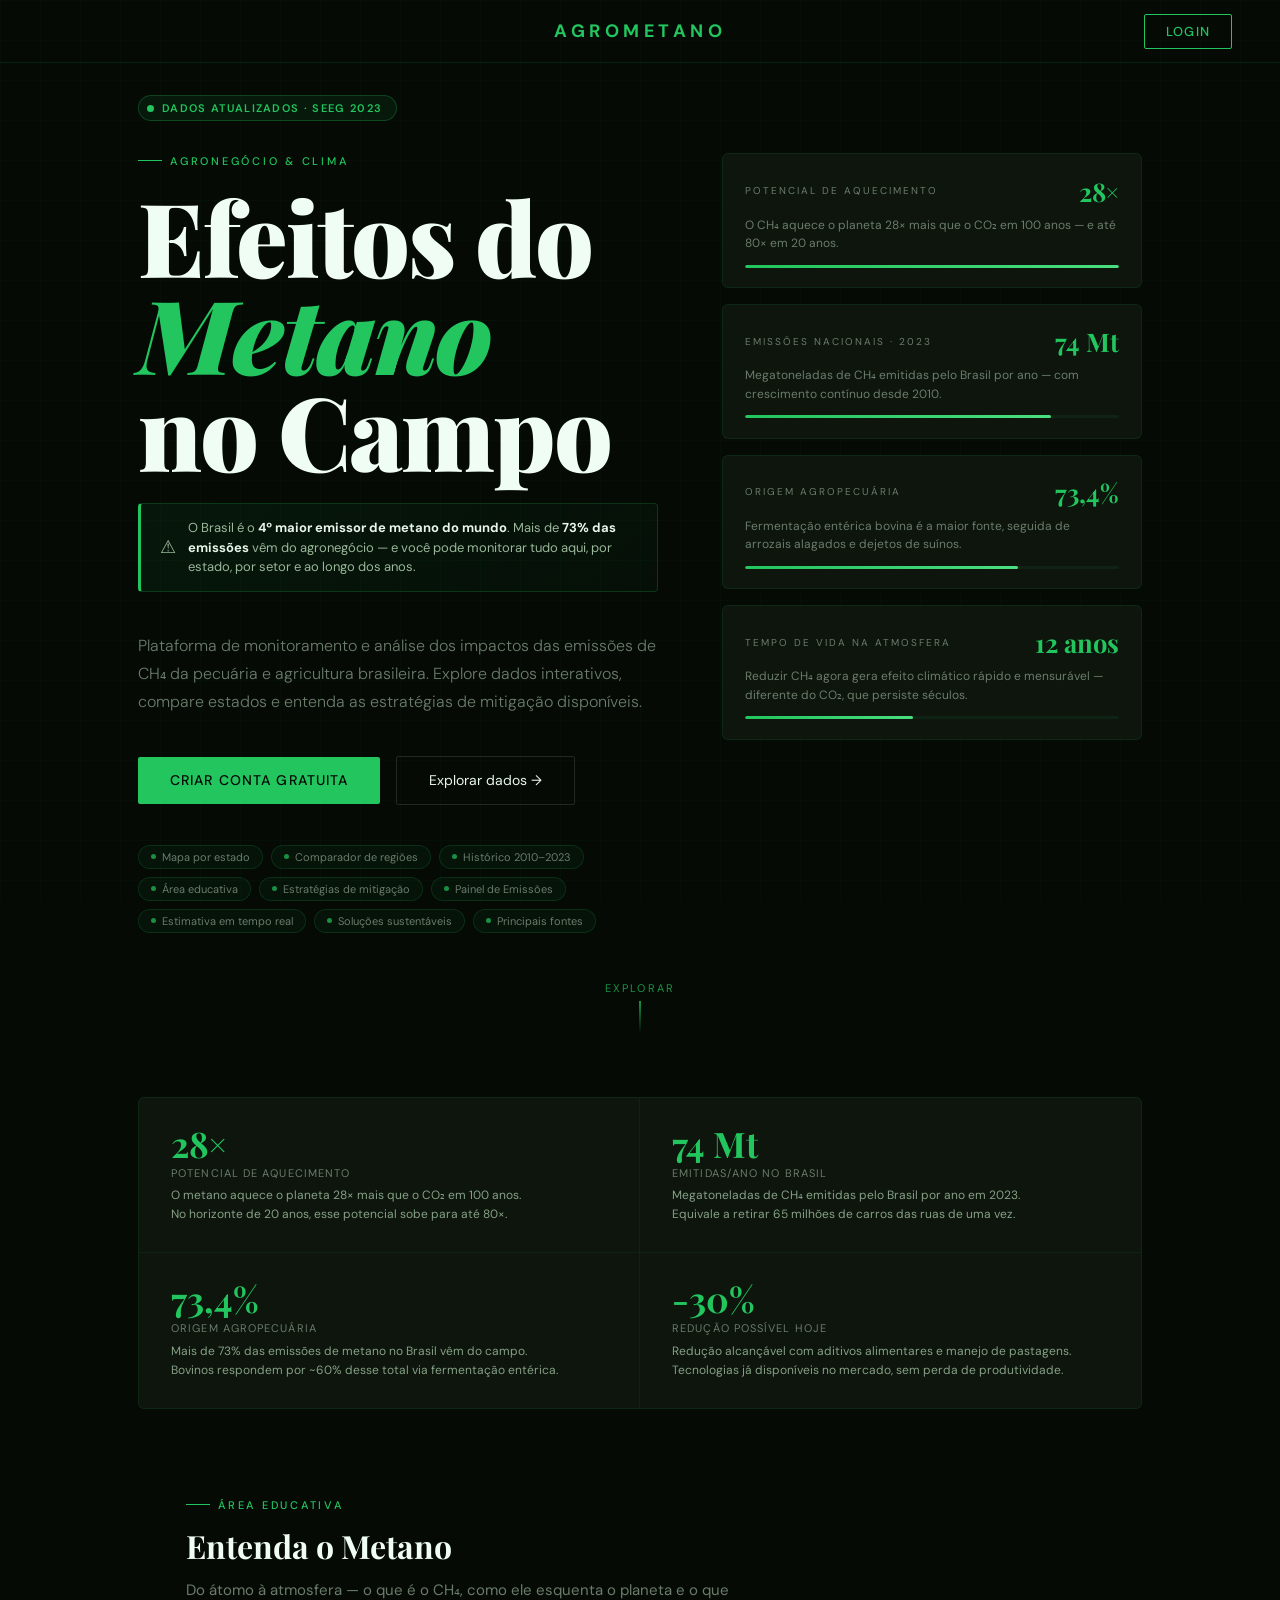
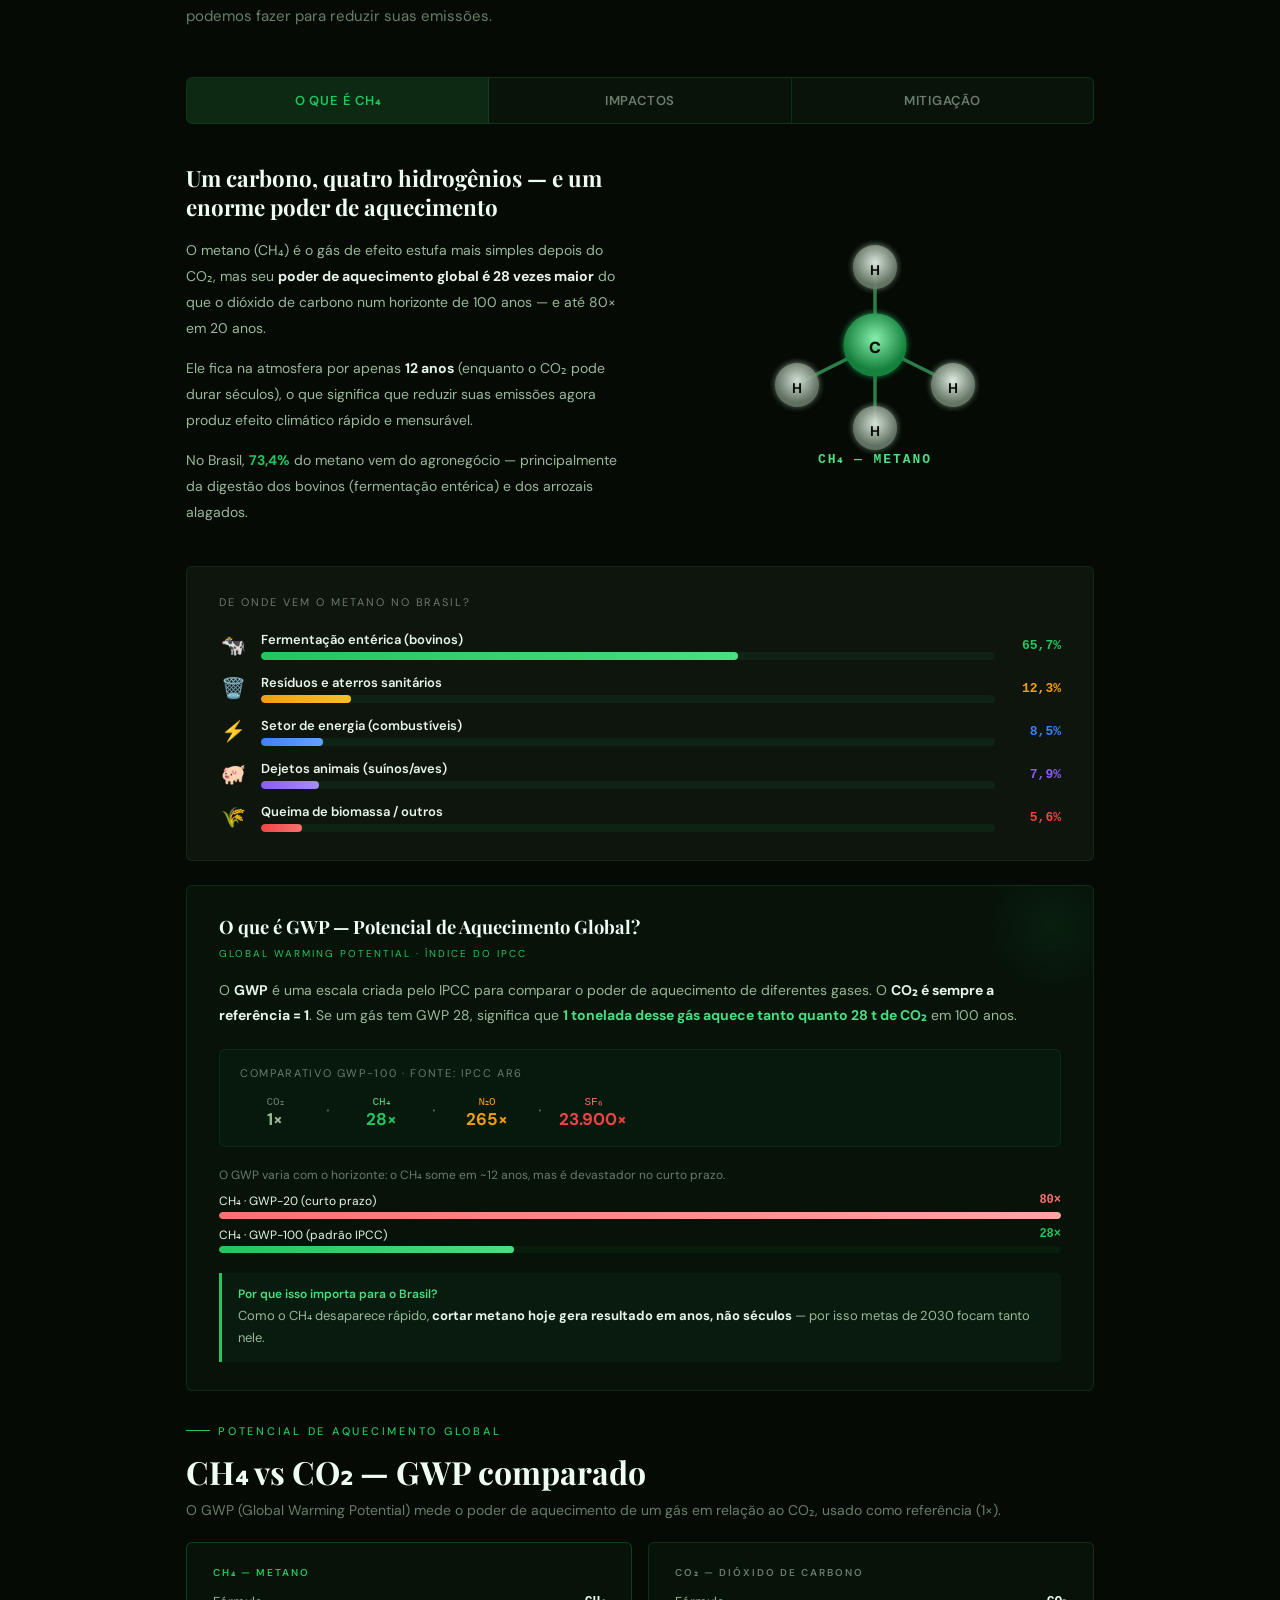
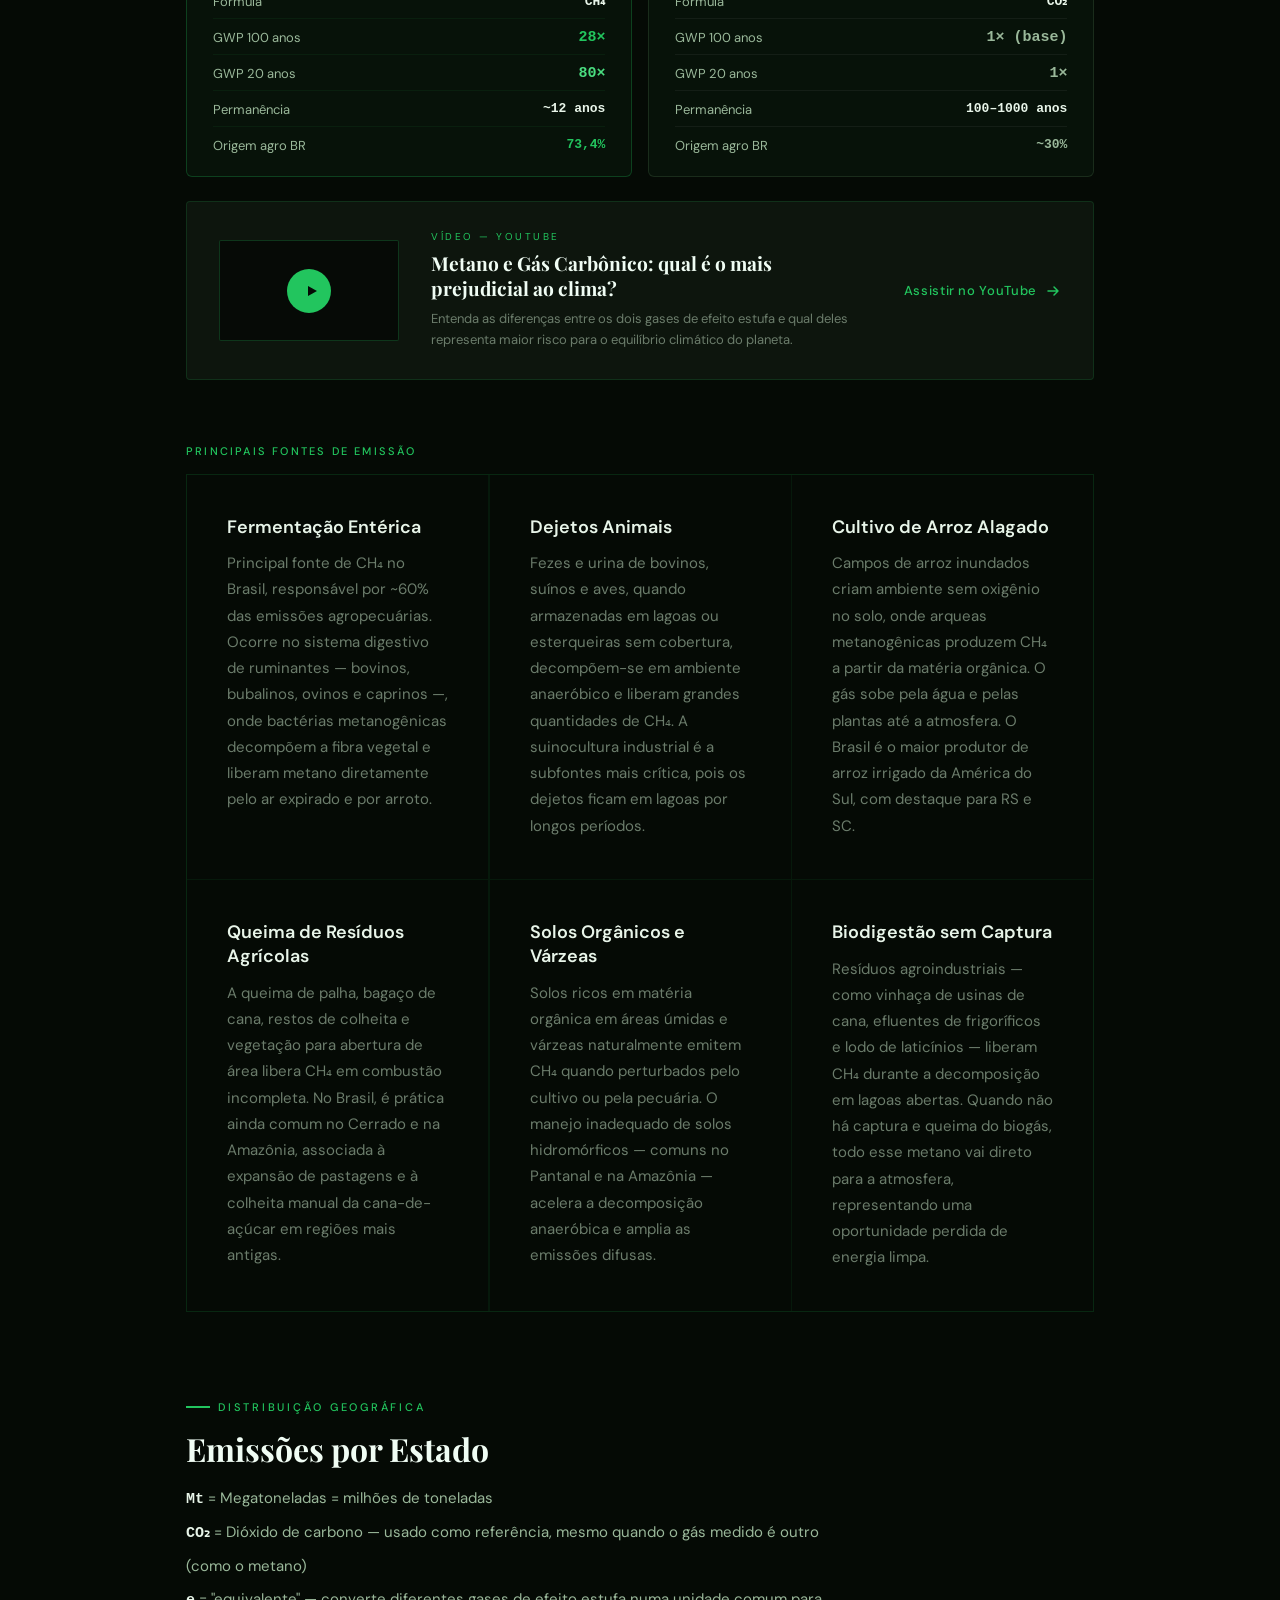
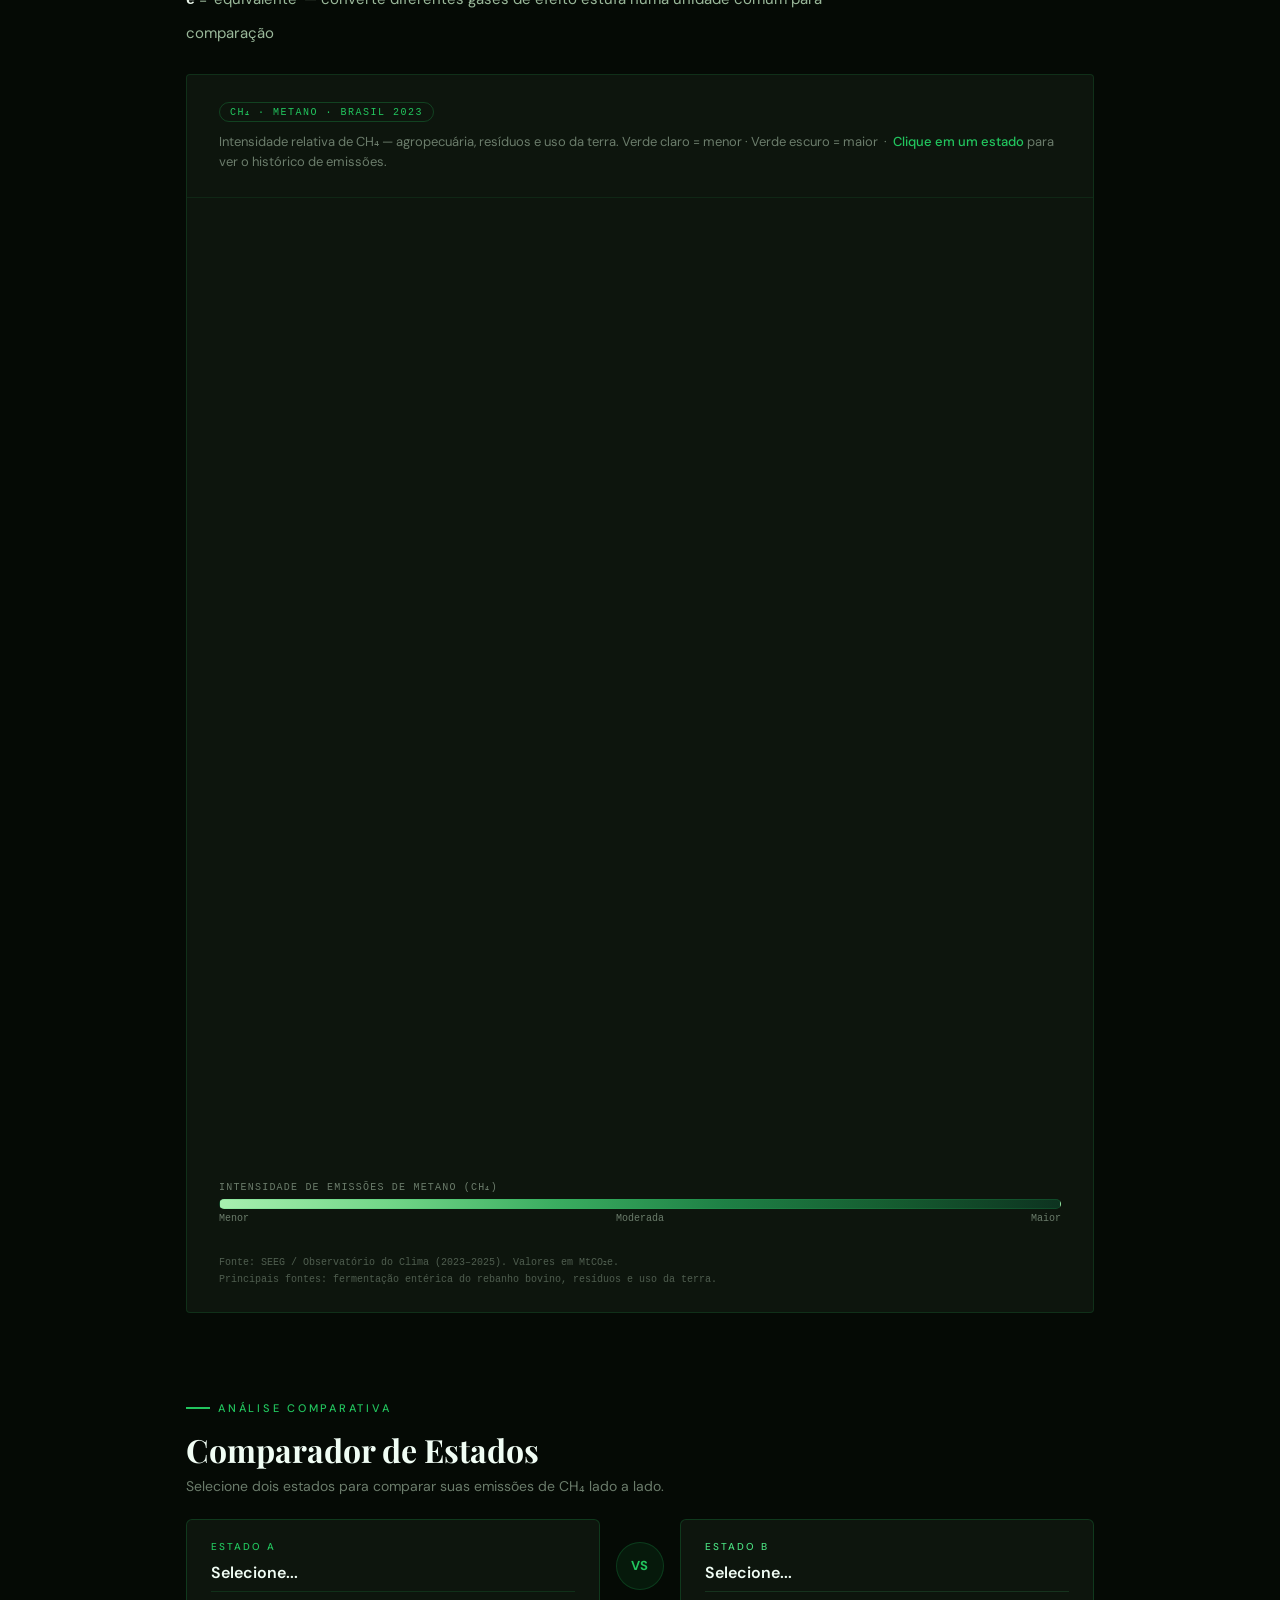
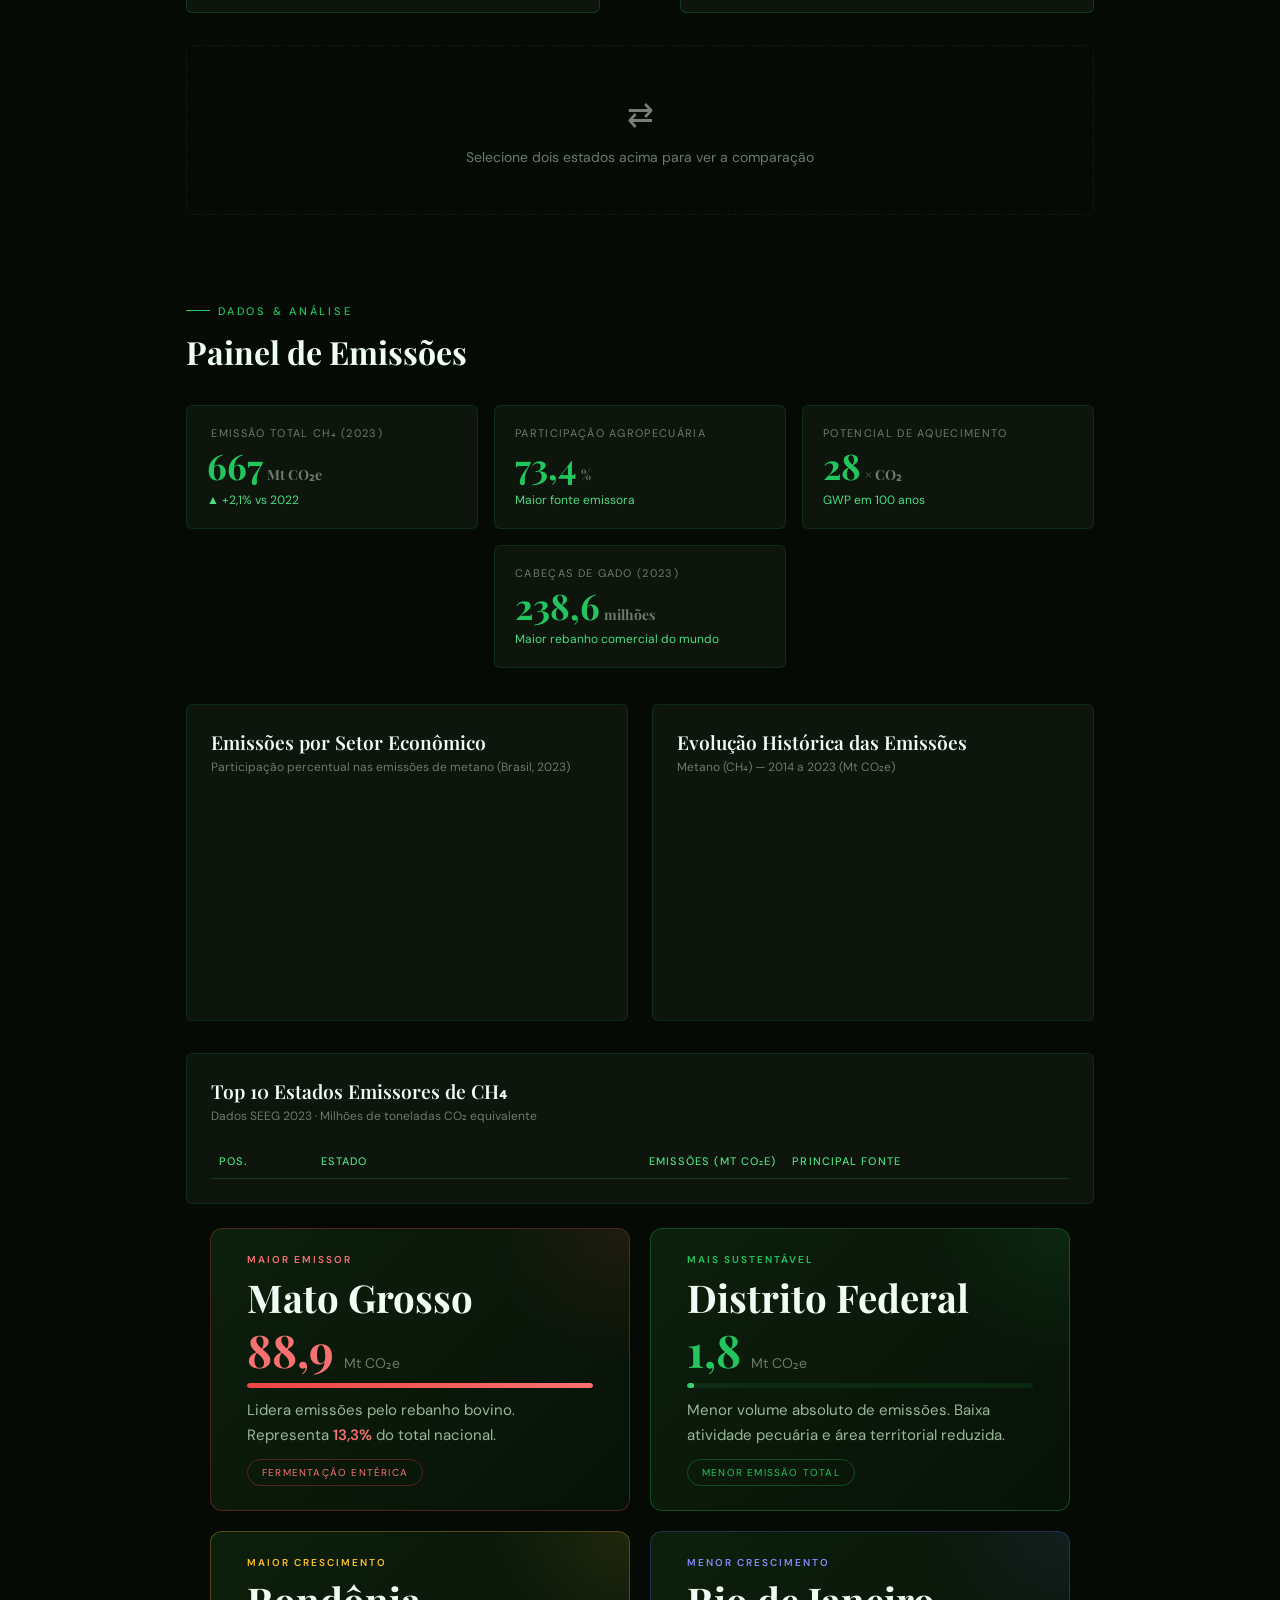
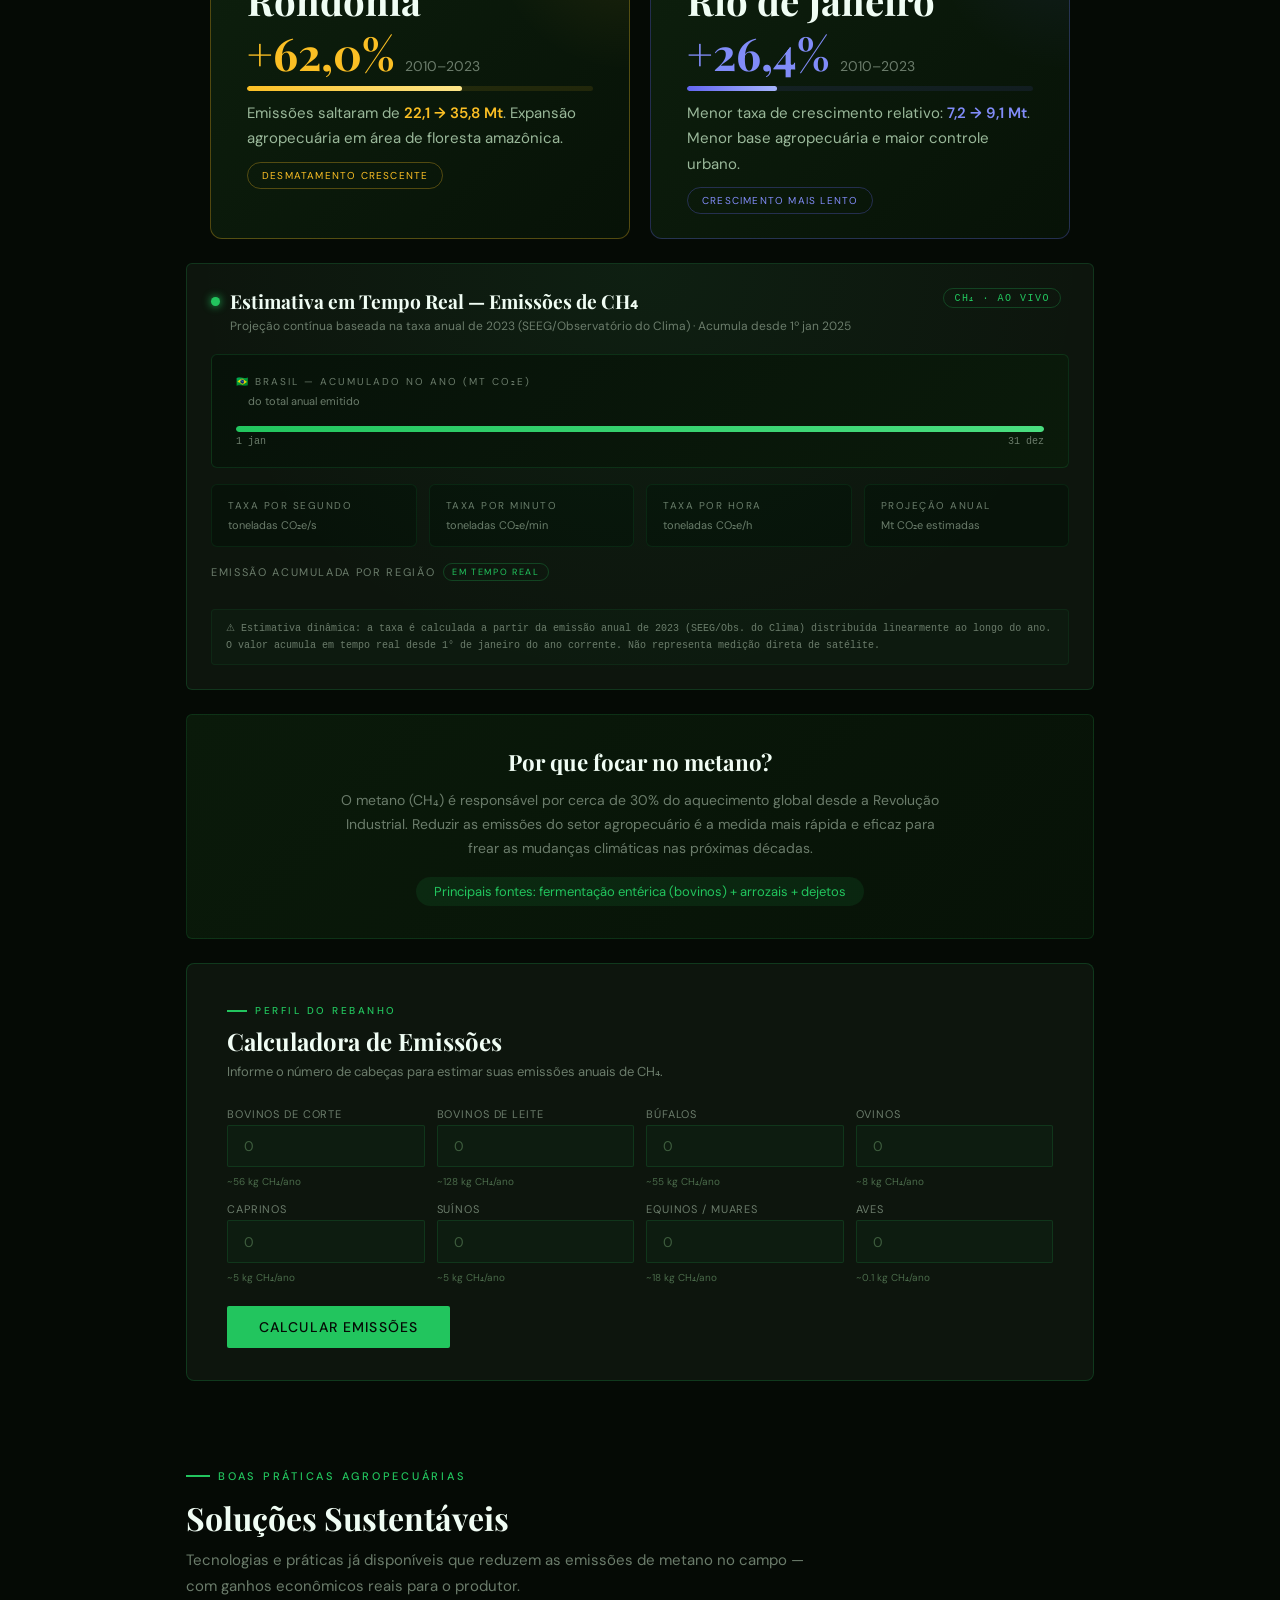
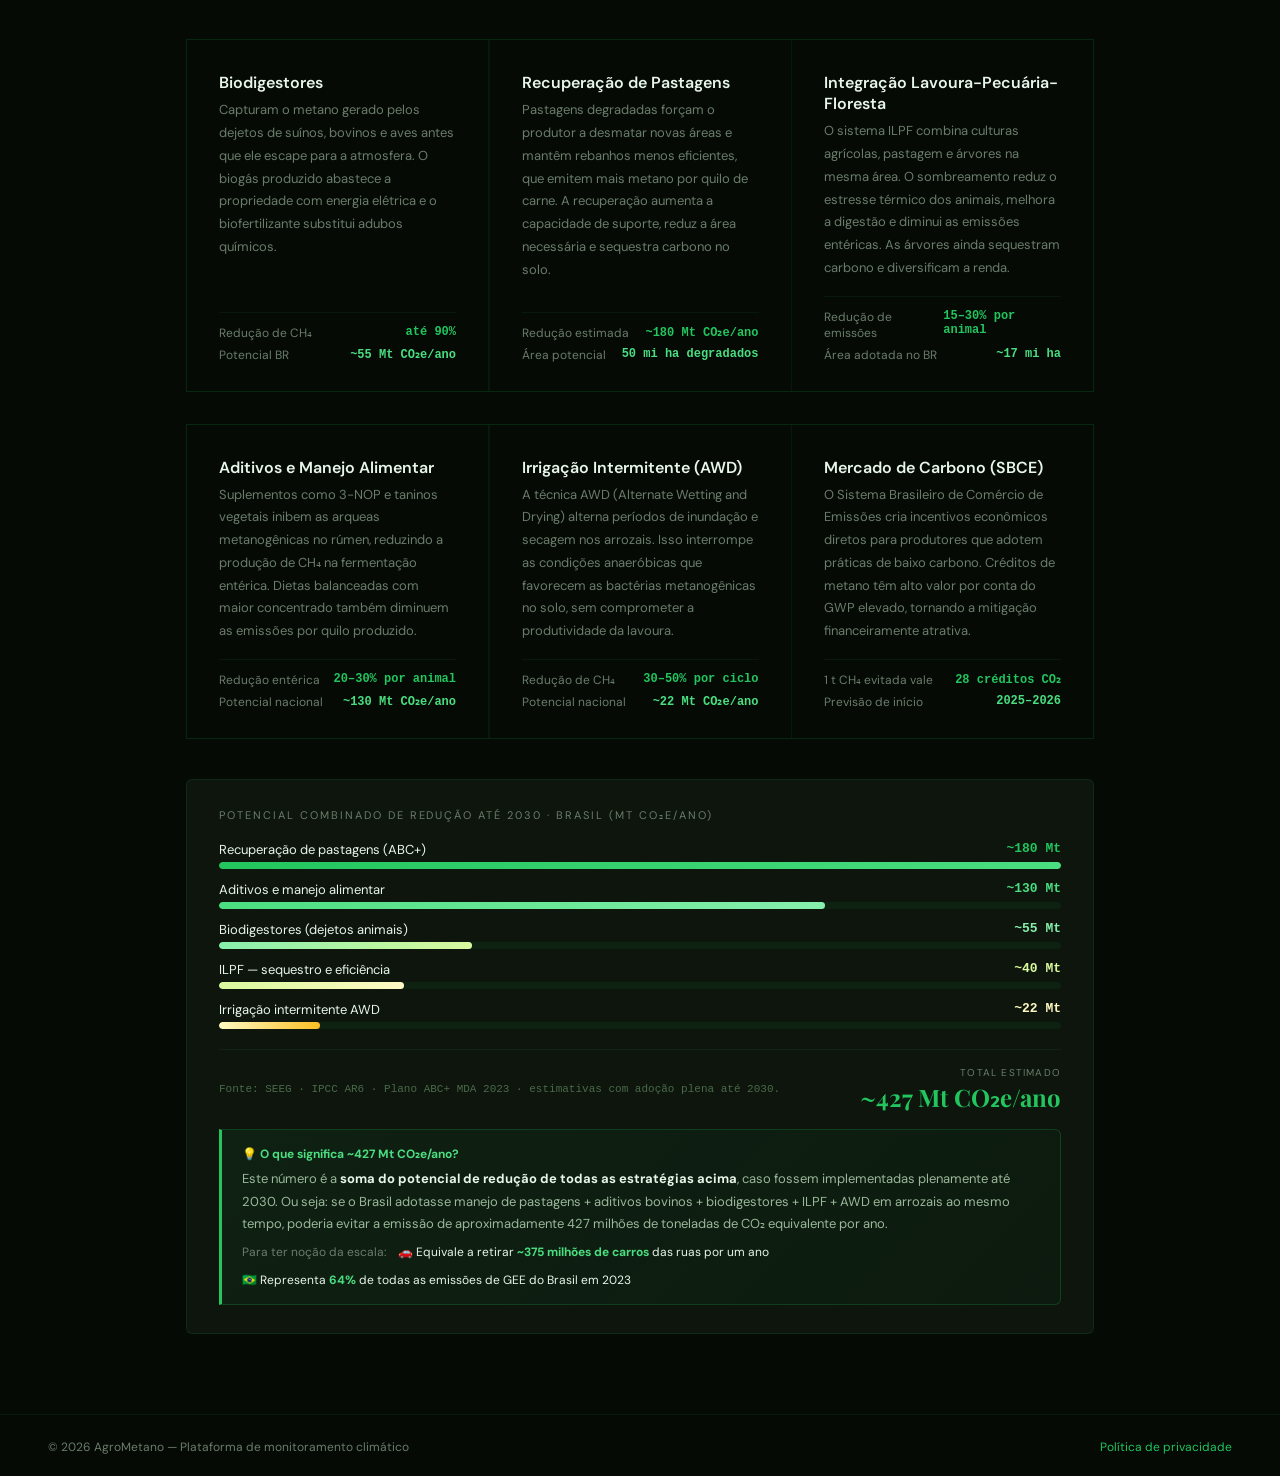
==== Código Fonte/index.html @ 17f7663e "Add files via upload" ====
<!DOCTYPE html>
<html lang="pt-BR">
<head>
<meta charset="UTF-8">
<meta name="viewport" content="width=device-width, initial-scale=1.0">
<title>Efeitos do Metano</title>
<link href="https://fonts.googleapis.com/css2?family=Playfair+Display:wght@400;700;900&family=DM+Sans:wght@300;400;500&display=swap" rel="stylesheet">
<script src="https://accounts.google.com/gsi/client" async defer></script>
  <link rel="stylesheet" href="style.css">
</head>
<body>
<nav>
  <div class="logo">AgroMetano</div>
  <button class="btn-cadastrar" onclick="openModal()">Login</button>
</nav>
<!-- ═══════════════════════════════════════
      HERO 
════════════════════════════════════════ -->
<section class="hero">
  <!-- Badge de status ao vivo -->
  <div class="hero-badge">
    <span class="hero-badge-dot"></span>
    Dados atualizados · SEEG 2023
  </div>
  <div class="hero-split">
    <!-- Coluna esquerda: título + desc + CTAs -->
    <div>
      <div class="tag">Agronegócio &amp; Clima</div>
      <h1>Efeitos do<br><em>Metano</em><br>no Campo</h1>
      <!-- Alerta contextual logo abaixo do título -->
      <div class="hero-alert">
        <span class="hero-alert-icon">⚠</span>
        <span>O Brasil é o <strong>4º maior emissor de metano do mundo</strong>. Mais de <strong>73% das emissões</strong> vêm do agronegócio — e você pode monitorar tudo aqui, por estado, por setor e ao longo dos anos.</span>
      </div>
      <p class="hero-desc">Plataforma de monitoramento e análise dos impactos das emissões de CH₄ da pecuária e agricultura brasileira. Explore dados interativos, compare estados e entenda as estratégias de mitigação disponíveis.</p>
      <div class="hero-actions">
        <button class="btn-primary" onclick="openSignupModal()">Criar conta gratuita</button>
        <button class="btn-outline" onclick="const el=document.getElementById('scroll-cue');const y=el.getBoundingClientRect().top+window.scrollY-80;window.scrollTo({top:y,behavior:'smooth'})">Explorar dados →</button>
      </div>
      <!-- Pílulas de funcionalidades -->
      <div class="feature-trail">
        <span class="feature-pill"><span class="feature-pill-dot"></span>Mapa por estado</span>
        <span class="feature-pill"><span class="feature-pill-dot"></span>Comparador de regiões</span>
        <span class="feature-pill"><span class="feature-pill-dot"></span>Histórico 2010–2023</span>
        <span class="feature-pill"><span class="feature-pill-dot"></span>Área educativa</span>
        <span class="feature-pill"><span class="feature-pill-dot"></span>Estratégias de mitigação</span>
        <span class="feature-pill"><span class="feature-pill-dot"></span>Painel de Emissões</span>
        <span class="feature-pill"><span class="feature-pill-dot"></span>Estimativa em tempo real</span>
        <span class="feature-pill"><span class="feature-pill-dot"></span>Soluções sustentáveis</span>
        <span class="feature-pill"><span class="feature-pill-dot"></span>Principais fontes</span>
      </div>
    </div>
    <!-- Coluna direita: mini dashboard de destaque -->
    <div class="hero-right">
      <div class="hero-card">
        <div class="hero-card-top">
          <span class="hero-card-label">Potencial de aquecimento</span>
          <span class="hero-card-val">28×</span>
        </div>
        <div class="hero-card-desc">O CH₄ aquece o planeta 28× mais que o CO₂ em 100 anos — e até 80× em 20 anos.</div>
        <div class="hero-card-bar"><div class="hero-card-bar-fill" style="width:100%"></div></div>
      </div>
      <div class="hero-card">
        <div class="hero-card-top">
          <span class="hero-card-label">Emissões nacionais · 2023</span>
          <span class="hero-card-val">74 Mt</span>
        </div>
        <div class="hero-card-desc">Megatoneladas de CH₄ emitidas pelo Brasil por ano — com crescimento contínuo desde 2010.</div>
        <div class="hero-card-bar"><div class="hero-card-bar-fill" style="width:82%"></div></div>
      </div>
      <div class="hero-card">
        <div class="hero-card-top">
          <span class="hero-card-label">Origem agropecuária</span>
          <span class="hero-card-val">73,4%</span>
        </div>
        <div class="hero-card-desc">Fermentação entérica bovina é a maior fonte, seguida de arrozais alagados e dejetos de suínos.</div>
        <div class="hero-card-bar"><div class="hero-card-bar-fill" style="width:73%"></div></div>
      </div>
      <div class="hero-card">
        <div class="hero-card-top">
          <span class="hero-card-label">Tempo de vida na atmosfera</span>
          <span class="hero-card-val">12 anos</span>
        </div>
        <div class="hero-card-desc">Reduzir CH₄ agora gera efeito climático rápido e mensurável — diferente do CO₂, que persiste séculos.</div>
        <div class="hero-card-bar"><div class="hero-card-bar-fill" style="width:45%"></div></div>
      </div>
    </div><!-- /hero-right -->
  </div><!-- /hero-split -->
  <div id="scroll-cue" class="scroll-cue">
    <span>Explorar</span>
    <div class="scroll-arrow"></div>
  </div>
</section>
<!-- ═══════════════════════════════════════
      STATS  (4 colunas)
════════════════════════════════════════ -->
<div id="stats-enhanced" class="stats-enhanced">
  <div class="stats-inner">
    <div class="stat-enh">
      <div class="stat-enh-num">28×</div>
      <div class="stat-enh-label">Potencial de aquecimento</div>
      <div class="stat-enh-sub">O metano aquece o planeta 28× mais que o CO₂ em 100 anos.<br>No horizonte de 20 anos, esse potencial sobe para até 80×.</div>
    </div>
    <div class="stat-enh">
      <div class="stat-enh-num">74 Mt</div>
      <div class="stat-enh-label">Emitidas/ano no Brasil</div>
      <div class="stat-enh-sub">Megatoneladas de CH₄ emitidas pelo Brasil por ano em 2023.<br>Equivale a retirar 65 milhões de carros das ruas de uma vez.</div>
    </div>
    <div class="stat-enh">
      <div class="stat-enh-num">73,4%</div>
      <div class="stat-enh-label">Origem agropecuária</div>
      <div class="stat-enh-sub">Mais de 73% das emissões de metano no Brasil vêm do campo.<br>Bovinos respondem por ~60% desse total via fermentação entérica.</div>
    </div>
    <div class="stat-enh">
      <div class="stat-enh-num">-30%</div>
      <div class="stat-enh-label">Redução possível hoje</div>
      <div class="stat-enh-sub">Redução alcançável com aditivos alimentares e manejo de pastagens.<br>Tecnologias já disponíveis no mercado, sem perda de produtividade.</div>
    </div>
  </div>
<!-- ══════════════════════════════════════════
      ÁREA EDUCATIVA
══════════════════════════════════════════ -->
<section id="educativa" style="position:relative;z-index:1;max-width:1100px;margin:0 auto;padding:0 3rem 5rem;">
  <!-- Header -->
  <div style="margin-bottom:3rem;">
    <div class="tag" style="margin-bottom:0.8rem;">Área Educativa</div>
    <h2 style="font-family:'Playfair Display',serif;font-size:2rem;font-weight:700;color:#f0fdf4;margin-bottom:0.6rem;">Entenda o Metano</h2>
    <p style="font-size:15px;color:#6b7c6b;max-width:580px;line-height:1.75;">Do átomo à atmosfera — o que é o CH₄, como ele esquenta o planeta e o que podemos fazer para reduzir suas emissões.</p>
  </div>
  <!-- ABAS de navegação -->
  <div style="display:flex;gap:0;border:1.5px solid rgba(34,197,94,0.18);border-radius:6px;overflow:hidden;margin-bottom:2.5rem;background:#0a130a;">
    <button class="edu-tab active" data-tab="oque" onclick="switchTab('oque',this)" style="flex:1;padding:0.85rem 1rem;background:rgba(34,197,94,0.12);border:none;border-right:1px solid rgba(34,197,94,0.15);color:#22c55e;font-family:'DM Sans',sans-serif;font-size:13px;font-weight:600;letter-spacing:0.06em;text-transform:uppercase;cursor:pointer;transition:all 0.2s;">O que é CH₄</button>
    <button class="edu-tab" data-tab="impactos" onclick="switchTab('impactos',this)" style="flex:1;padding:0.85rem 1rem;background:transparent;border:none;border-right:1px solid rgba(34,197,94,0.15);color:#6b7c6b;font-family:'DM Sans',sans-serif;font-size:13px;font-weight:600;letter-spacing:0.06em;text-transform:uppercase;cursor:pointer;transition:all 0.2s;">Impactos</button>
    <button class="edu-tab" data-tab="mitigacao" onclick="switchTab('mitigacao',this)" style="flex:1;padding:0.85rem 1rem;background:transparent;border:none;color:#6b7c6b;font-family:'DM Sans',sans-serif;font-size:13px;font-weight:600;letter-spacing:0.06em;text-transform:uppercase;cursor:pointer;transition:all 0.2s;">Mitigação</button>
  </div>
  <!-- ───────────── ABA 1: O que é CH₄ ───────────── -->
  <div id="edu-tab-oque" class="edu-panel" style="display:block;">
    <!-- Molécula SVG + intro -->
    <div style="display:grid;grid-template-columns:1fr 1fr;gap:2rem;align-items:center;margin-bottom:2.5rem;">
      <div>
        <div style="font-family:'Playfair Display',serif;font-size:1.4rem;font-weight:700;color:#f0fdf4;margin-bottom:1rem;line-height:1.3;">Um carbono, quatro hidrogênios — e um enorme poder de aquecimento</div>
        <p style="font-size:14px;color:#9ab89a;line-height:1.85;margin-bottom:0.9rem;">O metano (CH₄) é o gás de efeito estufa mais simples depois do CO₂, mas seu <strong style="color:#e8f5e9;">poder de aquecimento global é 28 vezes maior</strong> do que o dióxido de carbono num horizonte de 100 anos — e até 80× em 20 anos.</p>
        <p style="font-size:14px;color:#9ab89a;line-height:1.85;margin-bottom:0.9rem;">Ele fica na atmosfera por apenas <strong style="color:#e8f5e9;">12 anos</strong> (enquanto o CO₂ pode durar séculos), o que significa que reduzir suas emissões agora produz efeito climático rápido e mensurável.</p>
        <p style="font-size:14px;color:#9ab89a;line-height:1.85;">No Brasil, <strong style="color:#22c55e;">73,4%</strong> do metano vem do agronegócio — principalmente da digestão dos bovinos (fermentação entérica) e dos arrozais alagados.</p>
      </div>
      <!-- Infográfico: molécula animada -->
      <div style="display:flex;justify-content:center;align-items:center;padding:1.5rem;">
        <svg viewBox="0 0 260 260" width="260" height="260" style="overflow:visible;">
          <defs>
            <radialGradient id="cGrad" cx="50%" cy="40%" r="50%">
              <stop offset="0%" stop-color="#86efac"/><stop offset="100%" stop-color="#15803d"/>
            </radialGradient>
            <radialGradient id="hGrad" cx="50%" cy="40%" r="50%">
              <stop offset="0%" stop-color="#e8f5e9"/><stop offset="100%" stop-color="#6b7c6b"/>
            </radialGradient>
            <filter id="glow"><feGaussianBlur stdDeviation="3" result="blur"/><feMerge><feMergeNode in="blur"/><feMergeNode in="SourceGraphic"/></feMerge></filter>
          </defs>
          <!-- Bonds -->
          <g stroke="rgba(74,222,128,0.55)" stroke-width="3.5" stroke-linecap="round">
            <line x1="130" y1="130" x2="130" y2="60"/>
            <line x1="130" y1="130" x2="60"  y2="165"/>
            <line x1="130" y1="130" x2="200" y2="165"/>
            <line x1="130" y1="130" x2="130" y2="205"/>
          </g>
          <!-- H atoms -->
          <circle cx="130" cy="52"  r="22" fill="url(#hGrad)" filter="url(#glow)" opacity="0.9"><animate attributeName="opacity" values="0.9;1;0.9" dur="3s" repeatCount="indefinite"/></circle>
          <circle cx="52"  cy="170" r="22" fill="url(#hGrad)" filter="url(#glow)" opacity="0.9"><animate attributeName="opacity" values="0.9;1;0.9" dur="3.4s" repeatCount="indefinite"/></circle>
          <circle cx="208" cy="170" r="22" fill="url(#hGrad)" filter="url(#glow)" opacity="0.9"><animate attributeName="opacity" values="0.9;1;0.9" dur="2.7s" repeatCount="indefinite"/></circle>
          <circle cx="130" cy="213" r="22" fill="url(#hGrad)" filter="url(#glow)" opacity="0.9"><animate attributeName="opacity" values="0.9;1;0.9" dur="3.8s" repeatCount="indefinite"/></circle>
          <!-- H labels -->
          <text x="130" y="56"  text-anchor="middle" dominant-baseline="middle" font-size="14" font-weight="700" font-family="DM Sans,sans-serif" fill="#050a05">H</text>
          <text x="52"  y="174" text-anchor="middle" dominant-baseline="middle" font-size="14" font-weight="700" font-family="DM Sans,sans-serif" fill="#050a05">H</text>
          <text x="208" y="174" text-anchor="middle" dominant-baseline="middle" font-size="14" font-weight="700" font-family="DM Sans,sans-serif" fill="#050a05">H</text>
          <text x="130" y="217" text-anchor="middle" dominant-baseline="middle" font-size="14" font-weight="700" font-family="DM Sans,sans-serif" fill="#050a05">H</text>
          <!-- C atom central -->
          <circle cx="130" cy="130" r="30" fill="url(#cGrad)" filter="url(#glow)"><animate attributeName="r" values="30;32;30" dur="2.5s" repeatCount="indefinite"/></circle>
          <text x="130" y="134" text-anchor="middle" dominant-baseline="middle" font-size="16" font-weight="900" font-family="DM Sans,sans-serif" fill="#050a05">C</text>
          <!-- Label -->
          <text x="130" y="248" text-anchor="middle" font-size="13" font-weight="700" font-family="DM Mono,monospace" fill="#4ade80" letter-spacing="0.15em">CH₄ — METANO</text>
        </svg>
      </div>
    </div>
    <!-- Infográfico: de onde vem o metano -->
    <div style="background:#0d150d;border:1.5px solid rgba(34,197,94,0.12);border-radius:6px;padding:1.75rem 2rem;margin-bottom:1.5rem;">
      <div style="font-size:11px;text-transform:uppercase;letter-spacing:0.18em;color:#6b7c6b;margin-bottom:1.4rem;">De onde vem o metano no Brasil?</div>
      <div style="display:flex;flex-direction:column;gap:14px;">
        <!-- Fonte 1 -->
        <div style="display:grid;grid-template-columns:28px 1fr 52px;align-items:center;gap:14px;">
          <div style="font-size:20px;text-align:center;">🐄</div>
          <div>
            <div style="font-size:13px;color:#e8f5e9;font-weight:600;margin-bottom:4px;">Fermentação entérica (bovinos)</div>
            <div style="height:8px;background:rgba(34,197,94,0.08);border-radius:999px;overflow:hidden;"><div style="width:65%;height:100%;background:linear-gradient(90deg,#22c55e,#4ade80);border-radius:999px;"></div></div>
          </div>
          <div style="font-family:'DM Mono',monospace;font-size:13px;color:#22c55e;font-weight:700;text-align:right;">65,7%</div>
        </div>
        <!-- Fonte 2 -->
        <div style="display:grid;grid-template-columns:28px 1fr 52px;align-items:center;gap:14px;">
          <div style="font-size:20px;text-align:center;">🗑️</div>
          <div>
            <div style="font-size:13px;color:#e8f5e9;font-weight:600;margin-bottom:4px;">Resíduos e aterros sanitários</div>
            <div style="height:8px;background:rgba(34,197,94,0.08);border-radius:999px;overflow:hidden;"><div style="width:12.3%;height:100%;background:linear-gradient(90deg,#f59e0b,#fbbf24);border-radius:999px;"></div></div>
          </div>
          <div style="font-family:'DM Mono',monospace;font-size:13px;color:#f59e0b;font-weight:700;text-align:right;">12,3%</div>
        </div>
        <!-- Fonte 3 -->
        <div style="display:grid;grid-template-columns:28px 1fr 52px;align-items:center;gap:14px;">
          <div style="font-size:20px;text-align:center;">⚡</div>
          <div>
            <div style="font-size:13px;color:#e8f5e9;font-weight:600;margin-bottom:4px;">Setor de energia (combustíveis)</div>
            <div style="height:8px;background:rgba(34,197,94,0.08);border-radius:999px;overflow:hidden;"><div style="width:8.5%;height:100%;background:linear-gradient(90deg,#3b82f6,#60a5fa);border-radius:999px;"></div></div>
          </div>
          <div style="font-family:'DM Mono',monospace;font-size:13px;color:#3b82f6;font-weight:700;text-align:right;">8,5%</div>
        </div>
        <!-- Fonte 4 -->
        <div style="display:grid;grid-template-columns:28px 1fr 52px;align-items:center;gap:14px;">
          <div style="font-size:20px;text-align:center;">🐖</div>
          <div>
            <div style="font-size:13px;color:#e8f5e9;font-weight:600;margin-bottom:4px;">Dejetos animais (suínos/aves)</div>
            <div style="height:8px;background:rgba(34,197,94,0.08);border-radius:999px;overflow:hidden;"><div style="width:7.9%;height:100%;background:linear-gradient(90deg,#8b5cf6,#a78bfa);border-radius:999px;"></div></div>
          </div>
          <div style="font-family:'DM Mono',monospace;font-size:13px;color:#8b5cf6;font-weight:700;text-align:right;">7,9%</div>
        </div>
        <!-- Fonte 5 -->
        <div style="display:grid;grid-template-columns:28px 1fr 52px;align-items:center;gap:14px;">
          <div style="font-size:20px;text-align:center;">🌾</div>
          <div>
            <div style="font-size:13px;color:#e8f5e9;font-weight:600;margin-bottom:4px;">Queima de biomassa / outros</div>
            <div style="height:8px;background:rgba(34,197,94,0.08);border-radius:999px;overflow:hidden;"><div style="width:5.6%;height:100%;background:linear-gradient(90deg,#ef4444,#f87171);border-radius:999px;"></div></div>
          </div>
          <div style="font-family:'DM Mono',monospace;font-size:13px;color:#ef4444;font-weight:700;text-align:right;">5,6%</div>
        </div>
      </div>
    </div>
    <!-- ── EXPLICAÇÃO GWP ── -->
    <div style="background:#071209;border:1.5px solid rgba(34,197,94,0.15);border-radius:6px;padding:1.75rem 2rem;position:relative;overflow:hidden;margin-bottom:1.5rem;">
      <div style="position:absolute;top:-30px;right:-30px;width:140px;height:140px;border-radius:50%;background:radial-gradient(circle,rgba(34,197,94,0.07) 0%,transparent 70%);pointer-events:none;"></div>
      <div style="display:flex;align-items:center;gap:10px;margin-bottom:0.5rem;">
        <div style="font-family:'Playfair Display',serif;font-size:1.15rem;font-weight:700;color:#f0fdf4;">O que é GWP — Potencial de Aquecimento Global?</div>
      </div>
      <div style="font-size:10px;letter-spacing:0.2em;text-transform:uppercase;color:#22c55e;margin-bottom:1.1rem;">Global Warming Potential · índice do IPCC</div>
      <p style="font-size:14px;color:#9ab89a;line-height:1.85;margin-bottom:1.25rem;">O <strong style="color:#e8f5e9;">GWP</strong> é uma escala criada pelo IPCC para comparar o poder de aquecimento de diferentes gases. O <strong style="color:#e8f5e9;">CO₂ é sempre a referência = 1</strong>. Se um gás tem GWP 28, significa que <strong style="color:#4ade80;">1 tonelada desse gás aquece tanto quanto 28 t de CO₂</strong> em 100 anos.</p>
      <!-- Analogia visual -->
      <div style="background:rgba(34,197,94,0.04);border:1px solid rgba(34,197,94,0.1);border-radius:6px;padding:1rem 1.25rem;margin-bottom:1.25rem;">
        <div style="font-size:11px;text-transform:uppercase;letter-spacing:0.15em;color:#6b7c6b;margin-bottom:0.7rem;">Comparativo GWP-100 · fonte: IPCC AR6</div>
        <div style="display:flex;align-items:center;gap:1rem;flex-wrap:wrap;">
          <div style="text-align:center;min-width:70px;"><div style="font-family:'DM Mono',monospace;font-size:11px;color:#6b7c6b;margin-top:4px;">CO₂</div><div style="font-size:17px;font-weight:700;color:#9ab89a;">1×</div></div>
          <div style="color:#4a6a4a;font-size:1.2rem;">·</div>
          <div style="text-align:center;min-width:70px;"><div style="font-family:'DM Mono',monospace;font-size:11px;color:#4ade80;margin-top:4px;">CH₄</div><div style="font-size:17px;font-weight:700;color:#22c55e;">28×</div></div>
          <div style="color:#4a6a4a;font-size:1.2rem;">·</div>
          <div style="text-align:center;min-width:70px;"><div style="font-family:'DM Mono',monospace;font-size:11px;color:#f59e0b;margin-top:4px;">N₂O</div><div style="font-size:17px;font-weight:700;color:#f59e0b;">265×</div></div>
          <div style="color:#4a6a4a;font-size:1.2rem;">·</div>
          <div style="text-align:center;min-width:70px;"><div style="font-family:'DM Mono',monospace;font-size:11px;color:#f87171;margin-top:4px;">SF₆</div><div style="font-size:17px;font-weight:700;color:#ef4444;">23.900×</div></div>
        </div>
      </div>
      <!-- Horizonte temporal -->
      <div style="display:flex;flex-direction:column;gap:8px;margin-bottom:1.25rem;">
        <div style="font-size:12px;color:#6b7c6b;margin-bottom:2px;">O GWP varia com o horizonte: o CH₄ some em ~12 anos, mas é devastador no curto prazo.</div>
        <div>
          <div style="display:flex;justify-content:space-between;margin-bottom:3px;"><span style="font-size:12px;color:#e8f5e9;">CH₄ · GWP-20 (curto prazo)</span><span style="font-family:'DM Mono',monospace;font-size:12px;color:#f87171;font-weight:700;">80×</span></div>
          <div style="height:7px;background:rgba(34,197,94,0.06);border-radius:999px;overflow:hidden;"><div style="width:100%;height:100%;background:linear-gradient(90deg,#f87171,#fca5a5);border-radius:999px;animation:gwpGrow 1.2s ease both;"></div></div>
        </div>
        <div>
          <div style="display:flex;justify-content:space-between;margin-bottom:3px;"><span style="font-size:12px;color:#e8f5e9;">CH₄ · GWP-100 (padrão IPCC)</span><span style="font-family:'DM Mono',monospace;font-size:12px;color:#22c55e;font-weight:700;">28×</span></div>
          <div style="height:7px;background:rgba(34,197,94,0.06);border-radius:999px;overflow:hidden;"><div style="width:35%;height:100%;background:linear-gradient(90deg,#22c55e,#4ade80);border-radius:999px;animation:gwpGrow 1.4s ease both;"></div></div>
        </div>
      </div>
      <div style="background:rgba(34,197,94,0.05);border-left:3px solid #22c55e;padding:0.8rem 1rem;border-radius:0 4px 4px 0;">
        <div style="font-size:12px;font-weight:600;color:#4ade80;margin-bottom:3px;">Por que isso importa para o Brasil?</div>
        <p style="font-size:13px;color:#9ab89a;line-height:1.7;margin:0;">Como o CH₄ desaparece rápido, <strong style="color:#e8f5e9;">cortar metano hoje gera resultado em anos, não séculos</strong> — por isso metas de 2030 focam tanto nele.</p>
      </div>
    </div>
    <!-- ── GWP: COMPARATIVO CH₄ vs CO₂ (inline) ── -->
    <div style="margin-bottom:1.5rem;">
      <div style="margin-bottom:1.2rem;">
        <div style="display:inline-flex;align-items:center;gap:8px;font-size:11px;letter-spacing:0.25em;text-transform:uppercase;color:#22c55e;font-weight:500;margin-bottom:0.8rem;">
          <span style="display:block;width:24px;height:1.5px;background:#22c55e;"></span>
          Potencial de Aquecimento Global
        </div>
        <h2 style="font-family:'Playfair Display',serif;font-size:2rem;font-weight:700;color:#f0fdf4;">CH₄ vs CO₂ — GWP comparado</h2>
        <p style="font-size:14px;color:#6b7c6b;margin-top:6px;line-height:1.7;">O GWP (Global Warming Potential) mede o poder de aquecimento de um gás em relação ao CO₂, usado como referência (1×).</p>
      </div>
      <div style="display:grid;grid-template-columns:1fr 1fr;gap:16px;">
        <div style="background:#071209;border:1.5px solid rgba(34,197,94,0.25);border-radius:6px;padding:1.4rem 1.6rem;">
          <div style="font-size:10px;text-transform:uppercase;letter-spacing:0.2em;color:#22c55e;margin-bottom:0.9rem;font-weight:600;">CH₄ — Metano</div>
          <div style="display:flex;flex-direction:column;gap:10px;">
            <div style="display:flex;justify-content:space-between;border-bottom:1px solid rgba(34,197,94,0.07);padding-bottom:8px;font-size:13px;"><span style="color:#9ab89a;">Fórmula</span><span style="color:#e8f5e9;font-family:'DM Mono',monospace;font-weight:600;">CH₄</span></div>
            <div style="display:flex;justify-content:space-between;border-bottom:1px solid rgba(34,197,94,0.07);padding-bottom:8px;font-size:13px;"><span style="color:#9ab89a;">GWP 100 anos</span><span style="color:#22c55e;font-weight:700;font-family:'DM Mono',monospace;font-size:15px;">28×</span></div>
            <div style="display:flex;justify-content:space-between;border-bottom:1px solid rgba(34,197,94,0.07);padding-bottom:8px;font-size:13px;"><span style="color:#9ab89a;">GWP 20 anos</span><span style="color:#4ade80;font-weight:700;font-family:'DM Mono',monospace;font-size:15px;">80×</span></div>
            <div style="display:flex;justify-content:space-between;border-bottom:1px solid rgba(34,197,94,0.07);padding-bottom:8px;font-size:13px;"><span style="color:#9ab89a;">Permanência</span><span style="color:#e8f5e9;font-family:'DM Mono',monospace;font-weight:600;">~12 anos</span></div>
            <div style="display:flex;justify-content:space-between;font-size:13px;"><span style="color:#9ab89a;">Origem agro BR</span><span style="color:#22c55e;font-weight:700;font-family:'DM Mono',monospace;">73,4%</span></div>
          </div>
        </div>
        <div style="background:#071209;border:1.5px solid rgba(100,150,100,0.2);border-radius:6px;padding:1.4rem 1.6rem;">
          <div style="font-size:10px;text-transform:uppercase;letter-spacing:0.2em;color:#6b7c6b;margin-bottom:0.9rem;font-weight:600;">CO₂ — Dióxido de Carbono</div>
          <div style="display:flex;flex-direction:column;gap:10px;">
            <div style="display:flex;justify-content:space-between;border-bottom:1px solid rgba(255,255,255,0.05);padding-bottom:8px;font-size:13px;"><span style="color:#9ab89a;">Fórmula</span><span style="color:#e8f5e9;font-family:'DM Mono',monospace;font-weight:600;">CO₂</span></div>
            <div style="display:flex;justify-content:space-between;border-bottom:1px solid rgba(255,255,255,0.05);padding-bottom:8px;font-size:13px;"><span style="color:#9ab89a;">GWP 100 anos</span><span style="color:#9ab89a;font-weight:700;font-family:'DM Mono',monospace;font-size:15px;">1× (base)</span></div>
            <div style="display:flex;justify-content:space-between;border-bottom:1px solid rgba(255,255,255,0.05);padding-bottom:8px;font-size:13px;"><span style="color:#9ab89a;">GWP 20 anos</span><span style="color:#9ab89a;font-weight:700;font-family:'DM Mono',monospace;font-size:15px;">1×</span></div>
            <div style="display:flex;justify-content:space-between;border-bottom:1px solid rgba(255,255,255,0.05);padding-bottom:8px;font-size:13px;"><span style="color:#9ab89a;">Permanência</span><span style="color:#e8f5e9;font-family:'DM Mono',monospace;font-weight:600;">100–1000 anos</span></div>
            <div style="display:flex;justify-content:space-between;font-size:13px;"><span style="color:#9ab89a;">Origem agro BR</span><span style="color:#9ab89a;font-family:'DM Mono',monospace;font-weight:600;">~30%</span></div>
          </div>
        </div>
      </div>
    </div>
    <div class="video-card" style="padding:0 0 2rem;"> <a class="video-link" href="https://youtu.be/LtOLXFwChlA" target="_blank"> <div class="video-thumb"> <img class="thumb-img" src="https://img.youtube.com/vi/LtOLXFwChlA/hqdefault.jpg" alt="Thumbnail do vídeo" onerror="this.style.display='none'" /> <div class="play-btn"> <div class="play-circle"> <svg width="16" height="16" viewBox="0 0 16 16" fill="none"> <path d="M5 3l9 5-9 5V3z" fill="#050a05"/> </svg> </div> </div> </div> <div class="video-info"> <div class="video-label">Vídeo — YouTube</div> <div class="video-title">Metano e Gás Carbônico: qual é o mais prejudicial ao clima?</div> <div class="video-desc">Entenda as diferenças entre os dois gases de efeito estufa e qual deles representa maior risco para o equilíbrio climático do planeta.</div> </div> <div class="video-cta"> Assistir no YouTube <svg width="16" height="16" viewBox="0 0 16 16" fill="none"> <path d="M3 8h10M9 4l4 4-4 4" stroke="#22c55e" stroke-width="1.5" stroke-linecap="round" stroke-linejoin="round"/> </svg> </div> </a> </div>
    <!-- ── PRINCIPAIS FONTES ── -->
    <div style="margin-top:2rem;">
      <div style="font-size:11px;letter-spacing:0.2em;text-transform:uppercase;color:#22c55e;margin-bottom:1rem;font-weight:500;">Principais Fontes de Emissão</div>
      <div class="cards" style="grid-template-columns:repeat(3,1fr);">
        <div class="card">
          <div class="card-title">Fermentação Entérica</div>
          <div class="card-text">Principal fonte de CH₄ no Brasil, responsável por ~60% das emissões agropecuárias. Ocorre no sistema digestivo de ruminantes — bovinos, bubalinos, ovinos e caprinos —, onde bactérias metanogênicas decompõem a fibra vegetal e liberam metano diretamente pelo ar expirado e por arroto.</div>
        </div>
        <div class="card">
          <div class="card-title">Dejetos Animais</div>
          <div class="card-text">Fezes e urina de bovinos, suínos e aves, quando armazenadas em lagoas ou esterqueiras sem cobertura, decompõem-se em ambiente anaeróbico e liberam grandes quantidades de CH₄. A suinocultura industrial é a subfontes mais crítica, pois os dejetos ficam em lagoas por longos períodos.</div>
        </div>
        <div class="card">
          <div class="card-title">Cultivo de Arroz Alagado</div>
          <div class="card-text">Campos de arroz inundados criam ambiente sem oxigênio no solo, onde arqueas metanogênicas produzem CH₄ a partir da matéria orgânica. O gás sobe pela água e pelas plantas até a atmosfera. O Brasil é o maior produtor de arroz irrigado da América do Sul, com destaque para RS e SC.</div>
        </div>
        <div class="card">
          <div class="card-title">Queima de Resíduos Agrícolas</div>
          <div class="card-text">A queima de palha, bagaço de cana, restos de colheita e vegetação para abertura de área libera CH₄ em combustão incompleta. No Brasil, é prática ainda comum no Cerrado e na Amazônia, associada à expansão de pastagens e à colheita manual da cana-de-açúcar em regiões mais antigas.</div>
        </div>
        <div class="card">
          <div class="card-title">Solos Orgânicos e Várzeas</div>
          <div class="card-text">Solos ricos em matéria orgânica em áreas úmidas e várzeas naturalmente emitem CH₄ quando perturbados pelo cultivo ou pela pecuária. O manejo inadequado de solos hidromórficos — comuns no Pantanal e na Amazônia — acelera a decomposição anaeróbica e amplia as emissões difusas.</div>
        </div>
        <div class="card">
          <div class="card-title">Biodigestão sem Captura</div>
          <div class="card-text">Resíduos agroindustriais — como vinhaça de usinas de cana, efluentes de frigoríficos e lodo de laticínios — liberam CH₄ durante a decomposição em lagoas abertas. Quando não há captura e queima do biogás, todo esse metano vai direto para a atmosfera, representando uma oportunidade perdida de energia limpa.</div>
        </div>
      </div>
    </div>
  </div>
  <!-- ───────────── ABA 2: Impactos ───────────── -->
  <div id="edu-tab-impactos" class="edu-panel" style="display:none;">
    <!-- Linha do tempo / efeito cascata -->
    <div style="margin-bottom:2rem;">
      <div style="font-family:'Playfair Display',serif;font-size:1.3rem;font-weight:700;color:#f0fdf4;margin-bottom:0.5rem;">Como o metano afeta o planeta — efeito em cascata</div>
      <p style="font-size:14px;color:#6b7c6b;line-height:1.75;margin-bottom:1.5rem;">Cada molécula de CH₄ absorve calor infravermelho e desencadeia uma série de consequências interligadas.</p>
      <!-- Cards cascata -->
      <div style="position:relative;">
        <!-- Linha conectora -->
        <div style="position:absolute;left:28px;top:40px;bottom:40px;width:2px;background:linear-gradient(to bottom,#22c55e,#4ade80,#86efac,#d9f99d,#ef4444);opacity:0.4;"></div>
        <div style="display:flex;flex-direction:column;gap:1px;">
          <div class="cascade-card" style="display:flex;gap:1.2rem;align-items:flex-start;background:#0d150d;border:1px solid rgba(34,197,94,0.13);border-radius:6px;padding:1.2rem 1.4rem;transition:border-color 0.2s;" onmouseenter="this.style.borderColor='rgba(34,197,94,0.35)'" onmouseleave="this.style.borderColor='rgba(34,197,94,0.13)'">
            <div style="flex-shrink:0;width:36px;height:36px;border-radius:50%;background:rgba(34,197,94,0.12);border:1.5px solid rgba(34,197,94,0.35);display:flex;align-items:center;justify-content:center;font-size:16px;margin-top:2px;">☀️</div>
            <div>
              <div style="font-size:14px;font-weight:600;color:#e8f5e9;margin-bottom:4px;">Absorção de calor na atmosfera</div>
              <div style="font-size:13px;color:#6b7c6b;line-height:1.7;">O metano captura a radiação infravermelha emitida pela superfície terrestre, impedindo que ela escape para o espaço. Seu poder de absorção por molécula é <strong style="color:#4ade80;">28 vezes maior</strong> que o do CO₂ em 100 anos.</div>
            </div>
          </div>
          <div style="display:flex;align-items:center;gap:8px;padding:0 0 0 1.2rem;"><div style="width:36px;text-align:center;color:#4ade80;font-size:18px;">↓</div></div>
          <div class="cascade-card" style="display:flex;gap:1.2rem;align-items:flex-start;background:#0d150d;border:1px solid rgba(74,222,128,0.13);border-radius:6px;padding:1.2rem 1.4rem;transition:border-color 0.2s;" onmouseenter="this.style.borderColor='rgba(74,222,128,0.35)'" onmouseleave="this.style.borderColor='rgba(74,222,128,0.13)'">
            <div style="flex-shrink:0;width:36px;height:36px;border-radius:50%;background:rgba(74,222,128,0.1);border:1.5px solid rgba(74,222,128,0.3);display:flex;align-items:center;justify-content:center;font-size:16px;margin-top:2px;">🌡️</div>
            <div>
              <div style="font-size:14px;font-weight:600;color:#e8f5e9;margin-bottom:4px;">Aumento da temperatura global</div>
              <div style="font-size:13px;color:#6b7c6b;line-height:1.7;">O CH₄ responde por cerca de <strong style="color:#4ade80;">30% do aquecimento</strong> registrado desde a Revolução Industrial. A temperatura média global subiu 1,1°C — e o metano é um dos principais responsáveis pela aceleração recente.</div>
            </div>
          </div>
          <div style="display:flex;align-items:center;gap:8px;padding:0 0 0 1.2rem;"><div style="width:36px;text-align:center;color:#86efac;font-size:18px;">↓</div></div>
          <div class="cascade-card" style="display:flex;gap:1.2rem;align-items:flex-start;background:#0d150d;border:1px solid rgba(134,239,172,0.13);border-radius:6px;padding:1.2rem 1.4rem;transition:border-color 0.2s;" onmouseenter="this.style.borderColor='rgba(134,239,172,0.35)'" onmouseleave="this.style.borderColor='rgba(134,239,172,0.13)'">
            <div style="flex-shrink:0;width:36px;height:36px;border-radius:50%;background:rgba(134,239,172,0.08);border:1.5px solid rgba(134,239,172,0.25);display:flex;align-items:center;justify-content:center;font-size:16px;margin-top:2px;">💧</div>
            <div>
              <div style="font-size:14px;font-weight:600;color:#e8f5e9;margin-bottom:4px;">Alteração do ciclo hidrológico</div>
              <div style="font-size:13px;color:#6b7c6b;line-height:1.7;">Temperaturas mais altas alteram a evaporação e a precipitação. No Brasil, isso se traduz em <strong style="color:#86efac;">secas mais severas no Cerrado</strong> e chuvas mais intensas no Sul — comprometendo pastagens, safras e reservatórios.</div>
            </div>
          </div>
          <div style="display:flex;align-items:center;gap:8px;padding:0 0 0 1.2rem;"><div style="width:36px;text-align:center;color:#a3e635;font-size:18px;">↓</div></div>
          <div class="cascade-card" style="display:flex;gap:1.2rem;align-items:flex-start;background:#0d150d;border:1px solid rgba(163,230,53,0.13);border-radius:6px;padding:1.2rem 1.4rem;transition:border-color 0.2s;" onmouseenter="this.style.borderColor='rgba(163,230,53,0.35)'" onmouseleave="this.style.borderColor='rgba(163,230,53,0.13)'">
            <div style="flex-shrink:0;width:36px;height:36px;border-radius:50%;background:rgba(163,230,53,0.08);border:1.5px solid rgba(163,230,53,0.25);display:flex;align-items:center;justify-content:center;font-size:16px;margin-top:2px;">🌿</div>
            <div>
              <div style="font-size:14px;font-weight:600;color:#e8f5e9;margin-bottom:4px;">Impacto na produção agropecuária</div>
              <div style="font-size:13px;color:#6b7c6b;line-height:1.7;">A agropecuária emite, mas também sofre os efeitos: estresse hídrico reduz produtividade, pastagens degradam-se mais rápido e o custo de produção sobe. O setor fica preso num <strong style="color:#a3e635;">ciclo vicioso</strong> que só políticas de mitigação quebram.</div>
            </div>
          </div>
          <div style="display:flex;align-items:center;gap:8px;padding:0 0 0 1.2rem;"><div style="width:36px;text-align:center;color:#ef4444;font-size:18px;">↓</div></div>
          <div class="cascade-card" style="display:flex;gap:1.2rem;align-items:flex-start;background:#0d150d;border:1px solid rgba(239,68,68,0.13);border-radius:6px;padding:1.2rem 1.4rem;transition:border-color 0.2s;" onmouseenter="this.style.borderColor='rgba(239,68,68,0.35)'" onmouseleave="this.style.borderColor='rgba(239,68,68,0.13)'">
            <div style="flex-shrink:0;width:36px;height:36px;border-radius:50%;background:rgba(239,68,68,0.08);border:1.5px solid rgba(239,68,68,0.25);display:flex;align-items:center;justify-content:center;font-size:16px;margin-top:2px;">🌊</div>
            <div>
              <div style="font-size:14px;font-weight:600;color:#e8f5e9;margin-bottom:4px;">Riscos sistêmicos globais</div>
              <div style="font-size:13px;color:#6b7c6b;line-height:1.7;">Derretimento de permafrost libera mais metano (retroalimentação), eleva o nível do mar, intensifica furacões e aumenta a frequência de eventos extremos. Agir <strong style="color:#f87171;">antes de 2030</strong> é o caminho mais eficiente — cada ano de atraso multiplica o custo da adaptação.</div>
            </div>
          </div>
        </div>
      </div>
    </div>
    <!-- Dado de impacto no Brasil -->
    <div style="display:grid;grid-template-columns:repeat(auto-fit,minmax(200px,1fr));gap:12px;margin-top:1rem;">
      <div style="background:#071209;border:1px solid rgba(34,197,94,0.12);border-radius:6px;padding:1.2rem 1.4rem;text-align:center;">
        <div style="font-size:2rem;margin-bottom:6px;">🌡️</div>
        <div style="font-family:'Playfair Display',serif;font-size:1.6rem;font-weight:700;color:#22c55e;">+1,1°C</div>
        <div style="font-size:12px;color:#6b7c6b;margin-top:4px;">aquecimento global desde 1850</div>
      </div>
      <div style="background:#071209;border:1px solid rgba(34,197,94,0.12);border-radius:6px;padding:1.2rem 1.4rem;text-align:center;">
        <div style="font-size:2rem;margin-bottom:6px;">📉</div>
        <div style="font-family:'Playfair Display',serif;font-size:1.6rem;font-weight:700;color:#22c55e;">-20%</div>
        <div style="font-size:12px;color:#6b7c6b;margin-top:4px;">queda na produtividade do trigo por °C adicional</div>
      </div>
      <div style="background:#071209;border:1px solid rgba(34,197,94,0.12);border-radius:6px;padding:1.2rem 1.4rem;text-align:center;">
        <div style="font-size:2rem;margin-bottom:6px;">💸</div>
        <div style="font-family:'Playfair Display',serif;font-size:1.6rem;font-weight:700;color:#22c55e;">R$ 4T</div>
        <div style="font-size:12px;color:#6b7c6b;margin-top:4px;">perdas previstas na agro brasileira até 2050</div>
      </div>
      <div style="background:#071209;border:1px solid rgba(34,197,94,0.12);border-radius:6px;padding:1.2rem 1.4rem;text-align:center;">
        <div style="font-size:2rem;margin-bottom:6px;">⏱️</div>
        <div style="font-family:'Playfair Display',serif;font-size:1.6rem;font-weight:700;color:#22c55e;">12 anos</div>
        <div style="font-size:12px;color:#6b7c6b;margin-top:4px;">tempo de vida do CH₄ na atmosfera</div>
      </div>
    </div>
  </div>
  <!-- ───────────── ABA 3: Mitigação ───────────── -->
  <div id="edu-tab-mitigacao" class="edu-panel" style="display:none;">
    <div style="font-family:'Playfair Display',serif;font-size:1.3rem;font-weight:700;color:#f0fdf4;margin-bottom:0.5rem;">Como reduzir as emissões de metano no campo</div>
    <p style="font-size:14px;color:#6b7c6b;line-height:1.75;margin-bottom:2rem;">Tecnologias, práticas e políticas já existem — e muitas são economicamente viáveis. Abaixo, cada solução é explicada em detalhe: o que é, como funciona, qual o impacto real e o que o Brasil já está fazendo a respeito.</p>
    <!-- ── SOLUÇÃO 1: Aditivos e Vacinas ── -->
    <div style="border:1.5px solid rgba(34,197,94,0.15);border-radius:8px;overflow:hidden;margin-bottom:1rem;background:#070f07;">
      <div style="display:flex;align-items:center;gap:1rem;padding:1.25rem 1.5rem;background:#0a130a;border-bottom:1px solid rgba(34,197,94,0.1);">
        <div style="font-size:1.8rem;flex-shrink:0;display:none;">🧪</div>
        <div style="flex:1;">
          <div style="font-size:16px;font-weight:700;color:#e8f5e9;">Aditivos alimentares e vacinas anti-metanogênicas</div>
          <div style="font-size:11px;text-transform:uppercase;letter-spacing:0.15em;color:#22c55e;margin-top:2px;">Pecuária bovina · Fermentação entérica</div>
        </div>
        <div style="text-align:right;flex-shrink:0;">
          <div style="font-family:'Playfair Display',serif;font-size:1.4rem;font-weight:700;color:#22c55e;">~130 Mt</div>
          <div style="font-size:10px;color:#6b7c6b;text-transform:uppercase;letter-spacing:0.1em;">potencial/ano</div>
        </div>
      </div>
      <div style="padding:1.5rem;">
        <p style="font-size:13px;color:#9ab89a;line-height:1.85;margin-bottom:1rem;">A fermentação entérica — o processo digestivo dos ruminantes — é responsável por <strong style="color:#e8f5e9;">65,7% das emissões de metano</strong> no Brasil. Cada boi emite entre 70 e 120 kg de CH₄ por ano, simplesmente digerindo o capim. As soluções atuam diretamente nas bactérias do rúmen que produzem esse gás.</p>
        <div style="display:grid;grid-template-columns:1fr 1fr;gap:12px;margin-bottom:1rem;">
          <div style="background:rgba(34,197,94,0.05);border:1px solid rgba(34,197,94,0.12);border-radius:6px;padding:1rem;">
            <div style="font-size:12px;font-weight:700;color:#4ade80;margin-bottom:6px;">3-NOP (3-nitroxipropanol)</div>
            <p style="font-size:12px;color:#6b7c6b;line-height:1.7;margin:0;">Aditivo químico que bloqueia especificamente a enzima MCR das arqueias metanogênicas no rúmen, sem prejudicar a digestão. Reduz o metano entérico em <strong style="color:#e8f5e9;">até 30%</strong> e já é aprovado na União Europeia e EUA. No Brasil, está em fase de registro na MAPA.</p>
          </div>
          <div style="background:rgba(34,197,94,0.05);border:1px solid rgba(34,197,94,0.12);border-radius:6px;padding:1rem;">
            <div style="font-size:12px;font-weight:700;color:#4ade80;margin-bottom:6px;">Vacinas anti-metanogênicas</div>
            <p style="font-size:12px;color:#6b7c6b;line-height:1.7;margin:0;">Treinam o sistema imune do boi a produzir anticorpos que reduzem as populações de arqueias metanogênicas no rúmen. Austrália e Nova Zelândia lideram os testes — com <strong style="color:#e8f5e9;">previsão de lançamento comercial em 2026</strong>. Uma única dose poderia durar anos.</p>
          </div>
        </div>
        <div style="background:rgba(34,197,94,0.05);border:1px solid rgba(34,197,94,0.12);border-radius:6px;padding:1rem;margin-bottom:1rem;">
          <div style="font-size:12px;font-weight:700;color:#4ade80;margin-bottom:6px;">Algas marinhas (Asparagopsis)</div>
          <p style="font-size:12px;color:#6b7c6b;line-height:1.7;margin:0;">Pesquisas australianas mostraram que adicionar a alga <em>Asparagopsis taxiformis</em> à ração bovina reduz o metano entérico em <strong style="color:#e8f5e9;">até 80%</strong>. O composto ativo (bromofórmio) inibe diretamente as arqueias. Ainda em escala experimental, mas com grande potencial — especialmente para confinamentos.</p>
        </div>
        <div style="display:flex;gap:10px;flex-wrap:wrap;font-size:11px;">
          <span style="background:rgba(34,197,94,0.08);border:1px solid rgba(34,197,94,0.2);border-radius:999px;padding:3px 10px;color:#22c55e;">✓ Tecnologia disponível (3-NOP)</span>
          <span style="background:rgba(251,191,36,0.08);border:1px solid rgba(251,191,36,0.2);border-radius:999px;padding:3px 10px;color:#fbbf24;">⏳ Em testes (vacinas, algas)</span>
          <span style="background:rgba(34,197,94,0.08);border:1px solid rgba(34,197,94,0.2);border-radius:999px;padding:3px 10px;color:#22c55e;">✓ Sem queda de produtividade</span>
        </div>
      </div>
    </div>
    <!-- ── SOLUÇÃO 2: Manejo de Pastagens ── -->
    <div style="border:1.5px solid rgba(34,197,94,0.15);border-radius:8px;overflow:hidden;margin-bottom:1rem;background:#070f07;">
      <div style="display:flex;align-items:center;gap:1rem;padding:1.25rem 1.5rem;background:#0a130a;border-bottom:1px solid rgba(34,197,94,0.1);">
        <div style="font-size:1.8rem;flex-shrink:0;display:none;">🌿</div>
        <div style="flex:1;">
          <div style="font-size:16px;font-weight:700;color:#e8f5e9;">Recuperação de pastagens e ILPF (Plano ABC+)</div>
          <div style="font-size:11px;text-transform:uppercase;letter-spacing:0.15em;color:#22c55e;margin-top:2px;">Pecuária extensiva · Maior potencial de redução</div>
        </div>
        <div style="text-align:right;flex-shrink:0;">
          <div style="font-family:'Playfair Display',serif;font-size:1.4rem;font-weight:700;color:#22c55e;">~180 Mt</div>
          <div style="font-size:10px;color:#6b7c6b;text-transform:uppercase;letter-spacing:0.1em;">potencial/ano</div>
        </div>
      </div>
      <div style="padding:1.5rem;">
        <p style="font-size:13px;color:#9ab89a;line-height:1.85;margin-bottom:1rem;">O Brasil tem <strong style="color:#e8f5e9;">170 milhões de hectares de pastagens</strong>, dos quais estima-se que 60–70 milhões estão em algum grau de degradação. Pastagens degradadas sustentam menos animais por hectare, forçando o desmatamento de novas áreas e aumentando as emissões por quilo de carne produzido. A solução é uma combinação de três sistemas integrados:</p>
        <div style="display:flex;flex-direction:column;gap:8px;margin-bottom:1rem;">
          <div style="display:flex;gap:12px;align-items:flex-start;background:rgba(34,197,94,0.04);border:1px solid rgba(34,197,94,0.1);border-radius:6px;padding:0.85rem 1rem;">
            <div style="font-size:1.2rem;flex-shrink:0;margin-top:2px;display:none;">🌾</div>
            <div>
              <div style="font-size:13px;font-weight:600;color:#e8f5e9;margin-bottom:3px;">Lavoura — recuperação do solo</div>
              <p style="font-size:12px;color:#6b7c6b;line-height:1.65;margin:0;">Rotação de culturas e plantio de leguminosas repõem matéria orgânica e fixam nitrogênio, eliminando a necessidade de derrubar novas áreas. Pasto recuperado comporta <strong style="color:#e8f5e9;">2 a 3 vezes mais animais</strong> por hectare.</p>
            </div>
          </div>
          <div style="display:flex;gap:12px;align-items:flex-start;background:rgba(34,197,94,0.04);border:1px solid rgba(34,197,94,0.1);border-radius:6px;padding:0.85rem 1rem;">
            <div style="font-size:1.2rem;flex-shrink:0;margin-top:2px;display:none;">🐄</div>
            <div>
              <div style="font-size:13px;font-weight:600;color:#e8f5e9;margin-bottom:3px;">Pecuária — eficiência e bem-estar animal</div>
              <p style="font-size:12px;color:#6b7c6b;line-height:1.65;margin:0;">Animais em pastos de qualidade crescem mais rápido, são abatidos antes (menor tempo emitindo metano) e produzem mais carne por cabeça. A emissão de CH₄ por kg de carne produzida cai <strong style="color:#e8f5e9;">em até 40%</strong>.</p>
            </div>
          </div>
          <div style="display:flex;gap:12px;align-items:flex-start;background:rgba(34,197,94,0.04);border:1px solid rgba(34,197,94,0.1);border-radius:6px;padding:0.85rem 1rem;">
            <div style="font-size:1.2rem;flex-shrink:0;display:none;"></div>
            <div>
              <div style="font-size:13px;font-weight:600;color:#e8f5e9;margin-bottom:3px;">Floresta (ILPF) — sequestro de carbono no próprio pasto</div>
              <p style="font-size:12px;color:#6b7c6b;line-height:1.65;margin:0;">Árvores intercaladas no pasto sequestram carbono, fornecem sombra (reduzindo estresse do animal e aumentando produtividade), e ainda geram renda com madeira. O sistema ILPF pode tornar uma propriedade <strong style="color:#e8f5e9;">carbono-neutro ou até negativo</strong>.</p>
            </div>
          </div>
        </div>
        <div style="background:rgba(34,197,94,0.06);border-left:3px solid #22c55e;padding:0.8rem 1rem;border-radius:0 4px 4px 0;font-size:12px;color:#9ab89a;line-height:1.7;">
          <strong style="color:#4ade80;">Plano ABC+:</strong> O governo federal definiu como meta recuperar <strong style="color:#e8f5e9;">72 milhões de hectares</strong> de pastagens degradadas até 2030, com linhas de crédito rural subsidiadas para produtores que aderirem.
        </div>
      </div>
    </div>
    <!-- ── SOLUÇÃO 3: AWD Arrozais ── -->
    <div style="border:1.5px solid rgba(34,197,94,0.15);border-radius:8px;overflow:hidden;margin-bottom:1rem;background:#070f07;">
      <div style="display:flex;align-items:center;gap:1rem;padding:1.25rem 1.5rem;background:#0a130a;border-bottom:1px solid rgba(34,197,94,0.1);">
        <div style="font-size:1.8rem;flex-shrink:0;display:none;">🌾</div>
        <div style="flex:1;">
          <div style="font-size:16px;font-weight:700;color:#e8f5e9;">Irrigação intermitente em arrozais (AWD)</div>
          <div style="font-size:11px;text-transform:uppercase;letter-spacing:0.15em;color:#22c55e;margin-top:2px;">Orizicultura · Ambientes alagados</div>
        </div>
        <div style="text-align:right;flex-shrink:0;">
          <div style="font-family:'Playfair Display',serif;font-size:1.4rem;font-weight:700;color:#22c55e;">~22 Mt</div>
          <div style="font-size:10px;color:#6b7c6b;text-transform:uppercase;letter-spacing:0.1em;">potencial/ano</div>
        </div>
      </div>
      <div style="padding:1.5rem;">
        <p style="font-size:13px;color:#9ab89a;line-height:1.85;margin-bottom:1rem;">Arrozais alagados de forma <em>contínua</em> criam um ambiente anaeróbico (sem oxigênio) no solo, ideal para bactérias produtoras de metano. O Rio Grande do Sul, maior produtor de arroz irrigado do país, é responsável por uma parcela significativa dessas emissões.</p>
        <div style="background:rgba(34,197,94,0.05);border:1px solid rgba(34,197,94,0.12);border-radius:6px;padding:1rem;margin-bottom:1rem;">
          <div style="font-size:12px;font-weight:700;color:#4ade80;margin-bottom:8px;">Como funciona o AWD (Alternate Wetting and Drying)?</div>
          <div style="display:flex;gap:0;overflow:hidden;border-radius:4px;margin-bottom:8px;">
            <div style="flex:1;background:rgba(59,130,246,0.12);border:1px solid rgba(59,130,246,0.2);padding:0.6rem 0.8rem;text-align:center;">
              <div style="font-size:18px;margin-bottom:4px;display:none;">💧</div>
              <div style="font-size:11px;font-weight:600;color:#60a5fa;">Fase Úmida</div>
              <div style="font-size:10px;color:#6b7c6b;margin-top:2px;">Campo inundado normalmente</div>
            </div>
            <div style="width:2px;background:#0a130a;"></div>
            <div style="flex:1;background:rgba(251,191,36,0.08);border:1px solid rgba(251,191,36,0.2);padding:0.6rem 0.8rem;text-align:center;">
              <div style="font-size:18px;margin-bottom:4px;display:none;">🌤️</div>
              <div style="font-size:11px;font-weight:600;color:#fbbf24;">Fase Seca</div>
              <div style="font-size:10px;color:#6b7c6b;margin-top:2px;">Solo seca parcialmente (15–20 dias)</div>
            </div>
            <div style="width:2px;background:#0a130a;"></div>
            <div style="flex:1;background:rgba(34,197,94,0.08);border:1px solid rgba(34,197,94,0.2);padding:0.6rem 0.8rem;text-align:center;">
              <div style="font-size:18px;margin-bottom:4px;display:none;">🔄</div>
              <div style="font-size:11px;font-weight:600;color:#22c55e;">Repetição</div>
              <div style="font-size:10px;color:#6b7c6b;margin-top:2px;">Ciclo alternado durante o cultivo</div>
            </div>
          </div>
          <p style="font-size:12px;color:#6b7c6b;line-height:1.65;margin:0;">A fase de secagem interrompe o metabolismo anaeróbico e reduz as populações de bactérias metanogênicas. Resultado: <strong style="color:#e8f5e9;">até 48% menos metano</strong>, sem queda significativa na produtividade e com economia de até 30% no uso de água.</p>
        </div>
        <div style="display:flex;gap:10px;flex-wrap:wrap;font-size:11px;">
          <span style="background:rgba(34,197,94,0.08);border:1px solid rgba(34,197,94,0.2);border-radius:999px;padding:3px 10px;color:#22c55e;">✓ Baixo custo de implementação</span>
          <span style="background:rgba(34,197,94,0.08);border:1px solid rgba(34,197,94,0.2);border-radius:999px;padding:3px 10px;color:#22c55e;">✓ Economiza água</span>
          <span style="background:rgba(34,197,94,0.08);border:1px solid rgba(34,197,94,0.2);border-radius:999px;padding:3px 10px;color:#22c55e;">✓ Produtividade preservada</span>
        </div>
      </div>
    </div>
    <!-- ── SOLUÇÃO 4: Biogás ── -->
    <div style="border:1.5px solid rgba(34,197,94,0.15);border-radius:8px;overflow:hidden;margin-bottom:1rem;background:#070f07;">
      <div style="display:flex;align-items:center;gap:1rem;padding:1.25rem 1.5rem;background:#0a130a;border-bottom:1px solid rgba(34,197,94,0.1);">
        <div style="font-size:1.8rem;flex-shrink:0;display:none;">⚡</div>
        <div style="flex:1;">
          <div style="font-size:16px;font-weight:700;color:#e8f5e9;">Biodigestores e biogás a partir de dejetos</div>
          <div style="font-size:11px;text-transform:uppercase;letter-spacing:0.15em;color:#22c55e;margin-top:2px;">Suinocultura · Avicultura · Resíduos animais</div>
        </div>
        <div style="text-align:right;flex-shrink:0;">
          <div style="font-family:'Playfair Display',serif;font-size:1.4rem;font-weight:700;color:#22c55e;">~55 Mt</div>
          <div style="font-size:10px;color:#6b7c6b;text-transform:uppercase;letter-spacing:0.1em;">potencial/ano</div>
        </div>
      </div>
      <div style="padding:1.5rem;">
        <p style="font-size:13px;color:#9ab89a;line-height:1.85;margin-bottom:1rem;">Dejetos de suínos e aves, quando armazenados em lagoas abertas, liberam metano diretamente para a atmosfera. Um biodigestor transforma esse problema num recurso: captura o gás antes que ele escape e o converte em energia limpa.</p>
        <div style="display:grid;grid-template-columns:1fr 1fr 1fr;gap:8px;margin-bottom:1rem;">
          <div style="background:rgba(34,197,94,0.05);border:1px solid rgba(34,197,94,0.12);border-radius:6px;padding:0.85rem;text-align:center;">
            <div style="font-size:1.3rem;margin-bottom:4px;display:none;">🔋</div>
            <div style="font-size:12px;font-weight:600;color:#e8f5e9;margin-bottom:3px;">Biogás / Biometano</div>
            <p style="font-size:11px;color:#6b7c6b;line-height:1.55;margin:0;">Geração de eletricidade na propriedade ou injeção na rede de gás natural — substituindo combustível fóssil.</p>
          </div>
          <div style="background:rgba(34,197,94,0.05);border:1px solid rgba(34,197,94,0.12);border-radius:6px;padding:0.85rem;text-align:center;">
            <div style="font-size:1.3rem;margin-bottom:4px;display:none;">🌱</div>
            <div style="font-size:12px;font-weight:600;color:#e8f5e9;margin-bottom:3px;">Biofertilizante</div>
            <p style="font-size:11px;color:#6b7c6b;line-height:1.55;margin:0;">O resíduo líquido do biodigestor é rico em nutrientes e substitui adubos químicos — gerando economia extra ao produtor.</p>
          </div>
          <div style="background:rgba(34,197,94,0.05);border:1px solid rgba(34,197,94,0.12);border-radius:6px;padding:0.85rem;text-align:center;">
            <div style="font-size:1.3rem;margin-bottom:4px;display:none;">💰</div>
            <div style="font-size:12px;font-weight:600;color:#e8f5e9;margin-bottom:3px;">Créditos de carbono</div>
            <p style="font-size:11px;color:#6b7c6b;line-height:1.55;margin:0;">A captura de metano gera créditos negociáveis no mercado de carbono — criando uma terceira fonte de renda para o produtor.</p>
          </div>
        </div>
        <div style="background:rgba(34,197,94,0.06);border-left:3px solid #22c55e;padding:0.8rem 1rem;border-radius:0 4px 4px 0;font-size:12px;color:#9ab89a;line-height:1.7;">
          O Brasil tem potencial de gerar <strong style="color:#4ade80;">100 TWh/ano</strong> com biogás de dejetos animais — equivalente a abastecer o estado de São Paulo por 4 anos. Hoje, menos de 5% desse potencial está aproveitado.
        </div>
      </div>
    </div>
    <!-- ── SOLUÇÃO 5: REDD+ e Restauração Florestal ── -->
    <div style="border:1.5px solid rgba(34,197,94,0.15);border-radius:8px;overflow:hidden;margin-bottom:1rem;background:#070f07;">
      <div style="display:flex;align-items:center;gap:1rem;padding:1.25rem 1.5rem;background:#0a130a;border-bottom:1px solid rgba(34,197,94,0.1);">
        <div style="font-size:1.8rem;flex-shrink:0;display:none;"></div>
        <div style="flex:1;">
          <div style="font-size:16px;font-weight:700;color:#e8f5e9;">Restauração florestal e mecanismo REDD+</div>
          <div style="font-size:11px;text-transform:uppercase;letter-spacing:0.15em;color:#22c55e;margin-top:2px;">Uso da terra · Desmatamento · Mercado internacional</div>
        </div>
        <div style="text-align:right;flex-shrink:0;">
          <div style="font-family:'Playfair Display',serif;font-size:1.4rem;font-weight:700;color:#22c55e;">~40 Mt</div>
          <div style="font-size:10px;color:#6b7c6b;text-transform:uppercase;letter-spacing:0.1em;">potencial/ano</div>
        </div>
      </div>
      <div style="padding:1.5rem;">
        <p style="font-size:13px;color:#9ab89a;line-height:1.85;margin-bottom:1rem;">O desmatamento libera não apenas CO₂, mas também o metano aprisionado no solo orgânico e na biomassa vegetal em decomposição. Florestas em pé funcionam como sumidouros de carbono — e o REDD+ é o mecanismo que transforma essa função ecológica em valor econômico concreto.</p>
        <div style="display:grid;grid-template-columns:1fr 1fr;gap:12px;margin-bottom:1rem;">
          <div style="background:rgba(34,197,94,0.05);border:1px solid rgba(34,197,94,0.12);border-radius:6px;padding:1rem;">
            <div style="font-size:12px;font-weight:700;color:#4ade80;margin-bottom:6px;">O que é REDD+?</div>
            <p style="font-size:12px;color:#6b7c6b;line-height:1.7;margin:0;"><strong style="color:#e8f5e9;">Reducing Emissions from Deforestation and Forest Degradation</strong> — mecanismo internacional que remunera países e proprietários rurais por evitar o desmatamento. Cada tonelada de CO₂ equivalente não emitida pode ser vendida como crédito de carbono em mercados globais.</p>
          </div>
          <div style="background:rgba(34,197,94,0.05);border:1px solid rgba(34,197,94,0.12);border-radius:6px;padding:1rem;">
            <div style="font-size:12px;font-weight:700;color:#4ade80;margin-bottom:6px;">Restauração florestal ativa</div>
            <p style="font-size:12px;color:#6b7c6b;line-height:1.7;margin:0;">Além de preservar, o plantio de florestas nativas em áreas degradadas sequestra carbono ativamente ao longo dos anos. O Brasil comprometeu-se a restaurar <strong style="color:#e8f5e9;">12 milhões de hectares</strong> de florestas nativas até 2030 — parte das metas do Acordo de Paris.</p>
          </div>
        </div>
        <div style="display:flex;gap:10px;flex-wrap:wrap;font-size:11px;">
          <span style="background:rgba(34,197,94,0.08);border:1px solid rgba(34,197,94,0.2);border-radius:999px;padding:3px 10px;color:#22c55e;">✓ Gera renda para proprietário rural</span>
          <span style="background:rgba(34,197,94,0.08);border:1px solid rgba(34,197,94,0.2);border-radius:999px;padding:3px 10px;color:#22c55e;">✓ Acesso ao mercado de carbono</span>
          <span style="background:rgba(34,197,94,0.08);border:1px solid rgba(34,197,94,0.2);border-radius:999px;padding:3px 10px;color:#22c55e;">✓ Protege biodiversidade</span>
        </div>
      </div>
    </div>
    <!-- ── SOLUÇÃO 6: Mercado de Carbono ── -->
    <div style="border:1.5px solid rgba(34,197,94,0.15);border-radius:8px;overflow:hidden;margin-bottom:1rem;background:#070f07;">
      <div style="display:flex;align-items:center;gap:1rem;padding:1.25rem 1.5rem;background:#0a130a;border-bottom:1px solid rgba(34,197,94,0.1);">
        <div style="font-size:1.8rem;flex-shrink:0;display:none;">📊</div>
        <div style="flex:1;">
          <div style="font-size:16px;font-weight:700;color:#e8f5e9;">Rastreabilidade bovina e mercado regulado de carbono</div>
          <div style="font-size:11px;text-transform:uppercase;letter-spacing:0.15em;color:#22c55e;margin-top:2px;">Política pública · Incentivos econômicos · SBCE</div>
        </div>
        <div style="text-align:right;flex-shrink:0;">
          <div style="font-size:11px;font-weight:700;color:#22c55e;font-family:'DM Mono',monospace;">Infraestrutura</div>
          <div style="font-size:10px;color:#6b7c6b;text-transform:uppercase;letter-spacing:0.1em;">para todas as soluções</div>
        </div>
      </div>
      <div style="padding:1.5rem;">
        <p style="font-size:13px;color:#9ab89a;line-height:1.85;margin-bottom:1rem;">Nenhuma das soluções anteriores escala sem <strong style="color:#e8f5e9;">medição, verificação e incentivo econômico</strong>. O mercado de carbono e a rastreabilidade são a espinha dorsal que torna o restante viável em larga escala.</p>
        <div style="display:flex;flex-direction:column;gap:8px;margin-bottom:1rem;">
          <div style="display:flex;gap:10px;align-items:flex-start;padding:0.85rem 1rem;background:rgba(34,197,94,0.04);border:1px solid rgba(34,197,94,0.1);border-radius:6px;">
            <div style="font-size:1.1rem;flex-shrink:0;display:none;">🐄</div>
            <div>
              <div style="font-size:13px;font-weight:600;color:#e8f5e9;margin-bottom:3px;">Rastreabilidade bovina (SISBOV)</div>
              <p style="font-size:12px;color:#6b7c6b;line-height:1.65;margin:0;">Cada animal identificado permite calcular a pegada de carbono por arroba produzida. Produtores com menor emissão por kg de carne podem receber selos premium e acessar mercados exigentes — como a União Europeia, que exige rastreabilidade para importação de carne a partir de 2025.</p>
            </div>
          </div>
          <div style="display:flex;gap:10px;align-items:flex-start;padding:0.85rem 1rem;background:rgba(34,197,94,0.04);border:1px solid rgba(34,197,94,0.1);border-radius:6px;">
            <div style="font-size:1.1rem;flex-shrink:0;">🏛️</div>
            <div>
              <div style="font-size:13px;font-weight:600;color:#e8f5e9;margin-bottom:3px;">SBCE — Sistema Brasileiro de Comércio de Emissões</div>
              <p style="font-size:12px;color:#6b7c6b;line-height:1.65;margin:0;">O Brasil regulamentou seu mercado de carbono (Lei 15.042/2024). O SBCE funciona como um sistema cap-and-trade: empresas e propriedades que emitem acima de um limite compram créditos; quem emite menos vende. Para o agronegócio, isso cria incentivo financeiro direto para adotar todas as práticas desta lista.</p>
            </div>
          </div>
        </div>
        <div style="background:rgba(34,197,94,0.06);border-left:3px solid #22c55e;padding:0.8rem 1rem;border-radius:0 4px 4px 0;font-size:12px;color:#9ab89a;line-height:1.7;">
          <strong style="color:#4ade80;">Por que isso é a "base" de tudo?</strong> Sem mensuração confiável, não há como certificar reduções. Sem certificação, não há crédito de carbono. Sem crédito, não há retorno financeiro para o produtor investir nas mudanças.
        </div>
      </div>
    </div>
    <!-- ── SOLUÇÃO 7: Genética e Seleção Animal ── -->
    <div style="border:1.5px solid rgba(74,222,128,0.12);border-radius:8px;overflow:hidden;margin-bottom:1rem;background:#070f07;">
      <div style="display:flex;align-items:center;gap:1rem;padding:1.25rem 1.5rem;background:#0a130a;border-bottom:1px solid rgba(74,222,128,0.1);">
        <div style="font-size:1.8rem;flex-shrink:0;display:none;"></div>
        <div style="flex:1;">
          <div style="font-size:16px;font-weight:700;color:#e8f5e9;">Melhoramento genético de baixo metano</div>
          <div style="font-size:11px;text-transform:uppercase;letter-spacing:0.15em;color:#4ade80;margin-top:2px;">Solução emergente · Longo prazo · Alta escala</div>
        </div>
        <div style="text-align:right;flex-shrink:0;">
          <div style="font-size:11px;font-weight:700;color:#4ade80;font-family:'DM Mono',monospace;">Em pesquisa</div>
          <div style="font-size:10px;color:#6b7c6b;text-transform:uppercase;letter-spacing:0.1em;">horizonte 2030+</div>
        </div>
      </div>
      <div style="padding:1.5rem;">
        <p style="font-size:13px;color:#9ab89a;line-height:1.85;margin-bottom:1rem;">Animais de uma mesma raça e dieta podem emitir quantidades de metano muito diferentes — e essa característica é <strong style="color:#e8f5e9;">hereditária</strong>. Pesquisas na Nova Zelândia, Austrália e agora no Brasil (Embrapa) identificaram que é possível selecionar geneticamente animais com microbiomas ruminais naturalmente mais eficientes.</p>
        <div style="display:grid;grid-template-columns:1fr 1fr;gap:12px;">
          <div style="background:rgba(74,222,128,0.05);border:1px solid rgba(74,222,128,0.12);border-radius:6px;padding:1rem;">
            <div style="font-size:12px;font-weight:700;color:#86efac;margin-bottom:6px;">Como funciona</div>
            <p style="font-size:12px;color:#6b7c6b;line-height:1.7;margin:0;">Bovinos são avaliados individualmente quanto à emissão de metano (com câmaras respiratórias ou SF6 traçador). Os de menor emissão são selecionados como reprodutores. Em poucas gerações, o rebanho como um todo emite menos — sem nenhum aditivo ou mudança de manejo.</p>
          </div>
          <div style="background:rgba(74,222,128,0.05);border:1px solid rgba(74,222,128,0.12);border-radius:6px;padding:1rem;">
            <div style="font-size:12px;font-weight:700;color:#86efac;margin-bottom:6px;">Potencial e prazo</div>
            <p style="font-size:12px;color:#6b7c6b;line-height:1.7;margin:0;">Estudos estimam redução de <strong style="color:#e8f5e9;">10 a 20%</strong> nas emissões por geração selecionada. O resultado é permanente e se expande naturalmente com a reprodução do rebanho. A Embrapa já tem programas de seleção em andamento para raças zebuínas tropicais.</p>
          </div>
        </div>
      </div>
    </div>
    <!-- ── SOLUÇÃO 8: Nutrição de Precisão ── -->
    <div style="border:1.5px solid rgba(74,222,128,0.12);border-radius:8px;overflow:hidden;margin-bottom:2rem;background:#070f07;">
      <div style="display:flex;align-items:center;gap:1rem;padding:1.25rem 1.5rem;background:#0a130a;border-bottom:1px solid rgba(74,222,128,0.1);">
        <div style="font-size:1.8rem;flex-shrink:0;display:none;"></div>
        <div style="flex:1;">
          <div style="font-size:16px;font-weight:700;color:#e8f5e9;">Nutrição de precisão e ajuste da dieta bovina</div>
          <div style="font-size:11px;text-transform:uppercase;letter-spacing:0.15em;color:#4ade80;margin-top:2px;">Manejo alimentar · Confinamentos · Integração com dados</div>
        </div>
        <div style="text-align:right;flex-shrink:0;">
          <div style="font-size:11px;font-weight:700;color:#4ade80;font-family:'DM Mono',monospace;">Imediato</div>
          <div style="font-size:10px;color:#6b7c6b;text-transform:uppercase;letter-spacing:0.1em;">aplicável hoje</div>
        </div>
      </div>
      <div style="padding:1.5rem;">
        <p style="font-size:13px;color:#9ab89a;line-height:1.85;margin-bottom:1rem;">A composição da dieta do bovino impacta diretamente quanto metano ele produz. Rações ricas em amido fermentável (milho, sorgo) geram menos metano do que dietas baseadas só em capim. Ajustar a alimentação pode reduzir as emissões sem custo adicional — ou até com economia.</p>
        <div style="display:flex;flex-direction:column;gap:6px;font-size:12px;color:#6b7c6b;line-height:1.65;">
          <div style="display:flex;gap:8px;align-items:center;padding:6px 10px;background:rgba(34,197,94,0.04);border-radius:4px;">
            <span style="color:#22c55e;font-weight:700;flex-shrink:0;">↓ Metano</span>
            <span>Inclusão de lipídios (gorduras) na ração — inibem as arqueias e aumentam a densidade energética da dieta em até <strong style="color:#e8f5e9;">20%</strong>.</span>
          </div>
          <div style="display:flex;gap:8px;align-items:center;padding:6px 10px;background:rgba(34,197,94,0.04);border-radius:4px;">
            <span style="color:#22c55e;font-weight:700;flex-shrink:0;">↓ Metano</span>
            <span>Taninos e compostos fenólicos de plantas como leucena e acácia inibem naturalmente a metanogênese e ainda melhoram o perfil proteico da dieta.</span>
          </div>
          <div style="display:flex;gap:8px;align-items:center;padding:6px 10px;background:rgba(34,197,94,0.04);border-radius:4px;">
            <span style="color:#22c55e;font-weight:700;flex-shrink:0;">↓ Metano</span>
            <span>Forragens de alta digestibilidade (capins melhorados, silagem de milho) são processadas mais rápido no rúmen — menos tempo para as arqueias produzirem metano.</span>
          </div>
        </div>
      </div>
    </div>
    <!-- Potencial de redução estimado -->
    <div style="background:#0d150d;border:1.5px solid rgba(34,197,94,0.12);border-radius:6px;padding:1.75rem 2rem;">
      <div style="font-size:11px;text-transform:uppercase;letter-spacing:0.18em;color:#6b7c6b;margin-bottom:1.2rem;">Potencial estimado de redução por prática (Mt CO₂e/ano · Brasil)</div>
      <div style="display:flex;flex-direction:column;gap:12px;">
        <div>
          <div style="display:flex;justify-content:space-between;margin-bottom:4px;"><span style="font-size:13px;color:#e8f5e9;">Manejo de pastagens (ABC+)</span><span style="font-size:13px;color:#22c55e;font-family:'DM Mono',monospace;font-weight:700;">~180 Mt</span></div>
          <div style="height:7px;background:rgba(34,197,94,0.07);border-radius:999px;overflow:hidden;"><div style="width:100%;height:100%;background:linear-gradient(90deg,#22c55e,#4ade80);border-radius:999px;"></div></div>
        </div>
        <div>
          <div style="display:flex;justify-content:space-between;margin-bottom:4px;"><span style="font-size:13px;color:#e8f5e9;">Aditivos e dieta bovina</span><span style="font-size:13px;color:#4ade80;font-family:'DM Mono',monospace;font-weight:700;">~130 Mt</span></div>
          <div style="height:7px;background:rgba(34,197,94,0.07);border-radius:999px;overflow:hidden;"><div style="width:72%;height:100%;background:linear-gradient(90deg,#4ade80,#86efac);border-radius:999px;"></div></div>
        </div>
        <div>
          <div style="display:flex;justify-content:space-between;margin-bottom:4px;"><span style="font-size:13px;color:#e8f5e9;">Biogás de dejetos animais</span><span style="font-size:13px;color:#86efac;font-family:'DM Mono',monospace;font-weight:700;">~55 Mt</span></div>
          <div style="height:7px;background:rgba(34,197,94,0.07);border-radius:999px;overflow:hidden;"><div style="width:30%;height:100%;background:linear-gradient(90deg,#86efac,#d9f99d);border-radius:999px;"></div></div>
        </div>
        <div>
          <div style="display:flex;justify-content:space-between;margin-bottom:4px;"><span style="font-size:13px;color:#e8f5e9;">Restauração florestal / REDD+</span><span style="font-size:13px;color:#fef9c3;font-family:'DM Mono',monospace;font-weight:700;">~40 Mt</span></div>
          <div style="height:7px;background:rgba(34,197,94,0.07);border-radius:999px;overflow:hidden;"><div style="width:22%;height:100%;background:linear-gradient(90deg,#fef9c3,#fbbf24);border-radius:999px;"></div></div>
        </div>
        <div>
          <div style="display:flex;justify-content:space-between;margin-bottom:4px;"><span style="font-size:13px;color:#e8f5e9;">AWD em arrozais</span><span style="font-size:13px;color:#d9f99d;font-family:'DM Mono',monospace;font-weight:700;">~22 Mt</span></div>
          <div style="height:7px;background:rgba(34,197,94,0.07);border-radius:999px;overflow:hidden;"><div style="width:12%;height:100%;background:linear-gradient(90deg,#d9f99d,#fef9c3);border-radius:999px;"></div></div>
        </div>
      </div>
      <div style="margin-top:14px;font-size:11px;color:#4a6a4a;font-family:'DM Mono',monospace;line-height:1.6;">Fonte: SEEG / Observatório do Clima · IPCC AR6 · Plano ABC+ MDA 2023. Estimativas com implementação total das práticas até 2030.</div>
    </div>
  </div>
</section>
<!-- ── MAPA DE EMISSÕES ── -->
<div style="position:relative;z-index:1;max-width:1100px;margin:0 auto;padding:0 3rem 5rem;"> <div style="margin-bottom:1.5rem;"> <div class="tag" style="margin-bottom:0.8rem;">Distribuição Geográfica</div> <h2 style="font-family:'Playfair Display',serif;font-size:2rem;font-weight:700;color:#f0fdf4;">Emissões por Estado</h2>
    <div style="margin-top:0.75rem;font-size:15px;color:#9ab89a;line-height:2.2;max-width:640px;">
        <span style="color:#e8f5e9;font-family:'DM Mono',monospace;font-weight:600;">Mt</span> = Megatoneladas = milhões de toneladas<br>
        <span style="color:#e8f5e9;font-family:'DM Mono',monospace;font-weight:600;">CO₂</span> = Dióxido de carbono — usado como referência, mesmo quando o gás medido é outro (como o metano)<br>
        <span style="color:#e8f5e9;font-family:'DM Mono',monospace;font-weight:600;">e</span> = "equivalente" — converte diferentes gases de efeito estufa numa unidade comum para comparação
      </div>
  </div> <div style="border:1.5px solid rgba(34,197,94,0.15);border-radius:4px;background:#0d150d;overflow:hidden;"> <!-- Cabeçalho do mapa --> <div style="padding:1.5rem 2rem;border-bottom:1px solid rgba(34,197,94,0.1);"> <div style="font-family:'DM Mono',monospace;font-size:10px;letter-spacing:0.15em;text-transform:uppercase;color:#22c55e;border:1px solid rgba(34,197,94,0.25);padding:3px 10px;border-radius:999px;display:inline-block;margin-bottom:10px;">CH₄ · Metano · Brasil 2023</div> <div style="font-size:13px;color:#6b7c6b;font-family:'DM Sans',sans-serif;line-height:1.6;">Intensidade relativa de CH₄ — agropecuária, resíduos e uso da terra. Verde claro = menor · Verde escuro = maior &nbsp;·&nbsp; <span style="color:#22c55e;font-weight:500;">Clique em um estado</span> para ver o histórico de emissões.</div> </div> <!-- Corpo do mapa (iframe isolado) --> <div id="map-wrap-embed" style="position:relative;width:100%;"> <div id="tooltip-embed" style="position:absolute;pointer-events:none;display:none;background:#0d1f14;border:1px solid rgba(74,222,128,0.3);border-radius:10px;padding:10px 14px;font-size:12px;color:#d4edda;z-index:10;font-family:'DM Mono',monospace;box-shadow:0 4px 24px rgba(0,0,0,0.6);min-width:150px;"></div> <svg id="brasil-map-embed" viewBox="0 0 600 640" width="100%" style="display:block;"></svg> </div> <!-- Legenda --> <div style="padding:0 2rem 1.5rem;"> <div style="margin-top:16px;"> <div style="font-family:'DM Mono',monospace;font-size:10px;letter-spacing:0.12em;text-transform:uppercase;color:#6b7c6b;margin-bottom:6px;">Intensidade de Emissões de Metano (CH₄)</div> <div style="width:100%;height:10px;border-radius:999px;background:linear-gradient(to right,#a8f0b0,#72d688,#3aad60,#1e8045,#155c30,#0d3320);border:1px solid rgba(34,197,94,0.15);"></div> <div style="display:flex;justify-content:space-between;font-family:'DM Mono',monospace;font-size:10px;color:#6b7c6b;margin-top:4px;"><span>Menor</span><span>Moderada</span><span>Maior</span></div> </div> <div id="ranking-embed" style="margin-top:16px;display:grid;grid-template-columns:repeat(auto-fill,minmax(210px,1fr));gap:6px;"></div> <div style="margin-top:14px;font-family:'DM Mono',monospace;font-size:10px;color:#6b7c6b;line-height:1.7;opacity:0.7;"> Fonte: SEEG / Observatório do Clima (2023–2025). Valores em MtCO₂e.<br> Principais fontes: fermentação entérica do rebanho bovino, resíduos e uso da terra.
      </div> </div> </div>
</div>
<!-- ── COMPARADOR DE REGIÕES ── -->
<div id="comparador-section" style="position:relative;z-index:1;max-width:1100px;margin:0 auto;padding:0 3rem 5rem;">
  <div style="margin-bottom:1.5rem;">
    <div class="tag" style="margin-bottom:0.8rem;">Análise Comparativa</div>
    <h2 style="font-family:'Playfair Display',serif;font-size:2rem;font-weight:700;color:#f0fdf4;">Comparador de Estados</h2>
    <p style="font-size:14px;color:#6b7c6b;margin-top:6px;">Selecione dois estados para comparar suas emissões de CH₄ lado a lado.</p>
  </div>
  <!-- Seletores -->
  <div style="display:grid;grid-template-columns:1fr auto 1fr;gap:1rem;align-items:center;margin-bottom:2rem;">
    <!-- Estado A -->
    <div style="background:#0d150d;border:1.5px solid rgba(34,197,94,0.2);border-radius:6px;padding:1.25rem 1.5rem;">
      <div style="font-size:10px;letter-spacing:0.2em;text-transform:uppercase;color:#22c55e;margin-bottom:0.6rem;font-weight:500;">Estado A</div>
      <select id="cmp-estado-a" onchange="renderComparador()" style="width:100%;background:transparent;border:none;color:#f0fdf4;font-family:'DM Sans',sans-serif;font-size:16px;font-weight:600;outline:none;cursor:pointer;appearance:none;-webkit-appearance:none;">
        <option value="" style="background:#0d150d">Selecione...</option>
      </select>
      <div style="width:100%;height:1px;background:rgba(34,197,94,0.15);margin-top:0.5rem;"></div>
    </div>
    <!-- VS badge -->
    <div style="display:flex;align-items:center;justify-content:center;">
      <div style="width:48px;height:48px;border-radius:50%;background:rgba(34,197,94,0.08);border:1.5px solid rgba(34,197,94,0.2);display:flex;align-items:center;justify-content:center;font-size:13px;font-weight:700;color:#22c55e;letter-spacing:0.05em;">VS</div>
    </div>
    <!-- Estado B -->
    <div style="background:#0d150d;border:1.5px solid rgba(34,197,94,0.2);border-radius:6px;padding:1.25rem 1.5rem;">
      <div style="font-size:10px;letter-spacing:0.2em;text-transform:uppercase;color:#4ade80;margin-bottom:0.6rem;font-weight:500;">Estado B</div>
      <select id="cmp-estado-b" onchange="renderComparador()" style="width:100%;background:transparent;border:none;color:#f0fdf4;font-family:'DM Sans',sans-serif;font-size:16px;font-weight:600;outline:none;cursor:pointer;appearance:none;-webkit-appearance:none;">
        <option value="" style="background:#0d150d">Selecione...</option>
      </select>
      <div style="width:100%;height:1px;background:rgba(74,222,128,0.15);margin-top:0.5rem;"></div>
    </div>
  </div>
  <!-- Resultado do comparador -->
  <div id="cmp-resultado" style="display:none;">
    <!-- KPI row -->
    <div style="display:grid;grid-template-columns:1fr 1fr;gap:16px;margin-bottom:20px;" id="cmp-kpi-row"></div>
    <!-- Barra comparativa -->
    <div style="background:#0d150d;border:1.5px solid rgba(34,197,94,0.12);border-radius:6px;padding:1.75rem 2rem;margin-bottom:16px;">
      <div style="font-size:11px;text-transform:uppercase;letter-spacing:0.15em;color:#6b7c6b;margin-bottom:1.2rem;">Emissões CH₄ — comparação direta (MtCO₂e)</div>
      <div id="cmp-bar-a-wrap" style="margin-bottom:14px;">
        <div style="display:flex;justify-content:space-between;margin-bottom:5px;">
          <span id="cmp-bar-a-label" style="font-size:13px;color:#e8f5e9;font-weight:500;"></span>
          <span id="cmp-bar-a-val" style="font-size:13px;color:#22c55e;font-weight:700;font-family:'DM Mono',monospace;"></span>
        </div>
        <div style="width:100%;height:10px;background:rgba(34,197,94,0.08);border-radius:999px;overflow:hidden;">
          <div id="cmp-bar-a" style="height:100%;background:linear-gradient(90deg,#22c55e,#4ade80);border-radius:999px;transition:width 0.6s cubic-bezier(.4,0,.2,1);"></div>
        </div>
      </div>
      <div id="cmp-bar-b-wrap">
        <div style="display:flex;justify-content:space-between;margin-bottom:5px;">
          <span id="cmp-bar-b-label" style="font-size:13px;color:#e8f5e9;font-weight:500;"></span>
          <span id="cmp-bar-b-val" style="font-size:13px;color:#4ade80;font-weight:700;font-family:'DM Mono',monospace;"></span>
        </div>
        <div style="width:100%;height:10px;background:rgba(74,222,128,0.08);border-radius:999px;overflow:hidden;">
          <div id="cmp-bar-b" style="height:100%;background:linear-gradient(90deg,#4ade80,#86efac);border-radius:999px;transition:width 0.6s cubic-bezier(.4,0,.2,1);"></div>
        </div>
      </div>
    </div>
    <!-- Gráfico histórico comparativo -->
    <div style="background:#0d150d;border:1.5px solid rgba(34,197,94,0.12);border-radius:6px;padding:1.75rem 2rem;margin-bottom:16px;">
      <div style="display:flex;justify-content:space-between;align-items:baseline;margin-bottom:1.2rem;">
        <div>
          <div style="font-family:'Playfair Display',serif;font-size:1.1rem;font-weight:700;color:#f0fdf4;margin-bottom:2px;">Evolução Histórica das Emissões</div>
          <div style="font-size:11px;text-transform:uppercase;letter-spacing:0.12em;color:#6b7c6b;">2010 a 2023 · MtCO₂e · dados SEEG</div>
        </div>
        <div style="font-size:10px;color:#6b7c6b;text-align:right;">Passe o cursor<br>para ver o delta</div>
      </div>
      <div style="position:relative;height:260px;width:100%;"><canvas id="cmp-chart"></canvas></div>
    </div>
    <!-- Métricas de crescimento e tabela ano a ano -->
    <div style="background:#0d150d;border:1.5px solid rgba(34,197,94,0.12);border-radius:6px;padding:1.75rem 2rem;margin-bottom:16px;">
      <div style="font-size:11px;text-transform:uppercase;letter-spacing:0.15em;color:#6b7c6b;margin-bottom:1.2rem;">Crescimento acumulado · variação ano a ano</div>
      <div id="cmp-growth-metrics"></div>
    </div>
    <!-- Detalhes lado a lado -->
    <div style="display:grid;grid-template-columns:1fr 1fr;gap:16px;">
      <div id="cmp-detail-a" style="background:#0d150d;border:1.5px solid rgba(34,197,94,0.12);border-radius:6px;padding:1.5rem;"></div>
      <div id="cmp-detail-b" style="background:#0d150d;border:1.5px solid rgba(74,222,128,0.12);border-radius:6px;padding:1.5rem;"></div>
    </div>
    <!-- Insight -->
    <div id="cmp-insight" style="margin-top:16px;background:linear-gradient(135deg,#0a1a0a,#071207);border:1px solid rgba(34,197,94,0.15);border-radius:6px;padding:1.25rem 1.75rem;display:flex;align-items:center;gap:1rem;"></div>
  </div>
  <!-- Placeholder quando nenhum estado selecionado -->
  <div id="cmp-placeholder" style="text-align:center;padding:3rem 2rem;border:1.5px dashed rgba(34,197,94,0.12);border-radius:6px;">
    <div style="font-size:2rem;margin-bottom:0.75rem;opacity:0.5;">⇄</div>
    <div style="font-size:14px;color:#6b7c6b;">Selecione dois estados acima para ver a comparação</div>
  </div>
</div>
<!-- ── DASHBOARD ── -->
<div style="position:relative;z-index:1;max-width:1100px;margin:0 auto;padding:0 3rem 5rem;"> <div style="margin-bottom:2rem;"> <div class="tag" style="margin-bottom:0.8rem;">Dados &amp; Análise</div> <h2 style="font-family:'Playfair Display',serif;font-size:2rem;font-weight:700;color:#f0fdf4;">Painel de Emissões</h2> </div> <!-- KPI CARDS --> <div style="display:grid;grid-template-columns:repeat(3,1fr);gap:16px;margin-bottom:36px;"> <div style="background:#0d150d;border:1px solid rgba(34,197,94,0.12);border-radius:6px;padding:20px;transition:border-color .2s" onmouseenter="this.style.borderColor='rgba(34,197,94,0.35)'" onmouseleave="this.style.borderColor='rgba(34,197,94,0.12)'"> <div style="font-size:11px;text-transform:uppercase;letter-spacing:0.12em;color:#6b7c6b;margin-bottom:8px;">️ Emissão Total CH₄ (2023)</div> <div style="font-family:'Playfair Display',serif;font-size:2.2rem;font-weight:700;color:#22c55e;line-height:1;">667<span style="font-size:14px;color:#6b7c6b;margin-left:4px;">Mt CO₂e</span></div> <div style="font-size:12px;color:#4ade80;margin-top:8px;">▲ +2,1% vs 2022</div> </div> <div style="background:#0d150d;border:1px solid rgba(34,197,94,0.12);border-radius:6px;padding:20px;transition:border-color .2s" onmouseenter="this.style.borderColor='rgba(34,197,94,0.35)'" onmouseleave="this.style.borderColor='rgba(34,197,94,0.12)'"> <div style="font-size:11px;text-transform:uppercase;letter-spacing:0.12em;color:#6b7c6b;margin-bottom:8px;"> Participação Agropecuária</div> <div style="font-family:'Playfair Display',serif;font-size:2.2rem;font-weight:700;color:#22c55e;line-height:1;">73,4<span style="font-size:14px;color:#6b7c6b;margin-left:4px;">%</span></div> <div style="font-size:12px;color:#4ade80;margin-top:8px;">Maior fonte emissora</div> </div> <div style="background:#0d150d;border:1px solid rgba(34,197,94,0.12);border-radius:6px;padding:20px;transition:border-color .2s" onmouseenter="this.style.borderColor='rgba(34,197,94,0.35)'" onmouseleave="this.style.borderColor='rgba(34,197,94,0.12)'"> <div style="font-size:11px;text-transform:uppercase;letter-spacing:0.12em;color:#6b7c6b;margin-bottom:8px;"> Potencial de Aquecimento</div> <div style="font-family:'Playfair Display',serif;font-size:2.2rem;font-weight:700;color:#22c55e;line-height:1;">28<span style="font-size:14px;color:#6b7c6b;margin-left:4px;">× CO₂</span></div> <div style="font-size:12px;color:#4ade80;margin-top:8px;">GWP em 100 anos</div> </div> <div style="background:#0d150d;border:1px solid rgba(34,197,94,0.12);border-radius:6px;padding:20px;transition:border-color .2s;grid-column:2;" onmouseenter="this.style.borderColor='rgba(34,197,94,0.35)'" onmouseleave="this.style.borderColor='rgba(34,197,94,0.12)'"> <div style="font-size:11px;text-transform:uppercase;letter-spacing:0.12em;color:#6b7c6b;margin-bottom:8px;"> Cabeças de Gado (2023)</div> <div style="font-family:'Playfair Display',serif;font-size:2.2rem;font-weight:700;color:#22c55e;line-height:1;">238,6<span style="font-size:14px;color:#6b7c6b;margin-left:4px;">milhões</span></div> <div style="font-size:12px;color:#4ade80;margin-top:8px;">Maior rebanho comercial do mundo</div> </div> </div> <!-- GRÁFICOS --> <div style="display:grid;grid-template-columns:repeat(auto-fit,minmax(440px,1fr));gap:24px;margin-bottom:32px;"> <div style="background:#0d150d;border:1px solid rgba(34,197,94,0.12);border-radius:6px;padding:24px;"> <div style="font-family:'Playfair Display',serif;font-size:1.2rem;font-weight:600;color:#f0fdf4;margin-bottom:4px;"> Emissões por Setor Econômico</div> <div style="font-size:12px;color:#6b7c6b;margin-bottom:20px;">Participação percentual nas emissões de metano (Brasil, 2023)</div> <canvas id="db-setoresChart" style="max-height:280px;width:100%;"></canvas> </div> <div style="background:#0d150d;border:1px solid rgba(34,197,94,0.12);border-radius:6px;padding:24px;"> <div style="font-family:'Playfair Display',serif;font-size:1.2rem;font-weight:600;color:#f0fdf4;margin-bottom:4px;"> Evolução Histórica das Emissões</div> <div style="font-size:12px;color:#6b7c6b;margin-bottom:20px;">Metano (CH₄) — 2014 a 2023 (Mt CO₂e)</div> <canvas id="db-historicoChart" style="max-height:280px;width:100%;"></canvas> </div> </div> <!-- TABELA TOP 10 --> <div style="background:#0d150d;border:1px solid rgba(34,197,94,0.12);border-radius:6px;padding:24px;margin-bottom:24px;"> <div style="font-family:'Playfair Display',serif;font-size:1.2rem;font-weight:600;color:#f0fdf4;margin-bottom:4px;"> Top 10 Estados Emissores de CH₄</div> <div style="font-size:12px;color:#6b7c6b;margin-bottom:20px;">Dados SEEG 2023 · Milhões de toneladas CO₂ equivalente</div> <div style="overflow-x:auto;"> <table style="width:100%;border-collapse:collapse;font-size:14px;"> <thead> <tr> <th style="text-align:left;padding:10px 8px;border-bottom:1px solid rgba(34,197,94,0.2);color:#4ade80;font-size:11px;letter-spacing:0.1em;text-transform:uppercase;font-weight:500;">Pos.</th> <th style="text-align:left;padding:10px 8px;border-bottom:1px solid rgba(34,197,94,0.2);color:#4ade80;font-size:11px;letter-spacing:0.1em;text-transform:uppercase;font-weight:500;">Estado</th> <th style="text-align:right;padding:10px 8px;border-bottom:1px solid rgba(34,197,94,0.2);color:#4ade80;font-size:11px;letter-spacing:0.1em;text-transform:uppercase;font-weight:500;">Emissões (Mt CO₂e)</th> <th style="text-align:left;padding:10px 8px;border-bottom:1px solid rgba(34,197,94,0.2);color:#4ade80;font-size:11px;letter-spacing:0.1em;text-transform:uppercase;font-weight:500;">Principal Fonte</th> </tr> </thead> <tbody id="db-tabela-estados"></tbody> </table> </div> </div>
<!-- ── DESTAQUES DOS ESTADOS ── -->
<div style="position:relative;z-index:1;max-width:1500px;margin:0 auto;padding:0 1.5rem;margin-bottom:24px;">
<div id="estados-destaques" style="display:grid;grid-template-columns:repeat(2,1fr);gap:20px;">
  <!-- Card 1: Maior Emissor -->
  <div style="background:linear-gradient(135deg,#0d1f0d,#071207);border:1.5px solid rgba(239,68,68,0.3);border-radius:12px;padding:24px 36px;position:relative;overflow:hidden;transition:border-color .2s,transform .2s;display:flex;flex-direction:column;gap:10px;" onmouseenter="this.style.borderColor='rgba(239,68,68,0.6)';this.style.transform='translateY(-2px)'" onmouseleave="this.style.borderColor='rgba(239,68,68,0.3)';this.style.transform='translateY(0)'">
    <div style="position:absolute;top:0;right:0;width:140px;height:140px;background:radial-gradient(circle at top right,rgba(239,68,68,0.09),transparent 70%);pointer-events:none;"></div>
    <span style="font-size:10px;letter-spacing:0.2em;text-transform:uppercase;color:#f87171;font-weight:600;">Maior Emissor</span>
    <div style="font-family:'Playfair Display',serif;font-size:2.4rem;font-weight:700;color:#f0fdf4;line-height:1.1;">Mato Grosso</div>
    <div style="display:flex;align-items:baseline;gap:10px;">
      <span style="font-family:'Playfair Display',serif;font-size:2.8rem;font-weight:700;color:#f87171;line-height:1;">88,9</span>
      <span style="font-size:14px;color:#6b7c6b;">Mt CO₂e</span>
    </div>
    <div style="height:5px;background:rgba(239,68,68,0.1);border-radius:999px;overflow:hidden;">
      <div style="width:100%;height:100%;background:linear-gradient(90deg,#ef4444,#f87171);border-radius:999px;"></div>
    </div>
    <div style="font-size:15px;color:#9ab89a;line-height:1.7;">Lidera emissões pelo rebanho bovino. Representa <span style="color:#f87171;font-weight:600;">13,3%</span> do total nacional.</div>
    <div style="display:inline-block;align-self:flex-start;font-size:10px;letter-spacing:0.12em;text-transform:uppercase;color:#f87171;border:1px solid rgba(239,68,68,0.3);padding:6px 14px;border-radius:999px;">Fermentação entérica</div>
  </div>
  <!-- Card 2: Mais Sustentável -->
  <div style="background:linear-gradient(135deg,#0d1f0d,#071207);border:1.5px solid rgba(34,197,94,0.3);border-radius:12px;padding:24px 36px;position:relative;overflow:hidden;transition:border-color .2s,transform .2s;display:flex;flex-direction:column;gap:10px;" onmouseenter="this.style.borderColor='rgba(34,197,94,0.6)';this.style.transform='translateY(-2px)'" onmouseleave="this.style.borderColor='rgba(34,197,94,0.3)';this.style.transform='translateY(0)'">
    <div style="position:absolute;top:0;right:0;width:140px;height:140px;background:radial-gradient(circle at top right,rgba(34,197,94,0.09),transparent 70%);pointer-events:none;"></div>
    <span style="font-size:10px;letter-spacing:0.2em;text-transform:uppercase;color:#22c55e;font-weight:600;">Mais Sustentável</span>
    <div style="font-family:'Playfair Display',serif;font-size:2.4rem;font-weight:700;color:#f0fdf4;line-height:1.1;">Distrito Federal</div>
    <div style="display:flex;align-items:baseline;gap:10px;">
      <span style="font-family:'Playfair Display',serif;font-size:2.8rem;font-weight:700;color:#22c55e;line-height:1;">1,8</span>
      <span style="font-size:14px;color:#6b7c6b;">Mt CO₂e</span>
    </div>
    <div style="height:5px;background:rgba(34,197,94,0.1);border-radius:999px;overflow:hidden;">
      <div style="width:2%;height:100%;background:linear-gradient(90deg,#22c55e,#4ade80);border-radius:999px;"></div>
    </div>
    <div style="font-size:15px;color:#9ab89a;line-height:1.7;">Menor volume absoluto de emissões. Baixa atividade pecuária e área territorial reduzida.</div>
    <div style="display:inline-block;align-self:flex-start;font-size:10px;letter-spacing:0.12em;text-transform:uppercase;color:#22c55e;border:1px solid rgba(34,197,94,0.3);padding:6px 14px;border-radius:999px;">Menor emissão total</div>
  </div>
  <!-- Card 3: Maior Crescimento -->
  <div style="background:linear-gradient(135deg,#0d1f0d,#071207);border:1.5px solid rgba(251,191,36,0.3);border-radius:12px;padding:24px 36px;position:relative;overflow:hidden;transition:border-color .2s,transform .2s;display:flex;flex-direction:column;gap:10px;" onmouseenter="this.style.borderColor='rgba(251,191,36,0.6)';this.style.transform='translateY(-2px)'" onmouseleave="this.style.borderColor='rgba(251,191,36,0.3)';this.style.transform='translateY(0)'">
    <div style="position:absolute;top:0;right:0;width:140px;height:140px;background:radial-gradient(circle at top right,rgba(251,191,36,0.09),transparent 70%);pointer-events:none;"></div>
    <span style="font-size:10px;letter-spacing:0.2em;text-transform:uppercase;color:#fbbf24;font-weight:600;">Maior Crescimento</span>
    <div style="font-family:'Playfair Display',serif;font-size:2.4rem;font-weight:700;color:#f0fdf4;line-height:1.1;">Rondônia</div>
    <div style="display:flex;align-items:baseline;gap:10px;">
      <span style="font-family:'Playfair Display',serif;font-size:2.8rem;font-weight:700;color:#fbbf24;line-height:1;">+62,0%</span>
      <span style="font-size:14px;color:#6b7c6b;">2010–2023</span>
    </div>
    <div style="height:5px;background:rgba(251,191,36,0.1);border-radius:999px;overflow:hidden;">
      <div style="width:62%;height:100%;background:linear-gradient(90deg,#fbbf24,#fde68a);border-radius:999px;"></div>
    </div>
    <div style="font-size:15px;color:#9ab89a;line-height:1.7;">Emissões saltaram de <span style="color:#fbbf24;font-weight:600;">22,1 → 35,8 Mt</span>. Expansão agropecuária em área de floresta amazônica.</div>
    <div style="display:inline-block;align-self:flex-start;font-size:10px;letter-spacing:0.12em;text-transform:uppercase;color:#fbbf24;border:1px solid rgba(251,191,36,0.3);padding:6px 14px;border-radius:999px;">Desmatamento crescente</div>
  </div>
  <!-- Card 4: Menor Crescimento -->
  <div style="background:linear-gradient(135deg,#0d1f0d,#071207);border:1.5px solid rgba(99,102,241,0.3);border-radius:12px;padding:24px 36px;position:relative;overflow:hidden;transition:border-color .2s,transform .2s;display:flex;flex-direction:column;gap:10px;" onmouseenter="this.style.borderColor='rgba(99,102,241,0.6)';this.style.transform='translateY(-2px)'" onmouseleave="this.style.borderColor='rgba(99,102,241,0.3)';this.style.transform='translateY(0)'">
    <div style="position:absolute;top:0;right:0;width:140px;height:140px;background:radial-gradient(circle at top right,rgba(99,102,241,0.09),transparent 70%);pointer-events:none;"></div>
    <span style="font-size:10px;letter-spacing:0.2em;text-transform:uppercase;color:#818cf8;font-weight:600;">Menor Crescimento</span>
    <div style="font-family:'Playfair Display',serif;font-size:2.4rem;font-weight:700;color:#f0fdf4;line-height:1.1;">Rio de Janeiro</div>
    <div style="display:flex;align-items:baseline;gap:10px;">
      <span style="font-family:'Playfair Display',serif;font-size:2.8rem;font-weight:700;color:#818cf8;line-height:1;">+26,4%</span>
      <span style="font-size:14px;color:#6b7c6b;">2010–2023</span>
    </div>
    <div style="height:5px;background:rgba(99,102,241,0.1);border-radius:999px;overflow:hidden;">
      <div style="width:26%;height:100%;background:linear-gradient(90deg,#6366f1,#a5b4fc);border-radius:999px;"></div>
    </div>
    <div style="font-size:15px;color:#9ab89a;line-height:1.7;">Menor taxa de crescimento relativo: <span style="color:#818cf8;font-weight:600;">7,2 → 9,1 Mt</span>. Menor base agropecuária e maior controle urbano.</div>
    <div style="display:inline-block;align-self:flex-start;font-size:10px;letter-spacing:0.12em;text-transform:uppercase;color:#818cf8;border:1px solid rgba(99,102,241,0.3);padding:6px 14px;border-radius:999px;">Crescimento mais lento</div>
  </div>
</div>
</div>
<!-- ── INDICADOR EM TEMPO REAL ── -->
<div id="rt-indicator" style="background:#0d150d;border:1px solid rgba(34,197,94,0.18);border-radius:6px;padding:24px;margin-bottom:24px;position:relative;overflow:hidden;">
  <!-- Pulse glow bg -->
  <div id="rt-glow" style="position:absolute;inset:0;background:radial-gradient(ellipse at 50% 0%,rgba(34,197,94,0.06) 0%,transparent 70%);pointer-events:none;animation:rtPulse 3s ease-in-out infinite;"></div>
  <!-- Header -->
  <div style="display:flex;justify-content:space-between;align-items:flex-start;flex-wrap:wrap;gap:12px;margin-bottom:20px;position:relative;">
    <div>
      <div style="display:flex;align-items:center;gap:10px;margin-bottom:4px;">
        <span id="rt-dot" style="display:inline-block;width:9px;height:9px;border-radius:50%;background:#22c55e;box-shadow:0 0 8px #22c55e;animation:blink 1.5s ease-in-out infinite;flex-shrink:0;"></span>
        <span style="font-family:'Playfair Display',serif;font-size:1.2rem;font-weight:700;color:#f0fdf4;">Estimativa em Tempo Real — Emissões de CH₄</span>
      </div>
      <div style="font-size:12px;color:#6b7c6b;margin-left:19px;">Projeção contínua baseada na taxa anual de 2023 (SEEG/Observatório do Clima) · Acumula desde 1º jan <span id="rt-ano">2025</span></div>
    </div>
    <div style="display:flex;align-items:center;gap:8px;">
      <div style="font-family:'DM Mono',monospace;font-size:10px;letter-spacing:0.15em;text-transform:uppercase;color:#22c55e;border:1px solid rgba(34,197,94,0.25);padding:3px 10px;border-radius:999px;">CH₄ · ao vivo</div>
      <div id="rt-clock" style="font-family:'DM Mono',monospace;font-size:11px;color:#6b7c6b;"></div>
    </div>
  </div>
  <!-- Main counter – Brasil -->
  <div style="background:linear-gradient(135deg,#071209,#0a1a0a);border:1px solid rgba(34,197,94,0.15);border-radius:6px;padding:20px 24px;margin-bottom:16px;position:relative;">
    <div style="font-size:10px;letter-spacing:0.2em;text-transform:uppercase;color:#6b7c6b;margin-bottom:6px;">🇧🇷 Brasil — Acumulado no Ano (Mt CO₂e)</div>
    <div style="display:flex;align-items:flex-end;gap:12px;flex-wrap:wrap;">
      <div id="rt-total-val" style="font-family:'DM Mono',monospace;font-size:clamp(2rem,5vw,3.5rem);font-weight:700;color:#22c55e;line-height:1;letter-spacing:-0.02em;"></div>
      <div style="padding-bottom:6px;">
        <div style="font-size:12px;color:#4ade80;font-weight:600;" id="rt-total-pct"></div>
        <div style="font-size:11px;color:#6b7c6b;">do total anual emitido</div>
      </div>
    </div>
    <!-- Progress bar -->
    <div style="margin-top:12px;width:100%;height:6px;background:rgba(34,197,94,0.08);border-radius:999px;overflow:hidden;">
      <div id="rt-progress" style="height:100%;background:linear-gradient(90deg,#22c55e,#4ade80);border-radius:999px;transition:width 0.8s linear;"></div>
    </div>
    <div style="display:flex;justify-content:space-between;font-size:10px;color:#6b7c6b;margin-top:4px;font-family:'DM Mono',monospace;">
      <span>1 jan</span><span id="rt-today-label"></span><span>31 dez</span>
    </div>
  </div>
  <!-- Taxa instantânea + projeção -->
  <div style="display:grid;grid-template-columns:repeat(auto-fit,minmax(180px,1fr));gap:12px;margin-bottom:16px;">
    <div style="background:#071209;border:1px solid rgba(34,197,94,0.1);border-radius:6px;padding:14px 16px;">
      <div style="font-size:10px;text-transform:uppercase;letter-spacing:0.15em;color:#6b7c6b;margin-bottom:6px;">Taxa por segundo</div>
      <div id="rt-per-sec" style="font-family:'DM Mono',monospace;font-size:1.4rem;font-weight:700;color:#4ade80;"></div>
      <div style="font-size:11px;color:#6b7c6b;margin-top:2px;">toneladas CO₂e/s</div>
    </div>
    <div style="background:#071209;border:1px solid rgba(34,197,94,0.1);border-radius:6px;padding:14px 16px;">
      <div style="font-size:10px;text-transform:uppercase;letter-spacing:0.15em;color:#6b7c6b;margin-bottom:6px;">Taxa por minuto</div>
      <div id="rt-per-min" style="font-family:'DM Mono',monospace;font-size:1.4rem;font-weight:700;color:#4ade80;"></div>
      <div style="font-size:11px;color:#6b7c6b;margin-top:2px;">toneladas CO₂e/min</div>
    </div>
    <div style="background:#071209;border:1px solid rgba(34,197,94,0.1);border-radius:6px;padding:14px 16px;">
      <div style="font-size:10px;text-transform:uppercase;letter-spacing:0.15em;color:#6b7c6b;margin-bottom:6px;">Taxa por hora</div>
      <div id="rt-per-hr" style="font-family:'DM Mono',monospace;font-size:1.4rem;font-weight:700;color:#4ade80;"></div>
      <div style="font-size:11px;color:#6b7c6b;margin-top:2px;">toneladas CO₂e/h</div>
    </div>
    <div style="background:#071209;border:1px solid rgba(34,197,94,0.1);border-radius:6px;padding:14px 16px;">
      <div style="font-size:10px;text-transform:uppercase;letter-spacing:0.15em;color:#6b7c6b;margin-bottom:6px;">Projeção anual</div>
      <div id="rt-proj" style="font-family:'DM Mono',monospace;font-size:1.4rem;font-weight:700;color:#22c55e;"></div>
      <div style="font-size:11px;color:#6b7c6b;margin-top:2px;">Mt CO₂e estimadas</div>
    </div>
  </div>
  <!-- Emissões por Região -->
  <div style="margin-bottom:4px;">
    <div style="font-size:11px;text-transform:uppercase;letter-spacing:0.15em;color:#6b7c6b;margin-bottom:12px;display:flex;align-items:center;gap:8px;">
      <span>Emissão Acumulada por Região</span>
      <span style="font-size:9px;color:#22c55e;border:1px solid rgba(34,197,94,0.25);padding:2px 8px;border-radius:999px;">em tempo real</span>
    </div>
    <div id="rt-regioes" style="display:flex;flex-direction:column;gap:10px;"></div>
  </div>
  <!-- Disclaimer -->
  <div style="margin-top:16px;padding:10px 14px;background:rgba(34,197,94,0.03);border:1px solid rgba(34,197,94,0.08);border-radius:4px;">
    <div style="font-size:10px;color:#6b7c6b;line-height:1.7;font-family:'DM Mono',monospace;">
      ⚠ Estimativa dinâmica: a taxa é calculada a partir da emissão anual de 2023 (SEEG/Obs. do Clima) distribuída linearmente ao longo do ano. O valor acumula em tempo real desde 1° de janeiro do ano corrente. Não representa medição direta de satélite.
    </div>
  </div>
</div>
  <!-- DESTAQUE --> <div style="background:linear-gradient(135deg,#0a1a0a,#071207);border:1px solid rgba(34,197,94,0.15);border-radius:6px;padding:2rem;text-align:center;"> <h3 style="font-family:'Playfair Display',serif;font-size:1.4rem;margin-bottom:12px;color:#f0fdf4;"> Por que focar no metano?</h3> <p style="color:#6b7c6b;max-width:600px;margin:0 auto;line-height:1.7;font-size:14px;">O metano (CH₄) é responsável por cerca de 30% do aquecimento global desde a Revolução Industrial. Reduzir as emissões do setor agropecuário é a medida mais rápida e eficaz para frear as mudanças climáticas nas próximas décadas.</p> <div style="display:inline-block;background:rgba(34,197,94,0.1);padding:6px 18px;border-radius:999px;font-size:13px;color:#22c55e;margin-top:16px;">Principais fontes: fermentação entérica (bovinos) + arrozais + dejetos</div> </div>
<!-- ── CALCULADORA DE EMISSÕES (inline) ── -->
<div id="calc-inline" style="background:#0d150d;border:1.5px solid rgba(34,197,94,0.2);border-radius:8px;padding:2rem 2.5rem;margin-top:1.5rem;">
  <div style="display:inline-flex;align-items:center;gap:8px;font-size:10px;letter-spacing:0.25em;text-transform:uppercase;color:#22c55e;font-weight:500;margin-bottom:0.5rem;">
    <span style="display:block;width:20px;height:1.5px;background:#22c55e;"></span>
    Perfil do Rebanho
  </div>
  <h3 style="font-family:'Playfair Display',serif;font-size:1.5rem;font-weight:700;color:#f0fdf4;margin-bottom:0.3rem;">Calculadora de Emissões</h3>
  <p style="font-size:13px;color:#6b7c6b;margin-bottom:1.5rem;line-height:1.6;">Informe o número de cabeças para estimar suas emissões anuais de CH₄.</p>
  <div style="display:grid;grid-template-columns:repeat(4,1fr);gap:12px;margin-bottom:1.25rem;">
    <div>
      <label style="font-size:11px;letter-spacing:0.08em;text-transform:uppercase;color:#6b7c6b;display:block;margin-bottom:4px;">Bovinos de corte</label>
      <input class="modal-input" type="number" id="mc-bov-corte" min="0" placeholder="0" style="margin-bottom:2px;">
      <span style="font-size:10px;color:#4a6a4a;">~56 kg CH₄/ano</span>
    </div>
    <div>
      <label style="font-size:11px;letter-spacing:0.08em;text-transform:uppercase;color:#6b7c6b;display:block;margin-bottom:4px;">Bovinos de leite</label>
      <input class="modal-input" type="number" id="mc-bov-leite" min="0" placeholder="0" style="margin-bottom:2px;">
      <span style="font-size:10px;color:#4a6a4a;">~128 kg CH₄/ano</span>
    </div>
    <div>
      <label style="font-size:11px;letter-spacing:0.08em;text-transform:uppercase;color:#6b7c6b;display:block;margin-bottom:4px;">Búfalos</label>
      <input class="modal-input" type="number" id="mc-bufalos" min="0" placeholder="0" style="margin-bottom:2px;">
      <span style="font-size:10px;color:#4a6a4a;">~55 kg CH₄/ano</span>
    </div>
    <div>
      <label style="font-size:11px;letter-spacing:0.08em;text-transform:uppercase;color:#6b7c6b;display:block;margin-bottom:4px;">Ovinos</label>
      <input class="modal-input" type="number" id="mc-ovinos" min="0" placeholder="0" style="margin-bottom:2px;">
      <span style="font-size:10px;color:#4a6a4a;">~8 kg CH₄/ano</span>
    </div>
    <div>
      <label style="font-size:11px;letter-spacing:0.08em;text-transform:uppercase;color:#6b7c6b;display:block;margin-bottom:4px;">Caprinos</label>
      <input class="modal-input" type="number" id="mc-caprinos" min="0" placeholder="0" style="margin-bottom:2px;">
      <span style="font-size:10px;color:#4a6a4a;">~5 kg CH₄/ano</span>
    </div>
    <div>
      <label style="font-size:11px;letter-spacing:0.08em;text-transform:uppercase;color:#6b7c6b;display:block;margin-bottom:4px;">Suínos</label>
      <input class="modal-input" type="number" id="mc-suinos" min="0" placeholder="0" style="margin-bottom:2px;">
      <span style="font-size:10px;color:#4a6a4a;">~5 kg CH₄/ano</span>
    </div>
    <div>
      <label style="font-size:11px;letter-spacing:0.08em;text-transform:uppercase;color:#6b7c6b;display:block;margin-bottom:4px;">Equinos / muares</label>
      <input class="modal-input" type="number" id="mc-equinos" min="0" placeholder="0" style="margin-bottom:2px;">
      <span style="font-size:10px;color:#4a6a4a;">~18 kg CH₄/ano</span>
    </div>
    <div>
      <label style="font-size:11px;letter-spacing:0.08em;text-transform:uppercase;color:#6b7c6b;display:block;margin-bottom:4px;">Aves</label>
      <input class="modal-input" type="number" id="mc-aves" min="0" placeholder="0" style="margin-bottom:2px;">
      <span style="font-size:10px;color:#4a6a4a;">~0.1 kg CH₄/ano</span>
    </div>
  </div>
  <button class="btn-primary" onclick="calcModal()" style="padding:0.75rem 2rem;">Calcular emissões</button>
  <div id="mc-result" style="display:none;background:rgba(34,197,94,0.06);border:1px solid rgba(34,197,94,0.2);border-radius:6px;padding:1.25rem 1.5rem;margin-top:1.25rem;">
    <div style="font-size:10px;letter-spacing:0.15em;text-transform:uppercase;color:#6b7c6b;margin-bottom:0.75rem;">Estimativa anual</div>
    <div style="display:flex;gap:2rem;flex-wrap:wrap;margin-bottom:1rem;">
      <div>
        <div style="font-size:11px;color:#6b7c6b;">CH₄ total</div>
        <div style="font-family:'Playfair Display',serif;font-size:2rem;font-weight:700;color:#22c55e;line-height:1.1;" id="mc-ch4">—</div>
        <div style="font-size:11px;color:#6b7c6b;margin-top:2px;">toneladas/ano</div>
      </div>
      <div>
        <div style="font-size:11px;color:#6b7c6b;">CO₂e (GWP-100)</div>
        <div style="font-family:'Playfair Display',serif;font-size:2rem;font-weight:700;color:#4ade80;line-height:1.1;" id="mc-co2e">—</div>
        <div style="font-size:11px;color:#6b7c6b;margin-top:2px;">t CO₂e/ano</div>
      </div>
    </div>
    <div id="mc-bars"></div>
  </div>
</div>
</div>
<!-- ══════════════════════════════════════════
      SOLUÇÕES SUSTENTÁVEIS
══════════════════════════════════════════ -->
<div style="position:relative;z-index:1;max-width:1100px;margin:0 auto;padding:0 3rem 5rem;">
  <!-- Cabeçalho da seção -->
  <div style="margin-bottom:2.5rem;">
    <div style="display:inline-flex;align-items:center;gap:8px;font-size:11px;letter-spacing:0.25em;text-transform:uppercase;color:#22c55e;font-weight:500;margin-bottom:0.8rem;">
      <span style="display:block;width:24px;height:1.5px;background:#22c55e;"></span>
      Boas Práticas Agropecuárias
    </div>
    <h2 style="font-family:'Playfair Display',serif;font-size:2rem;font-weight:700;color:#f0fdf4;margin-bottom:0.5rem;">Soluções Sustentáveis</h2>
    <p style="font-size:15px;color:#6b7c6b;line-height:1.75;max-width:620px;">Tecnologias e práticas já disponíveis que reduzem as emissões de metano no campo — com ganhos econômicos reais para o produtor.</p>
  </div>
  <!-- Cards principais -->
  <div style="display:grid;grid-template-columns:repeat(3,1fr);gap:1.5px;background:rgba(34,197,94,0.08);border:1.5px solid rgba(34,197,94,0.08);margin-bottom:2rem;">
    <!-- Biodigestores -->
    <div style="background:#050a05;padding:2rem 2rem 1.75rem;transition:background 0.2s;display:flex;flex-direction:column;gap:1rem;" onmouseenter="this.style.background='#0d150d'" onmouseleave="this.style.background='#050a05'">
      <div style="width:44px;height:44px;border-radius:8px;background:rgba(34,197,94,0.1);border:1.5px solid rgba(34,197,94,0.25);display:none;"></div>
      <div>
        <div style="font-size:16px;font-weight:600;color:#e8f5e9;margin-bottom:6px;">Biodigestores</div>
        <p style="font-size:13px;color:#6b7c6b;line-height:1.75;margin:0;">Capturam o metano gerado pelos dejetos de suínos, bovinos e aves antes que ele escape para a atmosfera. O biogás produzido abastece a propriedade com energia elétrica e o biofertilizante substitui adubos químicos.</p>
      </div>
      <div style="display:flex;flex-direction:column;gap:6px;margin-top:auto;padding-top:0.75rem;border-top:1px solid rgba(34,197,94,0.08);">
        <div style="display:flex;justify-content:space-between;font-size:12px;"><span style="color:#6b7c6b;">Redução de CH₄</span><span style="color:#22c55e;font-family:'DM Mono',monospace;font-weight:700;">até 90%</span></div>
        <div style="display:flex;justify-content:space-between;font-size:12px;"><span style="color:#6b7c6b;">Potencial BR</span><span style="color:#4ade80;font-family:'DM Mono',monospace;font-weight:700;">~55 Mt CO₂e/ano</span></div>
      </div>
    </div>
    <!-- Recuperação de Pastagens -->
    <div style="background:#050a05;padding:2rem 2rem 1.75rem;transition:background 0.2s;display:flex;flex-direction:column;gap:1rem;" onmouseenter="this.style.background='#0d150d'" onmouseleave="this.style.background='#050a05'">
      <div style="width:44px;height:44px;border-radius:8px;background:rgba(34,197,94,0.1);border:1.5px solid rgba(34,197,94,0.25);display:none;"></div>
      <div>
        <div style="font-size:16px;font-weight:600;color:#e8f5e9;margin-bottom:6px;">Recuperação de Pastagens</div>
        <p style="font-size:13px;color:#6b7c6b;line-height:1.75;margin:0;">Pastagens degradadas forçam o produtor a desmatar novas áreas e mantêm rebanhos menos eficientes, que emitem mais metano por quilo de carne. A recuperação aumenta a capacidade de suporte, reduz a área necessária e sequestra carbono no solo.</p>
      </div>
      <div style="display:flex;flex-direction:column;gap:6px;margin-top:auto;padding-top:0.75rem;border-top:1px solid rgba(34,197,94,0.08);">
        <div style="display:flex;justify-content:space-between;font-size:12px;"><span style="color:#6b7c6b;">Redução estimada</span><span style="color:#22c55e;font-family:'DM Mono',monospace;font-weight:700;">~180 Mt CO₂e/ano</span></div>
        <div style="display:flex;justify-content:space-between;font-size:12px;"><span style="color:#6b7c6b;">Área potencial</span><span style="color:#4ade80;font-family:'DM Mono',monospace;font-weight:700;">50 mi ha degradados</span></div>
      </div>
    </div>
    <!-- ILPF -->
    <div style="background:#050a05;padding:2rem 2rem 1.75rem;transition:background 0.2s;display:flex;flex-direction:column;gap:1rem;" onmouseenter="this.style.background='#0d150d'" onmouseleave="this.style.background='#050a05'">
      <div style="width:44px;height:44px;border-radius:8px;background:rgba(34,197,94,0.1);border:1.5px solid rgba(34,197,94,0.25);display:none;"></div>
      <div>
        <div style="font-size:16px;font-weight:600;color:#e8f5e9;margin-bottom:6px;">Integração Lavoura-Pecuária-Floresta</div>
        <p style="font-size:13px;color:#6b7c6b;line-height:1.75;margin:0;">O sistema ILPF combina culturas agrícolas, pastagem e árvores na mesma área. O sombreamento reduz o estresse térmico dos animais, melhora a digestão e diminui as emissões entéricas. As árvores ainda sequestram carbono e diversificam a renda.</p>
      </div>
      <div style="display:flex;flex-direction:column;gap:6px;margin-top:auto;padding-top:0.75rem;border-top:1px solid rgba(34,197,94,0.08);">
        <div style="display:flex;justify-content:space-between;font-size:12px;"><span style="color:#6b7c6b;">Redução de emissões</span><span style="color:#22c55e;font-family:'DM Mono',monospace;font-weight:700;">15–30% por animal</span></div>
        <div style="display:flex;justify-content:space-between;font-size:12px;"><span style="color:#6b7c6b;">Área adotada no BR</span><span style="color:#4ade80;font-family:'DM Mono',monospace;font-weight:700;">~17 mi ha</span></div>
      </div>
    </div>
  </div>
  <!-- Segunda linha de cards -->
  <div style="display:grid;grid-template-columns:repeat(3,1fr);gap:1.5px;background:rgba(34,197,94,0.08);border:1.5px solid rgba(34,197,94,0.08);margin-bottom:2.5rem;">
    <!-- Aditivos alimentares -->
    <div style="background:#050a05;padding:2rem 2rem 1.75rem;transition:background 0.2s;display:flex;flex-direction:column;gap:1rem;" onmouseenter="this.style.background='#0d150d'" onmouseleave="this.style.background='#050a05'">
      <div style="width:44px;height:44px;border-radius:8px;background:rgba(34,197,94,0.1);border:1.5px solid rgba(34,197,94,0.25);display:none;"></div>
      <div>
        <div style="font-size:16px;font-weight:600;color:#e8f5e9;margin-bottom:6px;">Aditivos e Manejo Alimentar</div>
        <p style="font-size:13px;color:#6b7c6b;line-height:1.75;margin:0;">Suplementos como 3-NOP e taninos vegetais inibem as arqueas metanogênicas no rúmen, reduzindo a produção de CH₄ na fermentação entérica. Dietas balanceadas com maior concentrado também diminuem as emissões por quilo produzido.</p>
      </div>
      <div style="display:flex;flex-direction:column;gap:6px;margin-top:auto;padding-top:0.75rem;border-top:1px solid rgba(34,197,94,0.08);">
        <div style="display:flex;justify-content:space-between;font-size:12px;"><span style="color:#6b7c6b;">Redução entérica</span><span style="color:#22c55e;font-family:'DM Mono',monospace;font-weight:700;">20–30% por animal</span></div>
        <div style="display:flex;justify-content:space-between;font-size:12px;"><span style="color:#6b7c6b;">Potencial nacional</span><span style="color:#4ade80;font-family:'DM Mono',monospace;font-weight:700;">~130 Mt CO₂e/ano</span></div>
      </div>
    </div>
    <!-- AWD em arrozais -->
    <div style="background:#050a05;padding:2rem 2rem 1.75rem;transition:background 0.2s;display:flex;flex-direction:column;gap:1rem;" onmouseenter="this.style.background='#0d150d'" onmouseleave="this.style.background='#050a05'">
      <div style="width:44px;height:44px;border-radius:8px;background:rgba(34,197,94,0.1);border:1.5px solid rgba(34,197,94,0.25);display:none;"></div>
      <div>
        <div style="font-size:16px;font-weight:600;color:#e8f5e9;margin-bottom:6px;">Irrigação Intermitente (AWD)</div>
        <p style="font-size:13px;color:#6b7c6b;line-height:1.75;margin:0;">A técnica AWD (Alternate Wetting and Drying) alterna períodos de inundação e secagem nos arrozais. Isso interrompe as condições anaeróbicas que favorecem as bactérias metanogênicas no solo, sem comprometer a produtividade da lavoura.</p>
      </div>
      <div style="display:flex;flex-direction:column;gap:6px;margin-top:auto;padding-top:0.75rem;border-top:1px solid rgba(34,197,94,0.08);">
        <div style="display:flex;justify-content:space-between;font-size:12px;"><span style="color:#6b7c6b;">Redução de CH₄</span><span style="color:#22c55e;font-family:'DM Mono',monospace;font-weight:700;">30–50% por ciclo</span></div>
        <div style="display:flex;justify-content:space-between;font-size:12px;"><span style="color:#6b7c6b;">Potencial nacional</span><span style="color:#4ade80;font-family:'DM Mono',monospace;font-weight:700;">~22 Mt CO₂e/ano</span></div>
      </div>
    </div>
    <!-- Mercado de carbono -->
    <div style="background:#050a05;padding:2rem 2rem 1.75rem;transition:background 0.2s;display:flex;flex-direction:column;gap:1rem;" onmouseenter="this.style.background='#0d150d'" onmouseleave="this.style.background='#050a05'">
      <div style="width:44px;height:44px;border-radius:8px;background:rgba(34,197,94,0.1);border:1.5px solid rgba(34,197,94,0.25);display:none;"></div>
      <div>
        <div style="font-size:16px;font-weight:600;color:#e8f5e9;margin-bottom:6px;">Mercado de Carbono (SBCE)</div>
        <p style="font-size:13px;color:#6b7c6b;line-height:1.75;margin:0;">O Sistema Brasileiro de Comércio de Emissões cria incentivos econômicos diretos para produtores que adotem práticas de baixo carbono. Créditos de metano têm alto valor por conta do GWP elevado, tornando a mitigação financeiramente atrativa.</p>
      </div>
      <div style="display:flex;flex-direction:column;gap:6px;margin-top:auto;padding-top:0.75rem;border-top:1px solid rgba(34,197,94,0.08);">
        <div style="display:flex;justify-content:space-between;font-size:12px;"><span style="color:#6b7c6b;">1 t CH₄ evitada vale</span><span style="color:#22c55e;font-family:'DM Mono',monospace;font-weight:700;">28 créditos CO₂</span></div>
        <div style="display:flex;justify-content:space-between;font-size:12px;"><span style="color:#6b7c6b;">Previsão de início</span><span style="color:#4ade80;font-family:'DM Mono',monospace;font-weight:700;">2025–2026</span></div>
      </div>
    </div>
  </div>
  <!-- Barra de potencial total -->
  <div style="background:#0d150d;border:1.5px solid rgba(34,197,94,0.12);border-radius:6px;padding:1.75rem 2rem;">
    <div style="font-size:11px;text-transform:uppercase;letter-spacing:0.18em;color:#6b7c6b;margin-bottom:1.2rem;">Potencial combinado de redução até 2030 · Brasil (Mt CO₂e/ano)</div>
    <div style="display:flex;flex-direction:column;gap:12px;">
      <div>
        <div style="display:flex;justify-content:space-between;margin-bottom:4px;"><span style="font-size:13px;color:#e8f5e9;">Recuperação de pastagens (ABC+)</span><span style="font-size:13px;color:#22c55e;font-family:'DM Mono',monospace;font-weight:700;">~180 Mt</span></div>
        <div style="height:7px;background:rgba(34,197,94,0.07);border-radius:999px;overflow:hidden;"><div style="width:100%;height:100%;background:linear-gradient(90deg,#22c55e,#4ade80);border-radius:999px;"></div></div>
      </div>
      <div>
        <div style="display:flex;justify-content:space-between;margin-bottom:4px;"><span style="font-size:13px;color:#e8f5e9;">Aditivos e manejo alimentar</span><span style="font-size:13px;color:#4ade80;font-family:'DM Mono',monospace;font-weight:700;">~130 Mt</span></div>
        <div style="height:7px;background:rgba(34,197,94,0.07);border-radius:999px;overflow:hidden;"><div style="width:72%;height:100%;background:linear-gradient(90deg,#4ade80,#86efac);border-radius:999px;"></div></div>
      </div>
      <div>
        <div style="display:flex;justify-content:space-between;margin-bottom:4px;"><span style="font-size:13px;color:#e8f5e9;">Biodigestores (dejetos animais)</span><span style="font-size:13px;color:#86efac;font-family:'DM Mono',monospace;font-weight:700;">~55 Mt</span></div>
        <div style="height:7px;background:rgba(34,197,94,0.07);border-radius:999px;overflow:hidden;"><div style="width:30%;height:100%;background:linear-gradient(90deg,#86efac,#d9f99d);border-radius:999px;"></div></div>
      </div>
      <div>
        <div style="display:flex;justify-content:space-between;margin-bottom:4px;"><span style="font-size:13px;color:#e8f5e9;">ILPF — sequestro e eficiência</span><span style="font-size:13px;color:#d9f99d;font-family:'DM Mono',monospace;font-weight:700;">~40 Mt</span></div>
        <div style="height:7px;background:rgba(34,197,94,0.07);border-radius:999px;overflow:hidden;"><div style="width:22%;height:100%;background:linear-gradient(90deg,#d9f99d,#fef9c3);border-radius:999px;"></div></div>
      </div>
      <div>
        <div style="display:flex;justify-content:space-between;margin-bottom:4px;"><span style="font-size:13px;color:#e8f5e9;">Irrigação intermitente AWD</span><span style="font-size:13px;color:#fef9c3;font-family:'DM Mono',monospace;font-weight:700;">~22 Mt</span></div>
        <div style="height:7px;background:rgba(34,197,94,0.07);border-radius:999px;overflow:hidden;"><div style="width:12%;height:100%;background:linear-gradient(90deg,#fef9c3,#fbbf24);border-radius:999px;"></div></div>
      </div>
    </div>
    <div style="margin-top:1.25rem;padding-top:1rem;border-top:1px solid rgba(34,197,94,0.08);display:flex;justify-content:space-between;align-items:center;flex-wrap:wrap;gap:8px;">
      <div style="font-size:11px;color:#4a6a4a;font-family:'DM Mono',monospace;line-height:1.6;">Fonte: SEEG · IPCC AR6 · Plano ABC+ MDA 2023 · estimativas com adoção plena até 2030.</div>
      <div style="text-align:right;">
        <div style="font-size:10px;text-transform:uppercase;letter-spacing:0.12em;color:#6b7c6b;margin-bottom:2px;">Total estimado</div>
        <div style="font-family:'Playfair Display',serif;font-size:1.5rem;font-weight:700;color:#22c55e;">~427 Mt CO₂e/ano</div>
      </div>
    </div>
    <!-- Explicação do 427 Mt -->
    <div style="margin-top:1rem;background:linear-gradient(135deg,rgba(34,197,94,0.07),rgba(34,197,94,0.03));border:1px solid rgba(34,197,94,0.2);border-left:3px solid #22c55e;border-radius:0 6px 6px 0;padding:1rem 1.25rem;">
      <div style="font-size:12px;font-weight:700;color:#4ade80;margin-bottom:6px;">💡 O que significa ~427 Mt CO₂e/ano?</div>
      <p style="font-size:13px;color:#9ab89a;line-height:1.75;margin:0 0 8px;">Este número é a <strong style="color:#e8f5e9;">soma do potencial de redução de todas as estratégias acima</strong>, caso fossem implementadas plenamente até 2030. Ou seja: se o Brasil adotasse manejo de pastagens + aditivos bovinos + biodigestores + ILPF + AWD em arrozais ao mesmo tempo, poderia evitar a emissão de aproximadamente 427 milhões de toneladas de CO₂ equivalente por ano.</p>
      <div style="display:flex;flex-wrap:wrap;gap:12px;font-size:12px;">
        <span style="color:#6b7c6b;">Para ter noção da escala:</span>
        <span style="color:#e8f5e9;">🚗 Equivale a retirar <strong style="color:#4ade80;">~375 milhões de carros</strong> das ruas por um ano</span>
        <span style="color:#e8f5e9;">🇧🇷 Representa <strong style="color:#4ade80;">64%</strong> de todas as emissões de GEE do Brasil em 2023</span>
      </div>
    </div>
  </div>
</div>
  <script src="https://cdn.jsdelivr.net/npm/chart.js"></script>
  <script src="https://cdnjs.cloudflare.com/ajax/libs/d3/7.8.5/d3.min.js"></script>
  <script src="https://cdnjs.cloudflare.com/ajax/libs/topojson/3.0.2/topojson.min.js"></script>
    <div class="modal-overlay" id="modalOverlay" onclick="handleOverlayClick(event)"> <div class="modal" id="modal" style="max-width:420px"> <!-- STEP 1: Cadastro --> <div id="step-signup"> <button class="modal-close" onclick="closeModal()"></button> <div class="modal-tag">Acesso à plataforma</div> <h2>Login</h2> <p class="modal-sub">Entre na sua conta para acessar dados, relatórios e monitorar emissões de metano.</p> <button class="btn-google" onclick="loginGoogle()"> <svg style="width:18px;height:18px;flex-shrink:0" viewBox="0 0 24 24" xmlns="http://www.w3.org/2000/svg"> <path d="M22.56 12.25c0-.78-.07-1.53-.2-2.25H12v4.26h5.92c-.26 1.37-1.04 2.53-2.21 3.31v2.77h3.57c2.08-1.92 3.28-4.74 3.28-8.09z" fill="#4285F4"/> <path d="M12 23c2.97 0 5.46-.98 7.28-2.66l-3.57-2.77c-.98.66-2.23 1.06-3.71 1.06-2.86 0-5.29-1.93-6.16-4.53H2.18v2.84C3.99 20.53 7.7 23 12 23z" fill="#34A853"/> <path d="M5.84 14.09c-.22-.66-.35-1.36-.35-2.09s.13-1.43.35-2.09V7.07H2.18C1.43 8.55 1 10.22 1 12s.43 3.45 1.18 4.93l2.85-2.22.81-.62z" fill="#FBBC05"/> <path d="M12 5.38c1.62 0 3.06.56 4.21 1.64l3.15-3.15C17.45 2.09 14.97 1 12 1 7.7 1 3.99 3.47 2.18 7.07l3.66 2.84c.87-2.6 3.3-4.53 6.16-4.53z" fill="#EA4335"/> </svg> Continuar com Google
      </button> <div class="divider"><span>ou</span></div> <input class="modal-input" id="login-email" type="email" placeholder="E-mail" /> <span class="field-error-msg" id="err-login-email">Informe um e-mail válido.</span> <input class="modal-input" id="login-senha" type="password" placeholder="Senha" /> <span class="field-error-msg" id="err-login-senha">A senha deve ter pelo menos 6 caracteres.</span> <button class="btn-submit" onclick="submitLogin()">Entrar</button> </div> </div> </div>
</div> <!-- ── CHART PANEL ── -->
<div id="chart-panel-overlay" onclick="handleChartOverlayClick(event)"> <div id="chart-panel"> <button id="chart-close" onclick="closeChartPanel()"></button> <div id="chart-state-tag">Evolução Histórica · CH₄</div> <div id="chart-state-title">Estado</div> <div id="chart-state-sub">Emissões de metano agropecuário (MtCO₂e) — 2010 a 2023</div> <div id="chart-canvas-wrap"> <svg id="chart-svg" viewBox="0 0 680 260" preserveAspectRatio="xMidYMid meet"></svg> </div> <div id="chart-footer"> <span><span class="chart-legend-dot"></span>CH₄ equivalente (MtCO₂e) por ano</span> <span>Fonte: SEEG / Observatório do Clima</span> </div> </div>
</div> <footer> <p>© 2026 AgroMetano — Plataforma de monitoramento climático</p> <a href="#">Política de privacidade</a>
</footer> 
<!-- MODAL CADASTRO -->
<div class="modal-overlay" id="signupModalOverlay" onclick="if(event.target===this)closeSignupModal()">
  <div class="modal" id="signupModal" style="max-width:420px">
    <!-- STEP 1: Dados da conta -->
    <div id="signup-step-1">
      <button class="modal-close" onclick="closeSignupModal()">✕</button>
      <div class="modal-tag">Acesso à plataforma</div>
      <h2>Criar conta gratuita</h2>
      <p class="modal-sub">Crie sua conta e acesse dados, relatórios e monitore emissões de metano no agronegócio.</p>
      <button class="btn-google" onclick="signupGoogle()">
        <svg style="width:18px;height:18px;flex-shrink:0" viewBox="0 0 24 24" xmlns="http://www.w3.org/2000/svg">
          <path d="M22.56 12.25c0-.78-.07-1.53-.2-2.25H12v4.26h5.92c-.26 1.37-1.04 2.53-2.21 3.31v2.77h3.57c2.08-1.92 3.28-4.74 3.28-8.09z" fill="#4285F4"/>
          <path d="M12 23c2.97 0 5.46-.98 7.28-2.66l-3.57-2.77c-.98.66-2.23 1.06-3.71 1.06-2.86 0-5.29-1.93-6.16-4.53H2.18v2.84C3.99 20.53 7.7 23 12 23z" fill="#34A853"/>
          <path d="M5.84 14.09c-.22-.66-.35-1.36-.35-2.09s.13-1.43.35-2.09V7.07H2.18C1.43 8.55 1 10.22 1 12s.43 3.45 1.18 4.93l2.85-2.22.81-.62z" fill="#FBBC05"/>
          <path d="M12 5.38c1.62 0 3.06.56 4.21 1.64l3.15-3.15C17.45 2.09 14.97 1 12 1 7.7 1 3.99 3.47 2.18 7.07l3.66 2.84c.87-2.6 3.3-4.53 6.16-4.53z" fill="#EA4335"/>
        </svg> Continuar com Google
      </button>
      <div class="divider"><span>ou</span></div>
      <input class="modal-input" id="signup-nome" type="text" placeholder="Nome completo" />
      <span class="field-error-msg" id="err-signup-nome">Por favor, informe seu nome completo.</span>
      <input class="modal-input" id="signup-email" type="email" placeholder="E-mail" />
      <span class="field-error-msg" id="err-signup-email">Informe um e-mail válido.</span>
      <input class="modal-input" id="signup-senha" type="password" placeholder="Senha" />
      <span class="field-error-msg" id="err-signup-senha">A senha deve ter pelo menos 6 caracteres.</span>
      <button class="btn-submit" onclick="submitSignup()">Criar conta</button>
    </div>
    <!-- STEP 2: Apenas Agricultor -->
    <div id="signup-step-2" style="display:none">
      <button class="modal-close" onclick="closeSignupModal()">✕</button>
      <!-- Indicador de progresso -->
      <div style="display:flex;align-items:center;gap:8px;margin-bottom:1.5rem;">
        <div style="width:20px;height:20px;border-radius:50%;background:rgba(34,197,94,0.2);border:1.5px solid rgba(34,197,94,0.4);display:flex;align-items:center;justify-content:center;">
          <svg width="10" height="10" viewBox="0 0 10 10"><path d="M2 5l2.5 2.5L8 3" stroke="#22c55e" stroke-width="1.5" stroke-linecap="round" stroke-linejoin="round" fill="none"/></svg>
        </div>
        <div style="flex:1;height:1px;background:rgba(34,197,94,0.25);"></div>
        <div style="width:20px;height:20px;border-radius:50%;background:#22c55e;display:flex;align-items:center;justify-content:center;font-size:10px;font-weight:700;color:#050a05;">2</div>
      </div>
      <div class="modal-tag">Perfil do produtor</div>
      <h2 style="margin-bottom:0.3rem;">Apenas Agricultor</h2>
      <p class="modal-sub">Conte um pouco sobre a sua propriedade para personalizarmos sua experiência.</p>
      <!-- Estado -->
      <label style="font-size:11px;letter-spacing:0.1em;text-transform:uppercase;color:var(--muted);display:block;margin-bottom:5px;">De qual estado você se encontra?</label>
      <select class="modal-input" id="signup-estado" style="cursor:pointer;appearance:none;-webkit-appearance:none;background-image:url(\"data:image/svg+xml,%3Csvg xmlns='http://www.w3.org/2000/svg' width='12' height='8' viewBox='0 0 12 8'%3E%3Cpath d='M1 1l5 5 5-5' stroke='%236b7c6b' stroke-width='1.5' fill='none' stroke-linecap='round'/%3E%3C/svg%3E\");background-repeat:no-repeat;background-position:right 12px center;">
        <option value="style=background:#0d150d;">Selecione seu estado...</option>
        <option style="background:#0d150d;">Acre</option>
        <option style="background:#0d150d;">Alagoas</option>
        <option style="background:#0d150d;">Amapá</option>
        <option style="background:#0d150d;">Amazonas</option>
        <option style="background:#0d150d;">Bahia</option>
        <option style="background:#0d150d;">Ceará</option>
        <option style="background:#0d150d;">Distrito Federal</option>
        <option style="background:#0d150d;">Espírito Santo</option>
        <option style="background:#0d150d;">Goiás</option>
        <option style="background:#0d150d;">Maranhão</option>
        <option style="background:#0d150d;">Mato Grosso</option>
        <option style="background:#0d150d;">Mato Grosso do Sul</option>
        <option style="background:#0d150d;">Minas Gerais</option>
        <option style="background:#0d150d;">Pará</option>
        <option style="background:#0d150d;">Paraíba</option>
        <option style="background:#0d150d;">Paraná</option>
        <option style="background:#0d150d;">Pernambuco</option>
        <option style="background:#0d150d;">Piauí</option>
        <option style="background:#0d150d;">Rio de Janeiro</option>
        <option style="background:#0d150d;">Rio Grande do Norte</option>
        <option style="background:#0d150d;">Rio Grande do Sul</option>
        <option style="background:#0d150d;">Rondônia</option>
        <option style="background:#0d150d;">Roraima</option>
        <option style="background:#0d150d;">Santa Catarina</option>
        <option style="background:#0d150d;">São Paulo</option>
        <option style="background:#0d150d;">Sergipe</option>
        <option style="background:#0d150d;">Tocantins</option>
      </select>
      <span class="field-error-msg" id="err-signup-estado">Selecione seu estado.</span>
      <!-- Hectares -->
      <label style="font-size:11px;letter-spacing:0.1em;text-transform:uppercase;color:var(--muted);display:block;margin-bottom:5px;margin-top:0.75rem;">Quantos hectares de terra você possui?</label>
      <input class="modal-input" id="signup-hectares" type="number" min="0" placeholder="Ex: 150" />
      <span class="field-error-msg" id="err-signup-hectares">Informe a área em hectares.</span>
      <button class="btn-submit" style="margin-top:0.5rem;" onclick="submitSignupStep2()">Concluir cadastro</button>
      <button onclick="closeSignupModal()" style="width:100%;margin-top:10px;background:transparent;border:none;color:var(--muted);font-family:'DM Sans',sans-serif;font-size:13px;cursor:pointer;padding:8px;transition:color 0.2s;" onmouseover="this.style.color='#22c55e'" onmouseout="this.style.color='var(--muted)'">Pular por agora →</button>
    </div>
  </div>
</div>
  <script src="script.js"></script>
</body>
</html>
---- Código Fonte/style.css ----
*, *::before, *::after { box-sizing: border-box; margin: 0; padding: 0; }
  :root { --green: #22c55e; --bg: #050a05; --surface: #0d150d; --text: #e8f5e9; --muted: #6b7c6b; }
  body { background: var(--bg); color: var(--text); font-family: 'DM Sans', sans-serif; min-height: 100vh; overflow-x: hidden; }
  body::before { content: ''; position: fixed; inset: 0; background-image: linear-gradient(rgba(34,197,94,0.03) 1px, transparent 1px), linear-gradient(90deg, rgba(34,197,94,0.03) 1px, transparent 1px); background-size: 40px 40px; pointer-events: none; z-index: 0; }
  nav { position: relative; z-index: 10; display: flex; justify-content: center; align-items: center; padding: 1.2rem 3rem; border-bottom: 1px solid rgba(34,197,94,0.12); }
  nav .btn-cadastrar { position: absolute; right: 3rem; }
  .logo { font-size: 18px; font-weight: 700; letter-spacing: 0.25em; text-transform: uppercase; color: var(--green); }
  .nav-links { display: flex; gap: 2rem; list-style: none; }
  .nav-links a { color: var(--muted); text-decoration: none; font-size: 14px; transition: color 0.2s; }
  .nav-links a:hover { color: var(--green); }
  .btn-cadastrar { background: transparent; color: var(--green); border: 1.5px solid var(--green); padding: 0.5rem 1.3rem; font-family: 'DM Sans', sans-serif; font-size: 13px; font-weight: 500; letter-spacing: 0.1em; text-transform: uppercase; cursor: pointer; border-radius: 2px; transition: all 0.25s; position: relative; overflow: hidden; }
  .btn-cadastrar::before { content: ''; position: absolute; inset: 0; background: var(--green); transform: translateX(-100%); transition: transform 0.25s ease; z-index: -1; }
  .btn-cadastrar:hover { color: #050a05; }
  .btn-cadastrar:hover::before { transform: translateX(0); }
  .hero { position: relative; z-index: 1; padding: 2rem 3rem 4rem; max-width: 1100px; margin: 0 auto; }
  .tag { display: inline-flex; align-items: center; gap: 8px; font-size: 11px; letter-spacing: 0.25em; text-transform: uppercase; color: var(--green); margin-bottom: 1.2rem; font-weight: 500; }
  .tag::before { content: ''; display: block; width: 24px; height: 1.5px; background: var(--green); }
  h1 { font-family: 'Playfair Display', serif; font-size: clamp(3.5rem, 8vw, 7rem); font-weight: 900; line-height: 0.95; letter-spacing: -0.02em; margin-bottom: 1.5rem; color: #f0fdf4; }
  h1 em { color: var(--green); font-style: italic; }
  .hero-desc { max-width: 520px; font-size: 16px; line-height: 1.75; color: var(--muted); margin-bottom: 2.5rem; font-weight: 300; }
  .hero-actions { display: flex; gap: 1rem; align-items: center; flex-wrap: wrap; }
  .btn-primary { background: var(--green); color: #050a05; border: none; padding: 0.9rem 2rem; font-family: 'DM Sans', sans-serif; font-size: 14px; font-weight: 500; letter-spacing: 0.08em; text-transform: uppercase; cursor: pointer; border-radius: 2px; transition: all 0.2s; }
  .btn-primary:hover { background: #4ade80; transform: translateY(-1px); }
  .btn-outline { background: transparent; color: var(--text); border: 1px solid rgba(255,255,255,0.12); padding: 0.9rem 2rem; font-family: 'DM Sans', sans-serif; font-size: 14px; cursor: pointer; border-radius: 2px; transition: all 0.2s; }
  .btn-outline:hover { border-color: var(--green); color: var(--green); }
  .stats { position: relative; z-index: 1; border-top: 1px solid rgba(34,197,94,0.1); border-bottom: 1px solid rgba(34,197,94,0.1); display: grid; grid-template-columns: repeat(3, 1fr); background: var(--surface); }
  .stat { padding: 2rem 3rem; border-right: 1px solid rgba(34,197,94,0.1); }
  .stat:last-child { border-right: none; }
  .stat-num { font-family: 'Playfair Display', serif; font-size: 2.5rem; font-weight: 700; color: var(--green); line-height: 1; margin-bottom: 0.4rem; }
  .stat-label { font-size: 12px; letter-spacing: 0.12em; text-transform: uppercase; color: var(--muted); }
  .section { position: relative; z-index: 1; max-width: 1100px; margin: 0 auto; padding: 5rem 3rem; }
  .section-header { display: flex; justify-content: space-between; align-items: baseline; margin-bottom: 3rem; }
  .section-title { font-family: 'Playfair Display', serif; font-size: 2rem; font-weight: 700; color: #f0fdf4; }
  .section-more { font-size: 13px; color: var(--green); cursor: pointer; }
  .cards { display: grid; grid-template-columns: repeat(3, 1fr); gap: 1.5px; background: rgba(34,197,94,0.08); border: 1.5px solid rgba(34,197,94,0.08); }
  .card { background: var(--bg); padding: 2.5rem; transition: background 0.2s; }
  .card:hover { background: var(--surface); }
  .card-title { font-size: 18px; font-weight: 600; color: #e8f5e9; margin-bottom: 0.7rem; }
  .card-text { font-size: 15px; line-height: 1.75; color: var(--muted); }
  .video-card { position: relative; z-index: 1; max-width: 1100px; margin: 0 auto; padding: 0 3rem 5rem; }
  .video-link { display: flex; align-items: center; gap: 2rem; background: var(--surface); border: 1.5px solid rgba(34,197,94,0.15); border-radius: 4px; padding: 1.75rem 2rem; text-decoration: none; cursor: pointer; transition: border-color 0.25s, background 0.25s; }
  .video-link:hover { border-color: var(--green); background: #111a11; }
  .video-thumb { position: relative; flex-shrink: 0; width: 180px; height: 101px; background: #0a120a; border: 1px solid rgba(34,197,94,0.2); border-radius: 2px; overflow: hidden; display: flex; align-items: center; justify-content: center; }
  .thumb-img { width: 100%; height: 100%; object-fit: cover; display: block; }
  .play-btn { position: absolute; inset: 0; display: flex; align-items: center; justify-content: center; background: rgba(0,0,0,0.45); transition: background 0.2s; }
  .video-link:hover .play-btn { background: rgba(0,0,0,0.2); }
  .play-circle { width: 44px; height: 44px; border-radius: 50%; background: var(--green); display: flex; align-items: center; justify-content: center; }
  .play-circle svg { margin-left: 3px; }
  .video-info { flex: 1; }
  .video-label { font-size: 10px; letter-spacing: 0.25em; text-transform: uppercase; color: var(--green); margin-bottom: 0.5rem; }
  .video-title { font-family: 'Playfair Display', serif; font-size: 1.2rem; font-weight: 700; color: #f0fdf4; margin-bottom: 0.5rem; line-height: 1.3; }
  .video-desc { font-size: 13px; color: var(--muted); line-height: 1.6; }
  .video-cta { flex-shrink: 0; display: flex; align-items: center; gap: 8px; font-size: 13px; color: var(--green); font-weight: 500; letter-spacing: 0.05em; white-space: nowrap; }
  .modal-overlay { position: fixed; inset: 0; background: rgba(0,0,0,0.85); z-index: 100; display: none; align-items: center; justify-content: center; }
  .modal-overlay.open { display: flex; }
  .modal { background: #0d150d; border: 1.5px solid rgba(34,197,94,0.25); border-radius: 4px; width: 100%; max-width: 420px; padding: 2.5rem; position: relative; animation: slideUp 0.3s ease; }
  @keyframes slideUp { from { opacity: 0; transform: translateY(20px); } to { opacity: 1; transform: translateY(0); } }
  .modal-close { position: absolute; top: 1.2rem; right: 1.2rem; background: none; border: none; color: var(--muted); font-size: 20px; cursor: pointer; transition: color 0.2s; }
  .modal-close:hover { color: var(--green); }
  .modal-tag { font-size: 10px; letter-spacing: 0.25em; text-transform: uppercase; color: var(--green); margin-bottom: 0.6rem; }
  .modal h2 { font-family: 'Playfair Display', serif; font-size: 1.6rem; font-weight: 700; color: #f0fdf4; margin-bottom: 0.4rem; }
  .modal-sub { font-size: 13px; color: var(--muted); margin-bottom: 2rem; line-height: 1.6; }
  .divider { display: flex; align-items: center; gap: 1rem; margin-bottom: 1.5rem; }
  .divider::before, .divider::after { content: ''; flex: 1; height: 1px; background: rgba(34,197,94,0.12); }
  .divider span { font-size: 11px; color: var(--muted); letter-spacing: 0.1em; text-transform: uppercase; }
  .btn-google { width: 100%; display: flex; align-items: center; justify-content: center; gap: 12px; padding: 0.85rem; background: transparent; border: 1.5px solid rgba(255,255,255,0.12); border-radius: 2px; color: var(--text); font-family: 'DM Sans', sans-serif; font-size: 14px; cursor: pointer; transition: all 0.2s; margin-bottom: 1.5rem; }
  .btn-google:hover { border-color: var(--green); color: var(--green); }
  .modal-input { width: 100%; background: rgba(34,197,94,0.04); border: 1px solid rgba(34,197,94,0.15); border-radius: 2px; padding: 0.7rem 1rem; font-family: 'DM Sans', sans-serif; font-size: 14px; color: var(--text); margin-bottom: 0.75rem; outline: none; transition: border-color 0.2s; }
  .modal-input::placeholder { color: #3d5c3d; }
  .modal-input:focus { border-color: var(--green); }
  .btn-submit { width: 100%; background: var(--green); color: #050a05; border: none; padding: 0.85rem; font-family: 'DM Sans', sans-serif; font-size: 14px; font-weight: 500; letter-spacing: 0.08em; text-transform: uppercase; cursor: pointer; border-radius: 2px; transition: background 0.2s; margin-top: 0.25rem; }
  .btn-submit:hover { background: #4ade80; }
  .modal-footer { text-align: center; margin-top: 1.25rem; font-size: 12px; color: var(--muted); }
  .modal-footer a { color: var(--green); text-decoration: none; cursor: pointer; }
  .modal-input.input-error { border-color: #ef4444 !important; background: rgba(239,68,68,0.05); animation: shake 0.3s ease; }
  .field-error-msg { font-size: 11px; color: #ef4444; margin-top: -0.5rem; margin-bottom: 0.6rem; display: none; letter-spacing: 0.02em; }
  .field-error-msg.visible { display: block; }
  @keyframes shake { 0%,100%{transform:translateX(0)} 20%,60%{transform:translateX(-5px)} 40%,80%{transform:translateX(5px)} }
  footer { position: relative; z-index: 1; border-top: 1px solid rgba(34,197,94,0.08); padding: 1.5rem 3rem; display: flex; justify-content: space-between; align-items: center; }
  footer p { font-size: 12px; color: var(--muted); }
  footer a { font-size: 12px; color: var(--green); text-decoration: none; }

  /* ── CHART PANEL ── */
  #chart-panel-overlay {
    position: fixed; inset: 0; z-index: 200;
    background: rgba(2,8,2,0.82);
    backdrop-filter: blur(6px);
    display: none; align-items: center; justify-content: center;
    padding: 1.5rem;
  }
  #chart-panel-overlay.open { display: flex; }
  #chart-panel {
    background: #0a130a;
    border: 1.5px solid rgba(34,197,94,0.22);
    border-radius: 6px;
    width: 100%; max-width: 720px;
    padding: 2rem 2rem 1.5rem;
    position: relative;
    animation: slideUp 0.3s ease;
    box-shadow: 0 24px 80px rgba(0,0,0,0.7);
  }
  #chart-close {
    position: absolute; top: 1rem; right: 1.1rem;
    background: none; border: none;
    color: var(--muted); font-size: 20px; cursor: pointer;
    transition: color 0.2s; line-height: 1;
  }
  #chart-close:hover { color: var(--green); }
  #chart-state-tag {
    font-size: 10px; letter-spacing: 0.25em; text-transform: uppercase;
    color: var(--green); margin-bottom: 0.3rem;
  }
  #chart-state-title {
    font-family: 'Playfair Display', serif;
    font-size: 1.6rem; font-weight: 700; color: #f0fdf4;
    margin-bottom: 0.25rem;
  }
  #chart-state-sub {
    font-size: 12px; color: var(--muted); margin-bottom: 1.5rem;
  }
  #chart-canvas-wrap {
    position: relative; width: 100%; height: 260px;
  }
  #chart-svg { width: 100%; height: 100%; overflow: visible; }
  #chart-footer {
    margin-top: 1rem;
    display: flex; justify-content: space-between; align-items: center;
    font-size: 11px; color: var(--muted);
  }
  .chart-legend-dot {
    display: inline-block; width: 8px; height: 8px;
    border-radius: 2px; background: var(--green);
    margin-right: 5px; vertical-align: middle;
  }



/* ── HERO MELHORADO ── */
.hero-badge {
  display: inline-flex; align-items: center; gap: 8px;
  background: rgba(34,197,94,0.08); border: 1px solid rgba(34,197,94,0.25);
  border-radius: 999px; padding: 5px 14px 5px 8px;
  font-size: 11px; font-weight: 600; letter-spacing: 0.12em;
  text-transform: uppercase; color: var(--green); margin-bottom: 1.5rem;
}
.hero-badge-dot {
  width: 7px; height: 7px; border-radius: 50%; background: var(--green);
  animation: pulse-dot 2s ease-in-out infinite;
}
@keyframes pulse-dot {
  0%,100%{opacity:1;transform:scale(1);}
  50%{opacity:0.5;transform:scale(0.8);}
}

.hero-split {
  display: grid; grid-template-columns: 1fr 420px; gap: 4rem; align-items: start;
}
.hero-right {
  display: flex; flex-direction: column; gap: 1rem; padding-top: 0.5rem;
}

/* mini cards do hero */
.hero-card {
  background: var(--surface);
  border: 1.5px solid rgba(34,197,94,0.1);
  border-radius: 6px; padding: 1.2rem 1.4rem;
  transition: border-color 0.2s, background 0.2s;
  cursor: default;
}
.hero-card:hover { border-color: rgba(34,197,94,0.3); background: #101a10; }
.hero-card-top {
  display: flex; justify-content: space-between; align-items: center;
  margin-bottom: 0.5rem;
}
.hero-card-label { font-size: 10px; letter-spacing: 0.2em; text-transform: uppercase; color: var(--muted); }
.hero-card-val { font-family: 'Playfair Display', serif; font-size: 1.6rem; font-weight: 700; color: var(--green); }
.hero-card-desc { font-size: 12px; color: var(--muted); line-height: 1.55; }
.hero-card-bar { margin-top: 0.75rem; height: 3px; background: rgba(34,197,94,0.08); border-radius: 999px; overflow: hidden; }
.hero-card-bar-fill { height: 100%; border-radius: 999px; background: linear-gradient(90deg, var(--green), #4ade80); animation: bar-grow 1.2s ease forwards; }
@keyframes bar-grow { from{width:0} }

/* Alerta de urgência */
.hero-alert {
  display: flex; align-items: center; gap: 0.75rem;
  background: linear-gradient(135deg, rgba(34,197,94,0.07), rgba(34,197,94,0.03));
  border: 1px solid rgba(34,197,94,0.2); border-left: 3px solid var(--green);
  border-radius: 4px; padding: 0.9rem 1.2rem;
  font-size: 13px; color: #9ab89a; line-height: 1.5;
  margin-bottom: 2.5rem;
}
.hero-alert strong { color: #e8f5e9; }
.hero-alert-icon { flex-shrink: 0; font-size: 1.1rem; }

/* breadcrumb de funcionalidades */
.feature-trail {
  display: flex; flex-wrap: wrap; gap: 0.5rem; margin-top: 2.5rem;
}
.feature-pill {
  display: inline-flex; align-items: center; gap: 6px;
  background: rgba(34,197,94,0.05); border: 1px solid rgba(34,197,94,0.15);
  border-radius: 999px; padding: 4px 12px; font-size: 11px; color: var(--muted);
  transition: all 0.2s;
}
.feature-pill:hover { border-color: var(--green); color: var(--green); background: rgba(34,197,94,0.09); }
.feature-pill-dot { width: 5px; height: 5px; border-radius: 50%; background: var(--green); opacity: 0.7; }

/* Stats melhoradas */
.stats-enhanced {
  position: relative; z-index: 1;
  max-width: 1100px; margin: 0 auto; padding: 0 3rem;
}
.stats-inner {
  display: grid; grid-template-columns: repeat(2, 1fr);
  border: 1.5px solid rgba(34,197,94,0.1); border-radius: 6px; overflow: hidden;
  background: var(--surface);
  margin-bottom: 5rem;
}
.stat-enh {
  padding: 1.75rem 2rem; border-right: 1px solid rgba(34,197,94,0.08);
  position: relative; overflow: hidden; transition: background 0.2s;
}
.stat-enh:nth-child(1), .stat-enh:nth-child(2) { border-bottom: 1px solid rgba(34,197,94,0.08); }
.stat-enh:nth-child(2), .stat-enh:nth-child(4) { border-right: none; }
.stat-enh:hover { background: #0f1c0f; }
.stat-enh::after {
  content: ''; position: absolute; bottom: 0; left: 0; right: 0;
  height: 2px; background: linear-gradient(90deg, transparent, var(--green), transparent);
  opacity: 0; transition: opacity 0.3s;
}
.stat-enh:hover::after { opacity: 1; }
.stat-enh-icon { font-size: 1.2rem; margin-bottom: 0.6rem; }
.stat-enh-num { font-family: 'Playfair Display', serif; font-size: 2.2rem; font-weight: 700; color: var(--green); line-height: 1; margin-bottom: 0.3rem; }
.stat-enh-label { font-size: 11px; letter-spacing: 0.1em; text-transform: uppercase; color: var(--muted); margin-bottom: 0.4rem; }
.stat-enh-sub { font-size: 12px; color: rgba(154,184,154,0.85); line-height: 1.6; margin-top: 0.3rem; }

/* Scroll cue */
.scroll-cue {
  display: flex; flex-direction: column; align-items: center; gap: 6px;
  margin-top: 3rem; opacity: 0.75; animation: scroll-bob 2s ease-in-out infinite;
  font-size: 11px; letter-spacing: 0.2em; text-transform: uppercase; color: var(--green);
}
@keyframes scroll-bob { 0%,100%{transform:translateY(0)} 50%{transform:translateY(5px)} }
.scroll-arrow { width: 1.5px; height: 32px; background: linear-gradient(to bottom, var(--green), transparent); }

/* entrada animada */
@keyframes fade-up { from{opacity:0;transform:translateY(24px)} to{opacity:1;transform:translateY(0)} }
.hero { animation: fade-up 0.6s ease both; }
.hero-right { animation: fade-up 0.7s ease 0.15s both; }

@media (max-width: 900px) {
  .hero-split { grid-template-columns: 1fr; }
  .hero-right { display: none; }
  .stats-inner { grid-template-columns: repeat(2,1fr); }
}


@keyframes gwpGrow { from { width: 0% } }


@keyframes blink {
  0%,100%{opacity:1;box-shadow:0 0 8px #22c55e;}
  50%{opacity:0.4;box-shadow:0 0 3px #22c55e;}
}
@keyframes rtPulse {
  0%,100%{opacity:0.6;}
  50%{opacity:1;}
}
@keyframes countUp {
  from{opacity:0;transform:translateY(4px);}
  to{opacity:1;transform:translateY(0);}
}
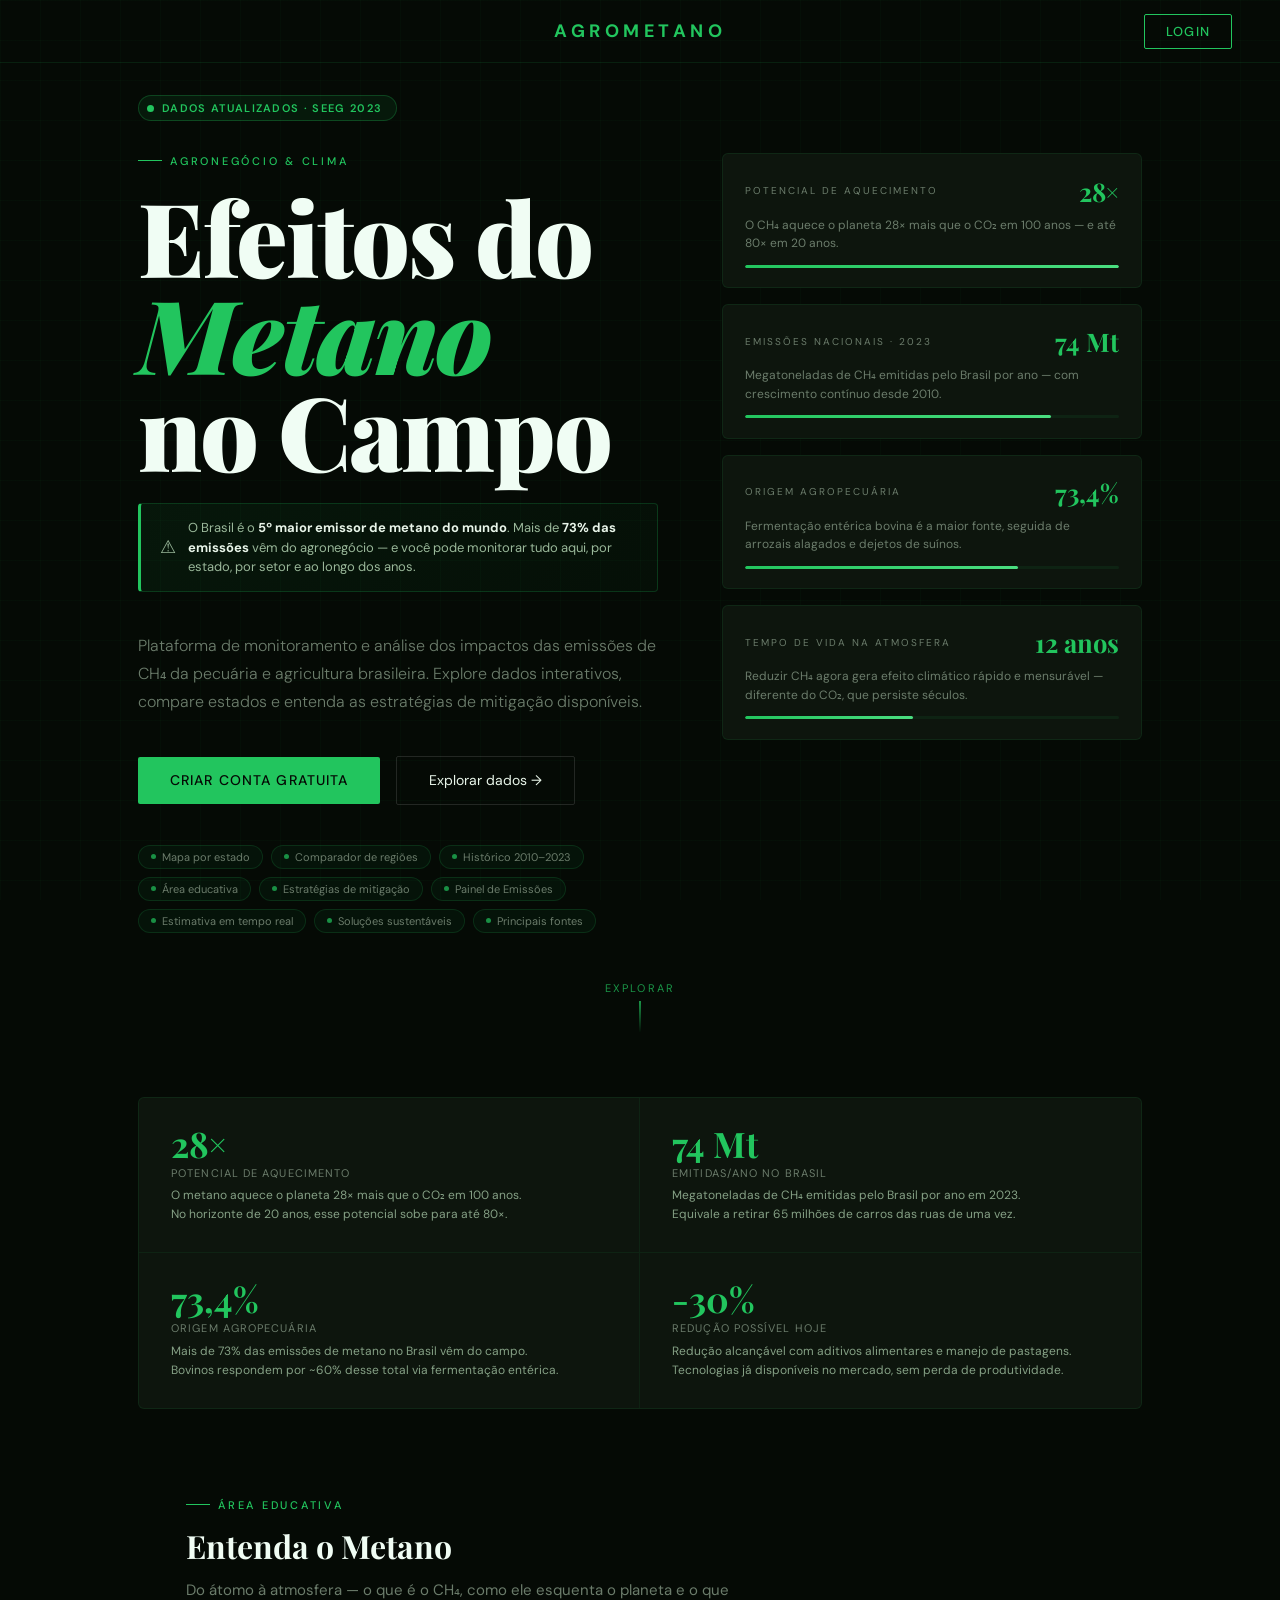
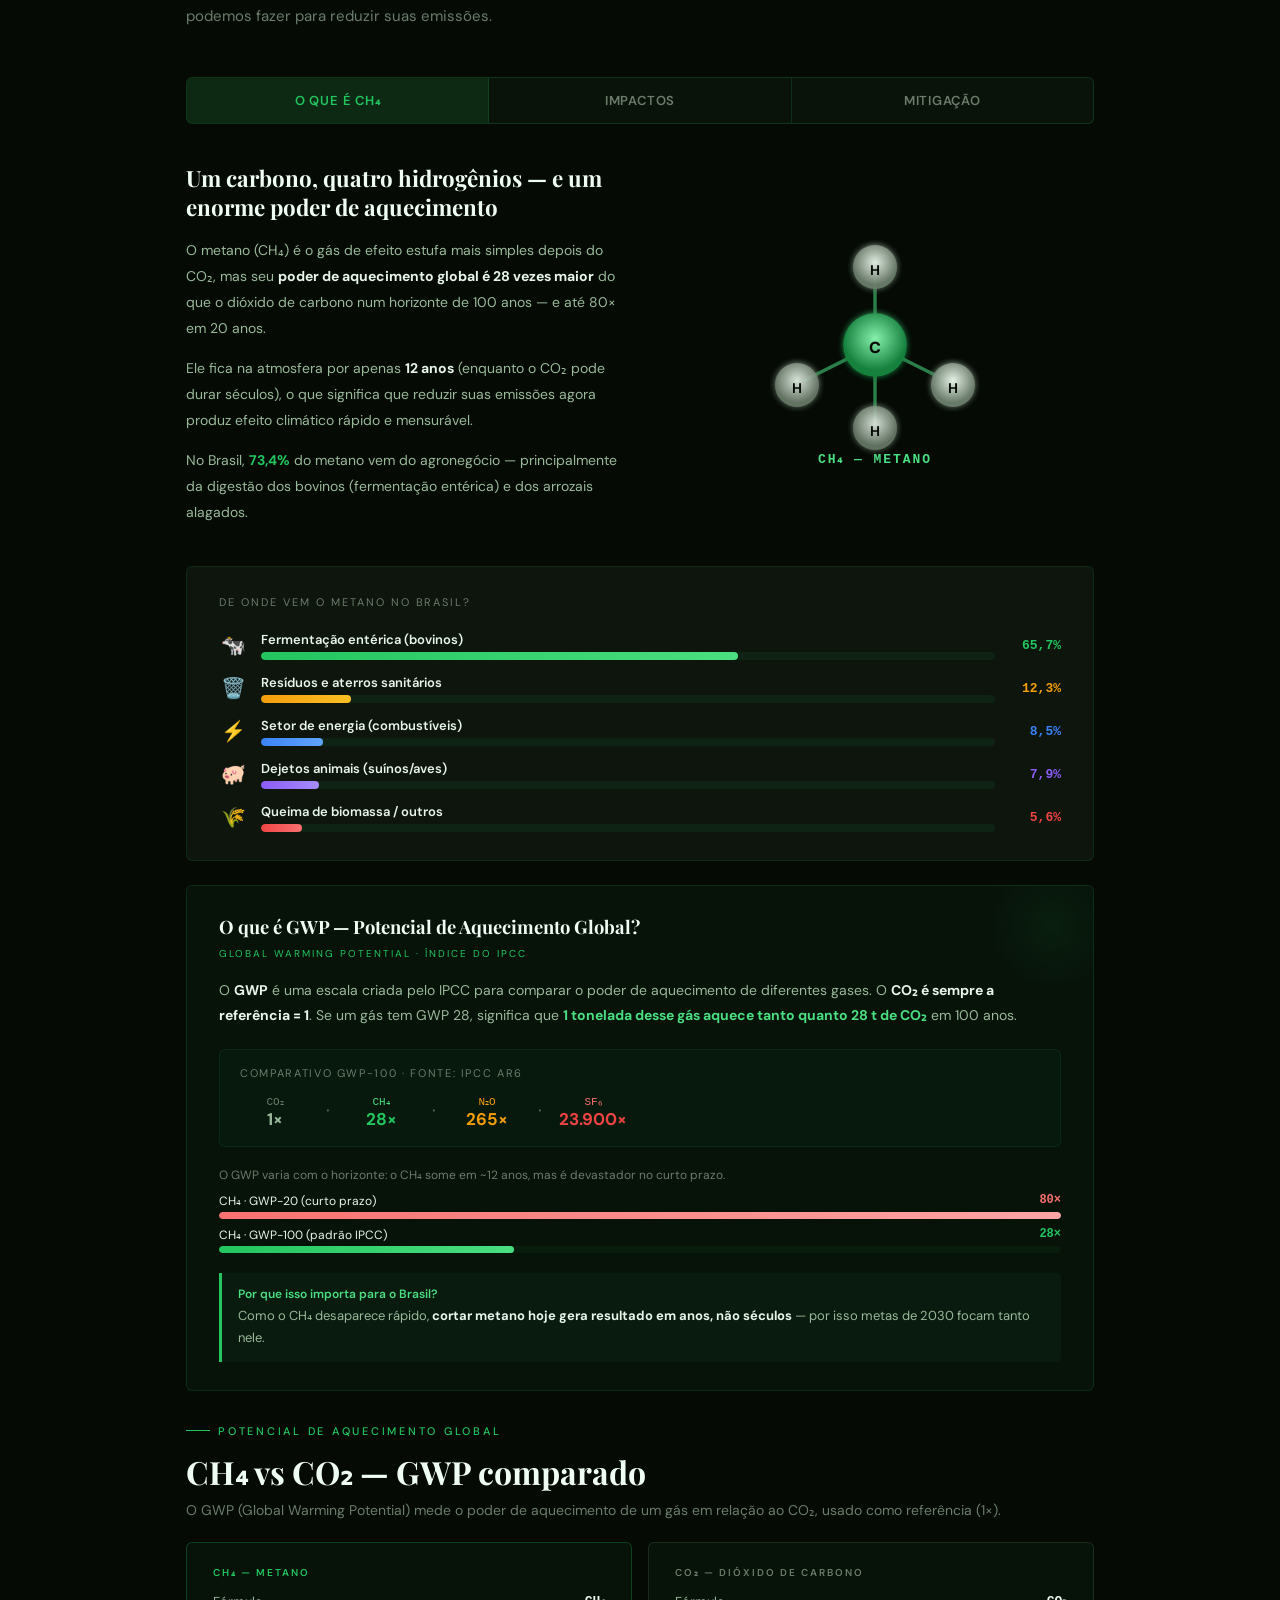
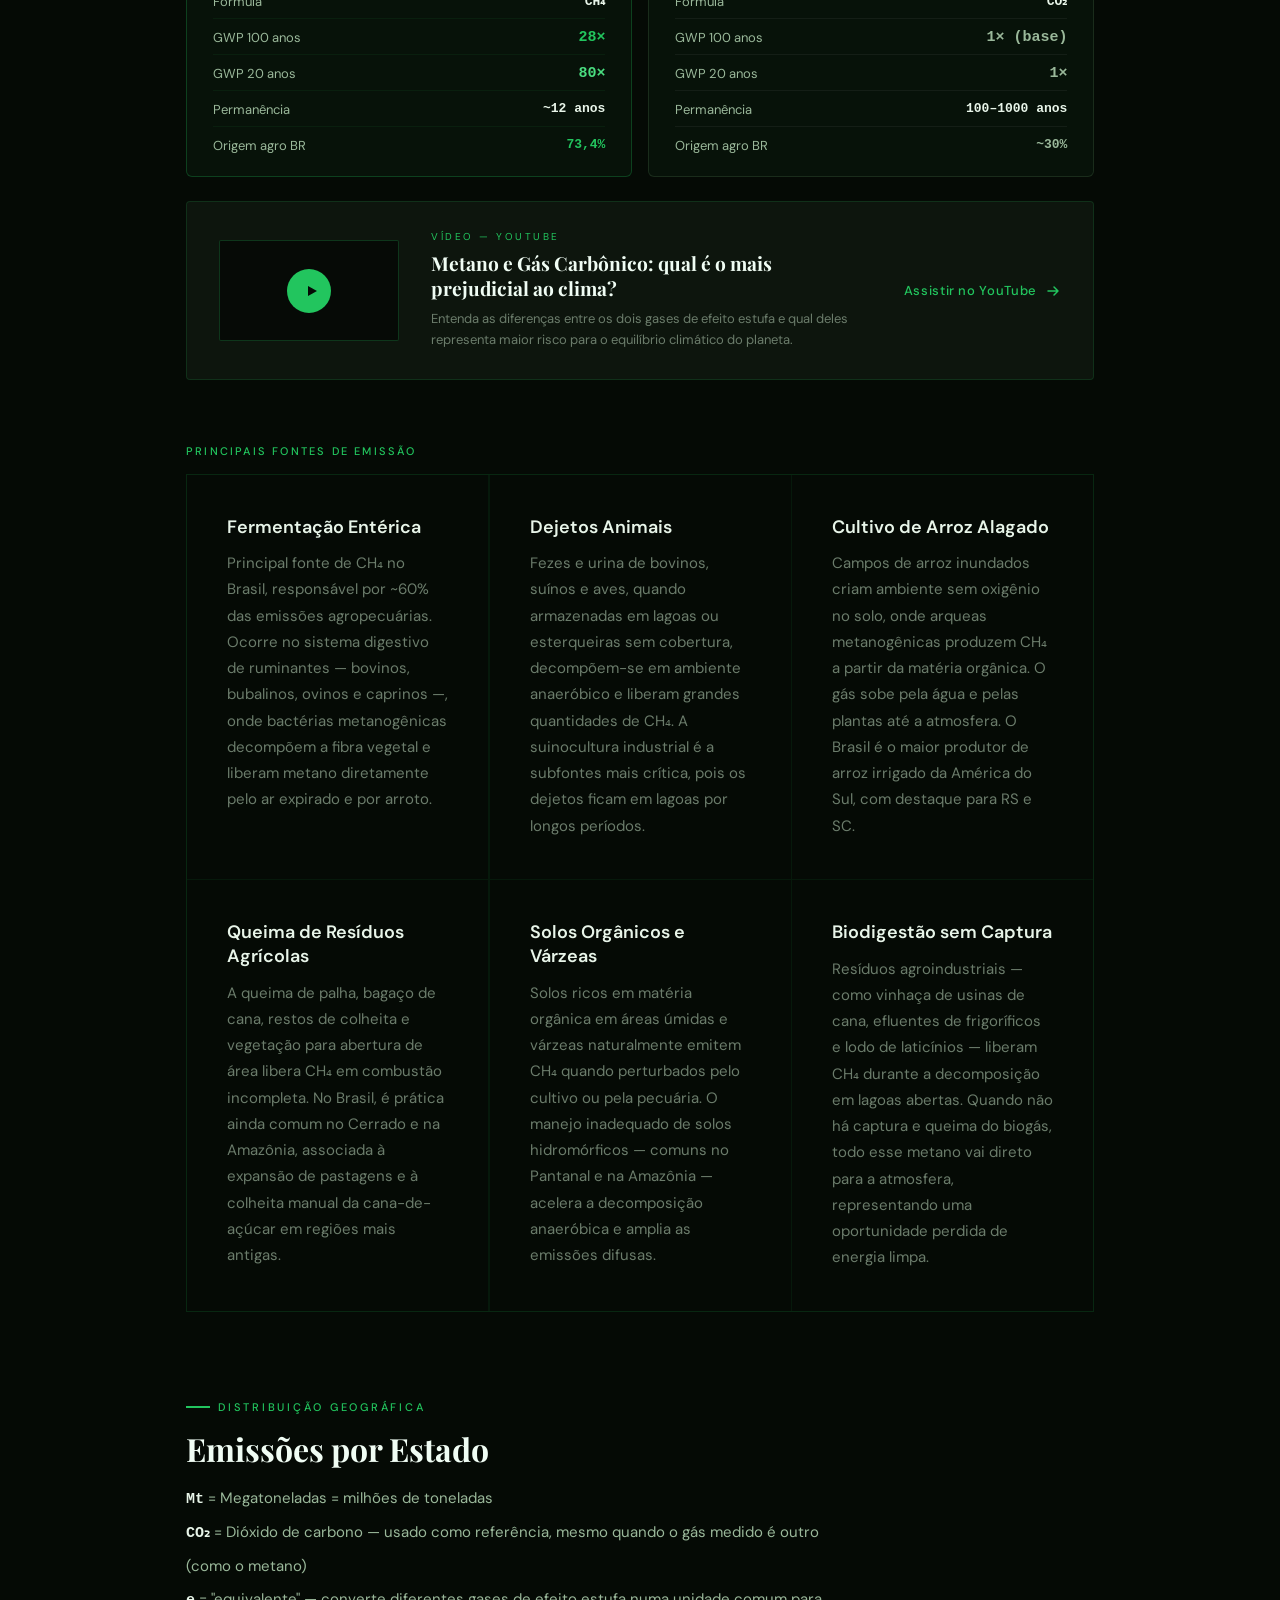
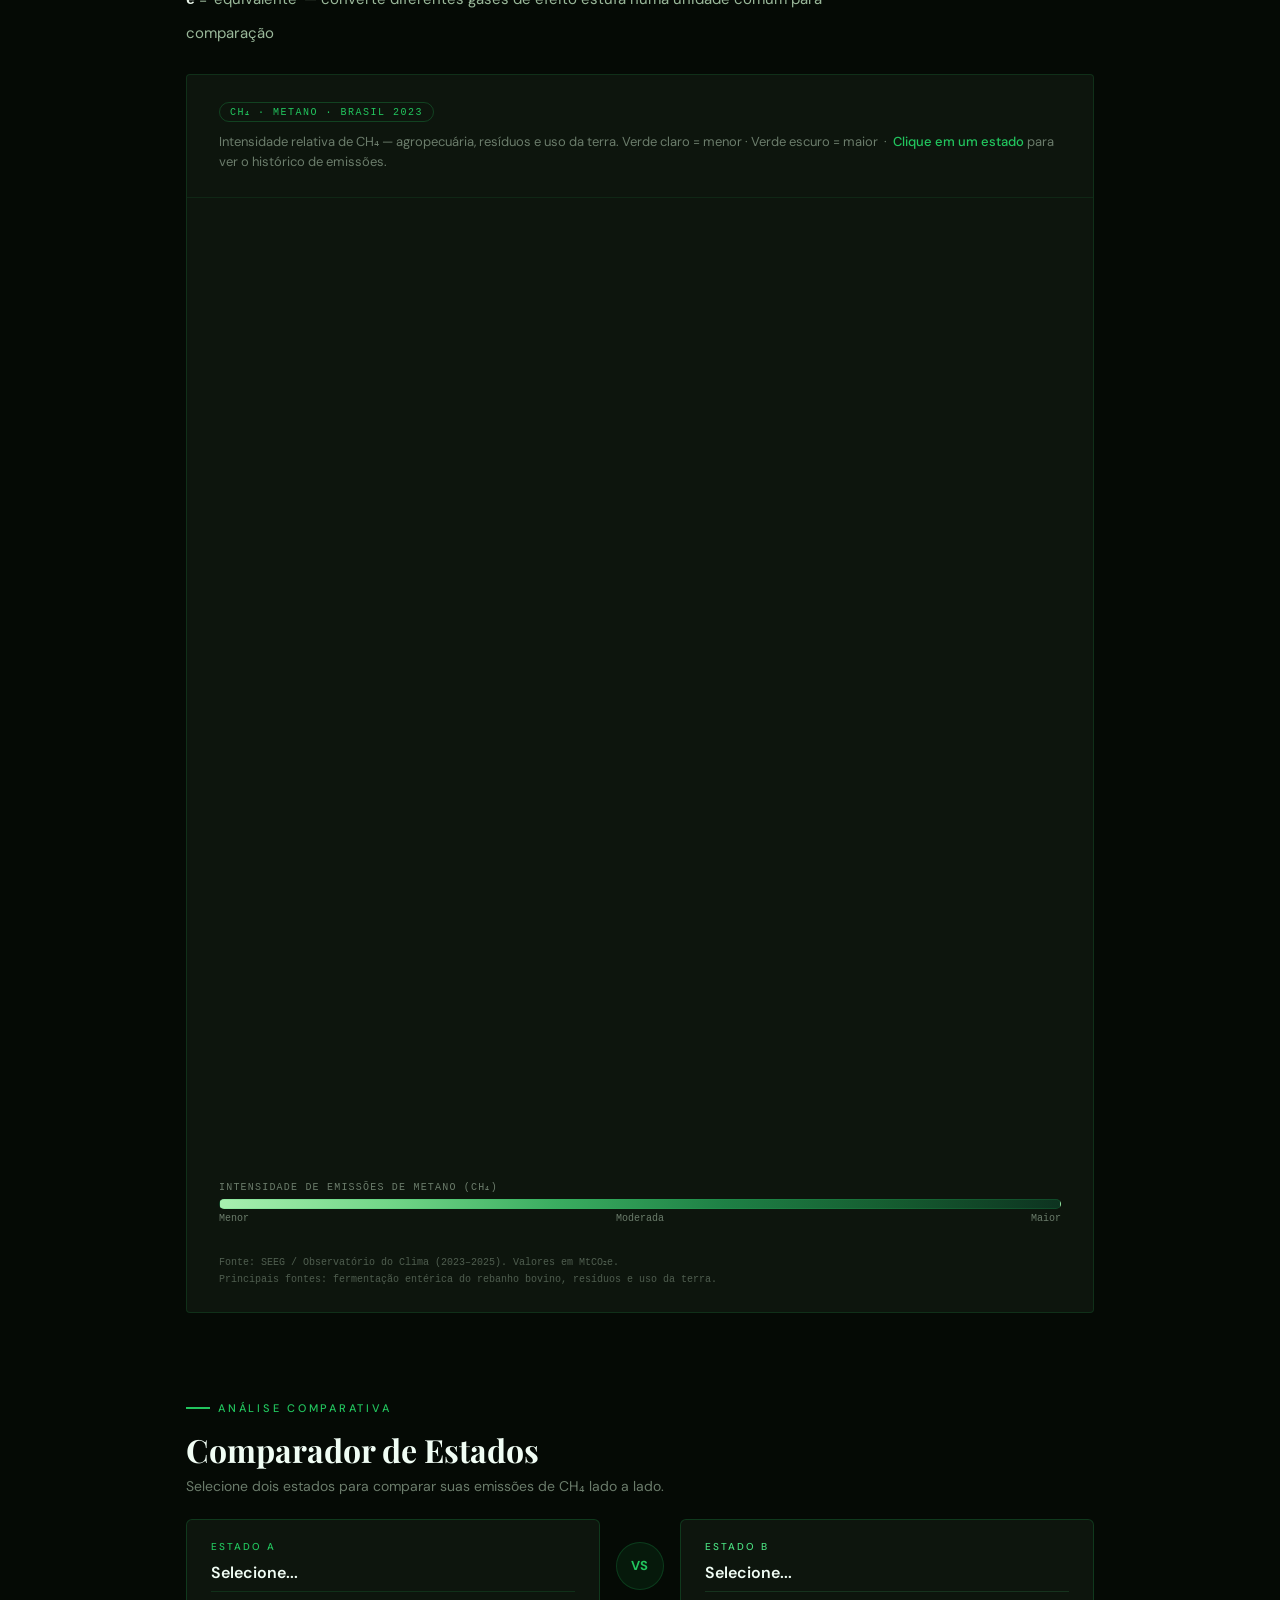
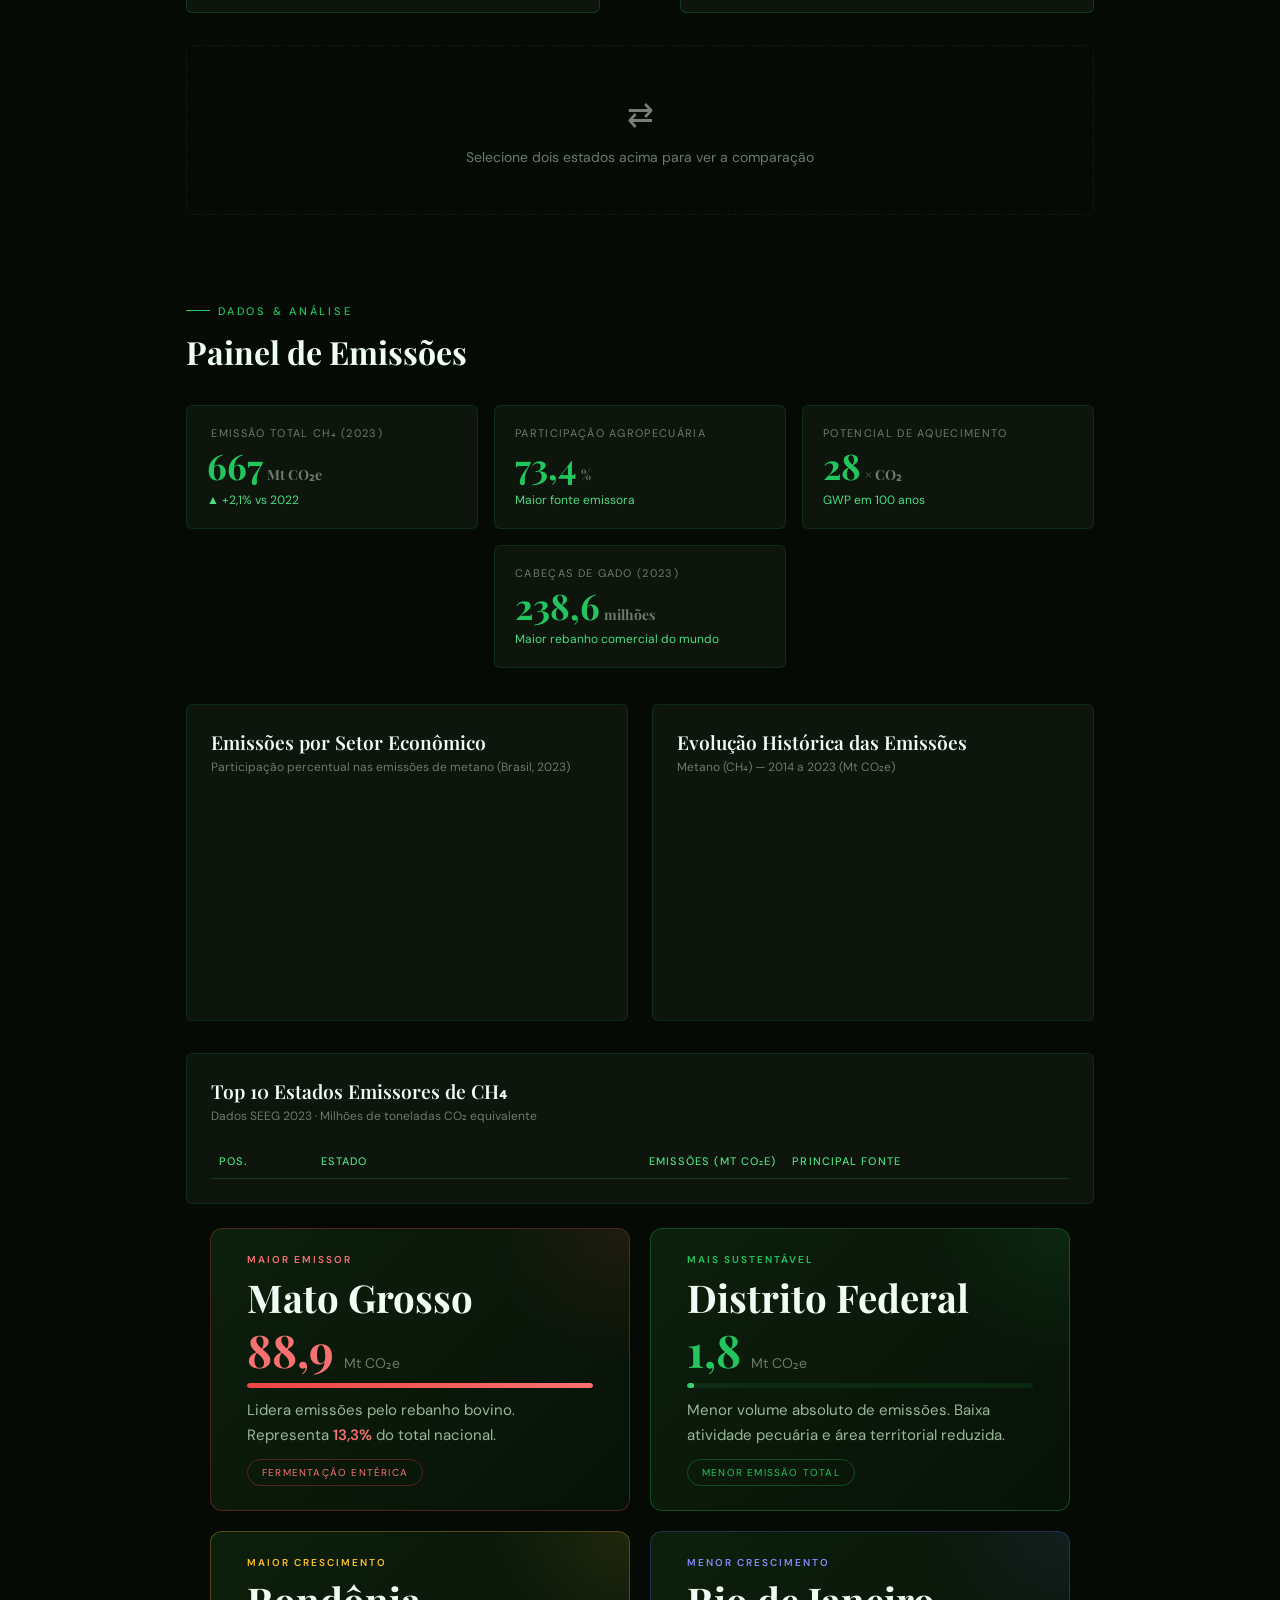
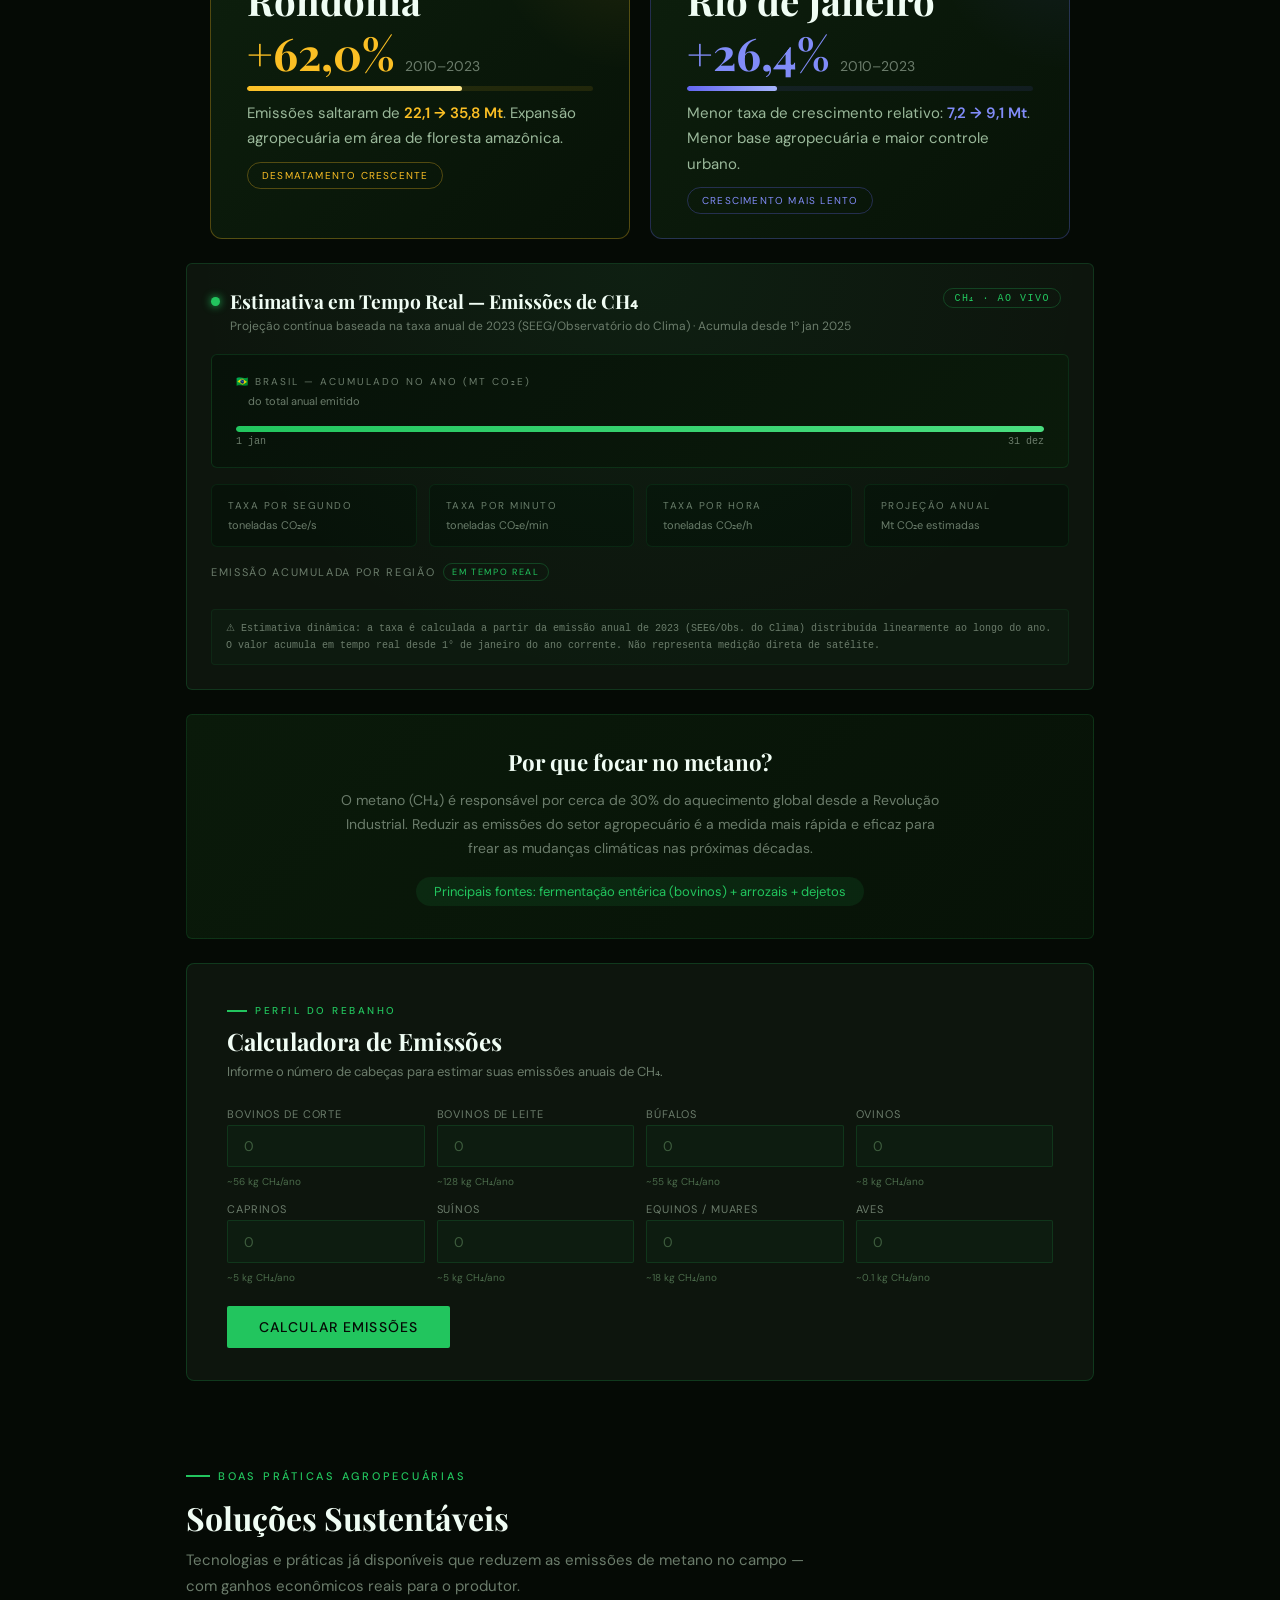
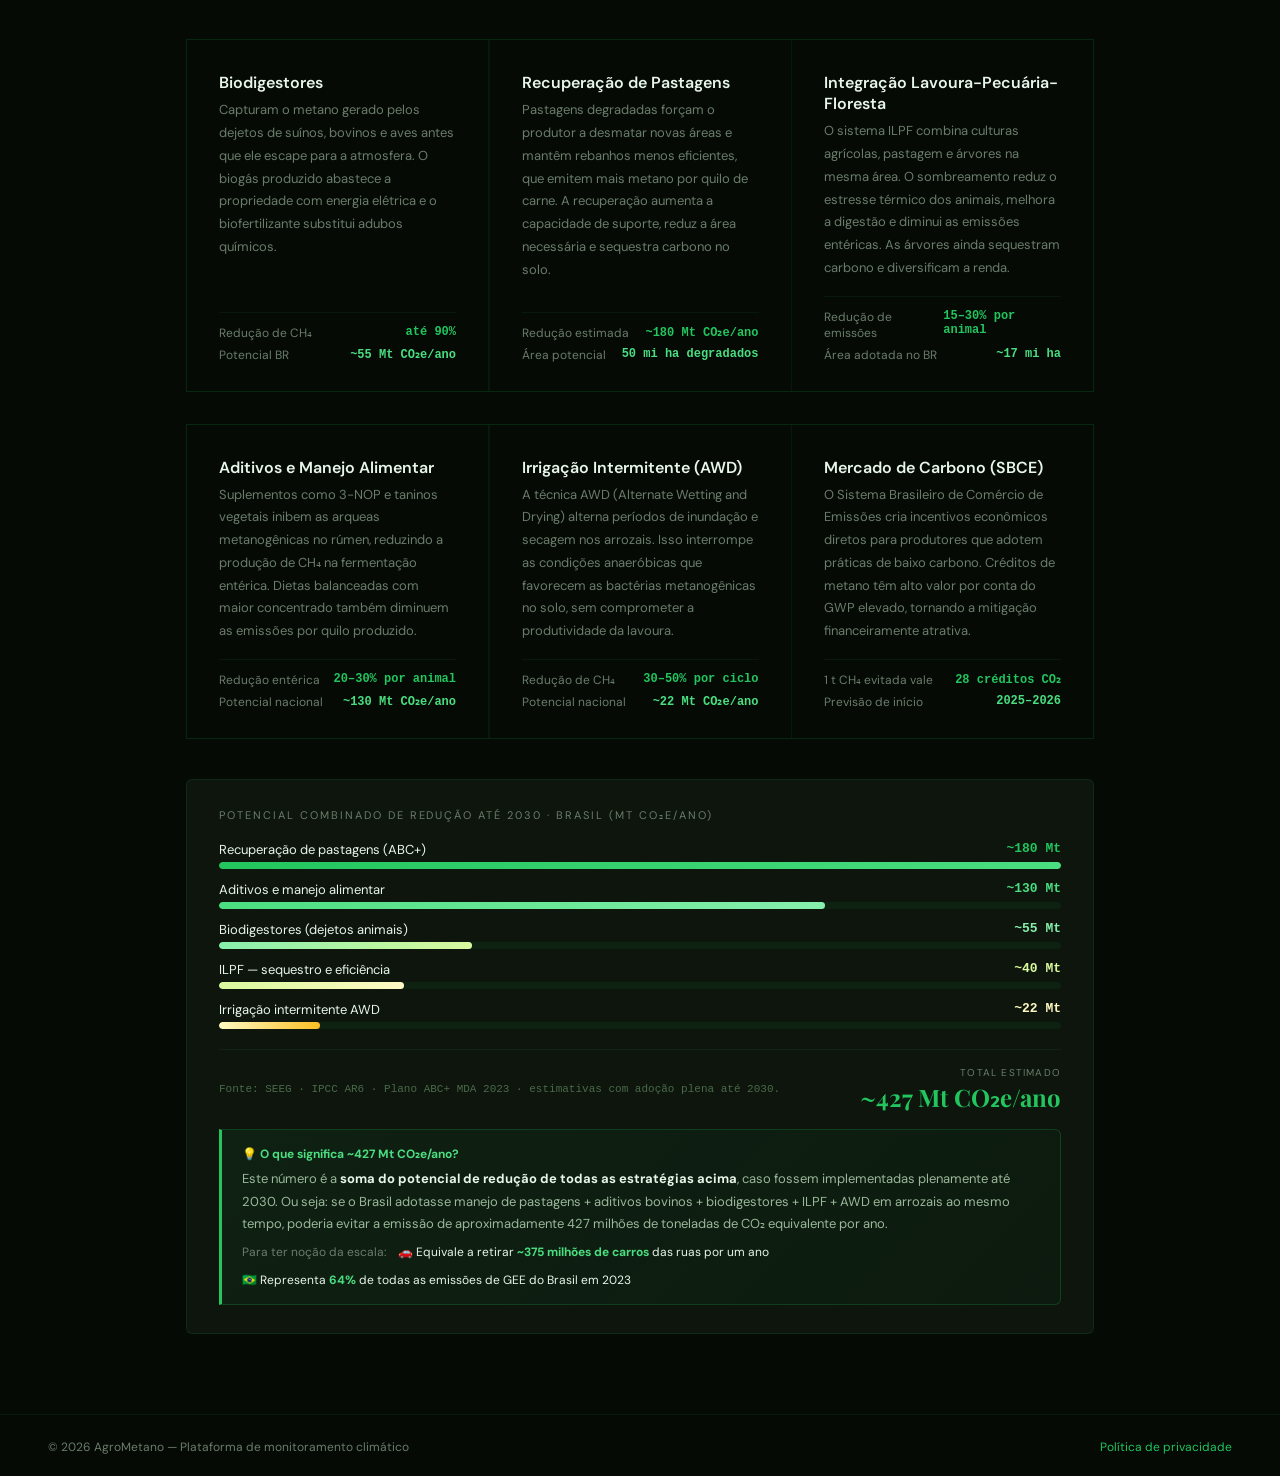
==== commit b064c4ea: "Update index.html" ====
--- a/Código Fonte/index.html
+++ b/Código Fonte/index.html
@@ -30,7 +30,7 @@
       <!-- Alerta contextual logo abaixo do título -->
       <div class="hero-alert">
         <span class="hero-alert-icon">⚠</span>
-        <span>O Brasil é o <strong>4º maior emissor de metano do mundo</strong>. Mais de <strong>73% das emissões</strong> vêm do agronegócio — e você pode monitorar tudo aqui, por estado, por setor e ao longo dos anos.</span>
+        <span>O Brasil é o <strong>5º maior emissor de metano do mundo</strong>. Mais de <strong>73% das emissões</strong> vêm do agronegócio — e você pode monitorar tudo aqui, por estado, por setor e ao longo dos anos.</span>
       </div>
       <p class="hero-desc">Plataforma de monitoramento e análise dos impactos das emissões de CH₄ da pecuária e agricultura brasileira. Explore dados interativos, compare estados e entenda as estratégias de mitigação disponíveis.</p>
       <div class="hero-actions">
@@ -1266,4 +1266,4 @@
 </div>
   <script src="script.js"></script>
 </body>
-</html>+</html>
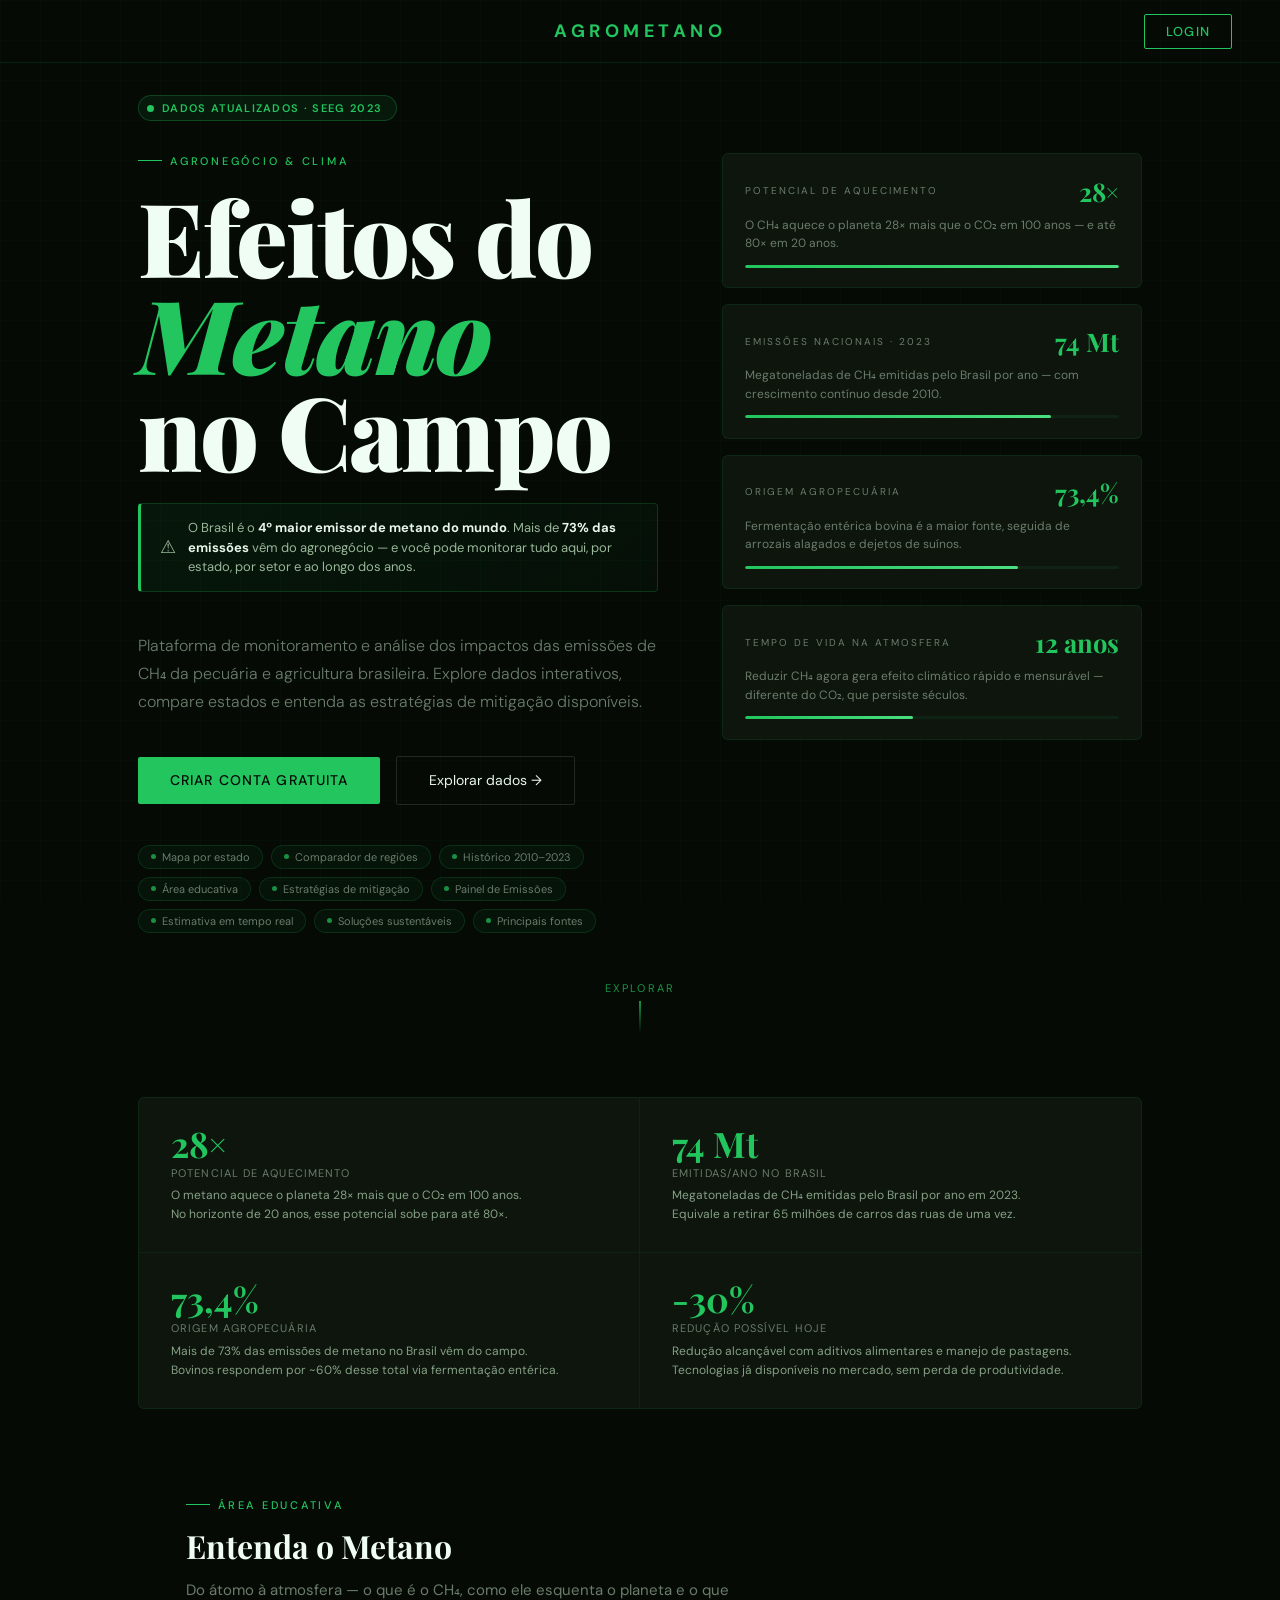
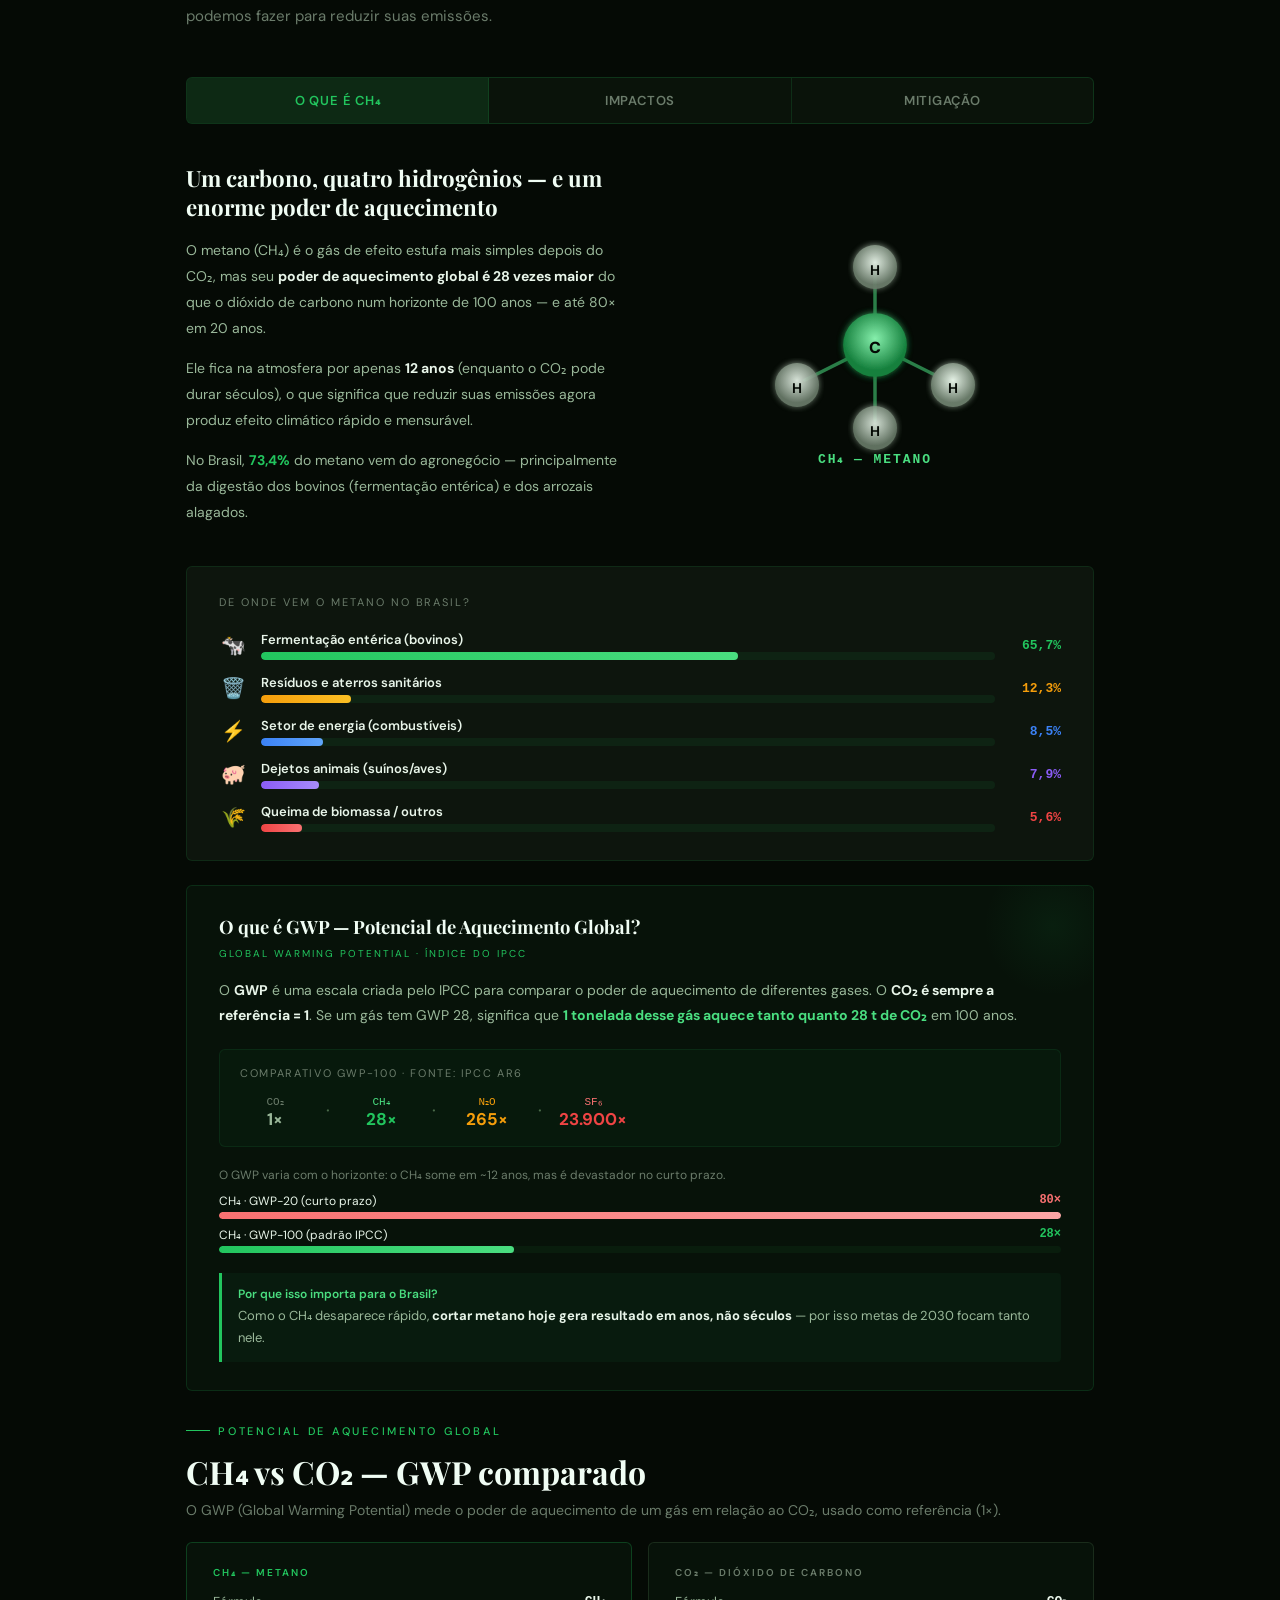
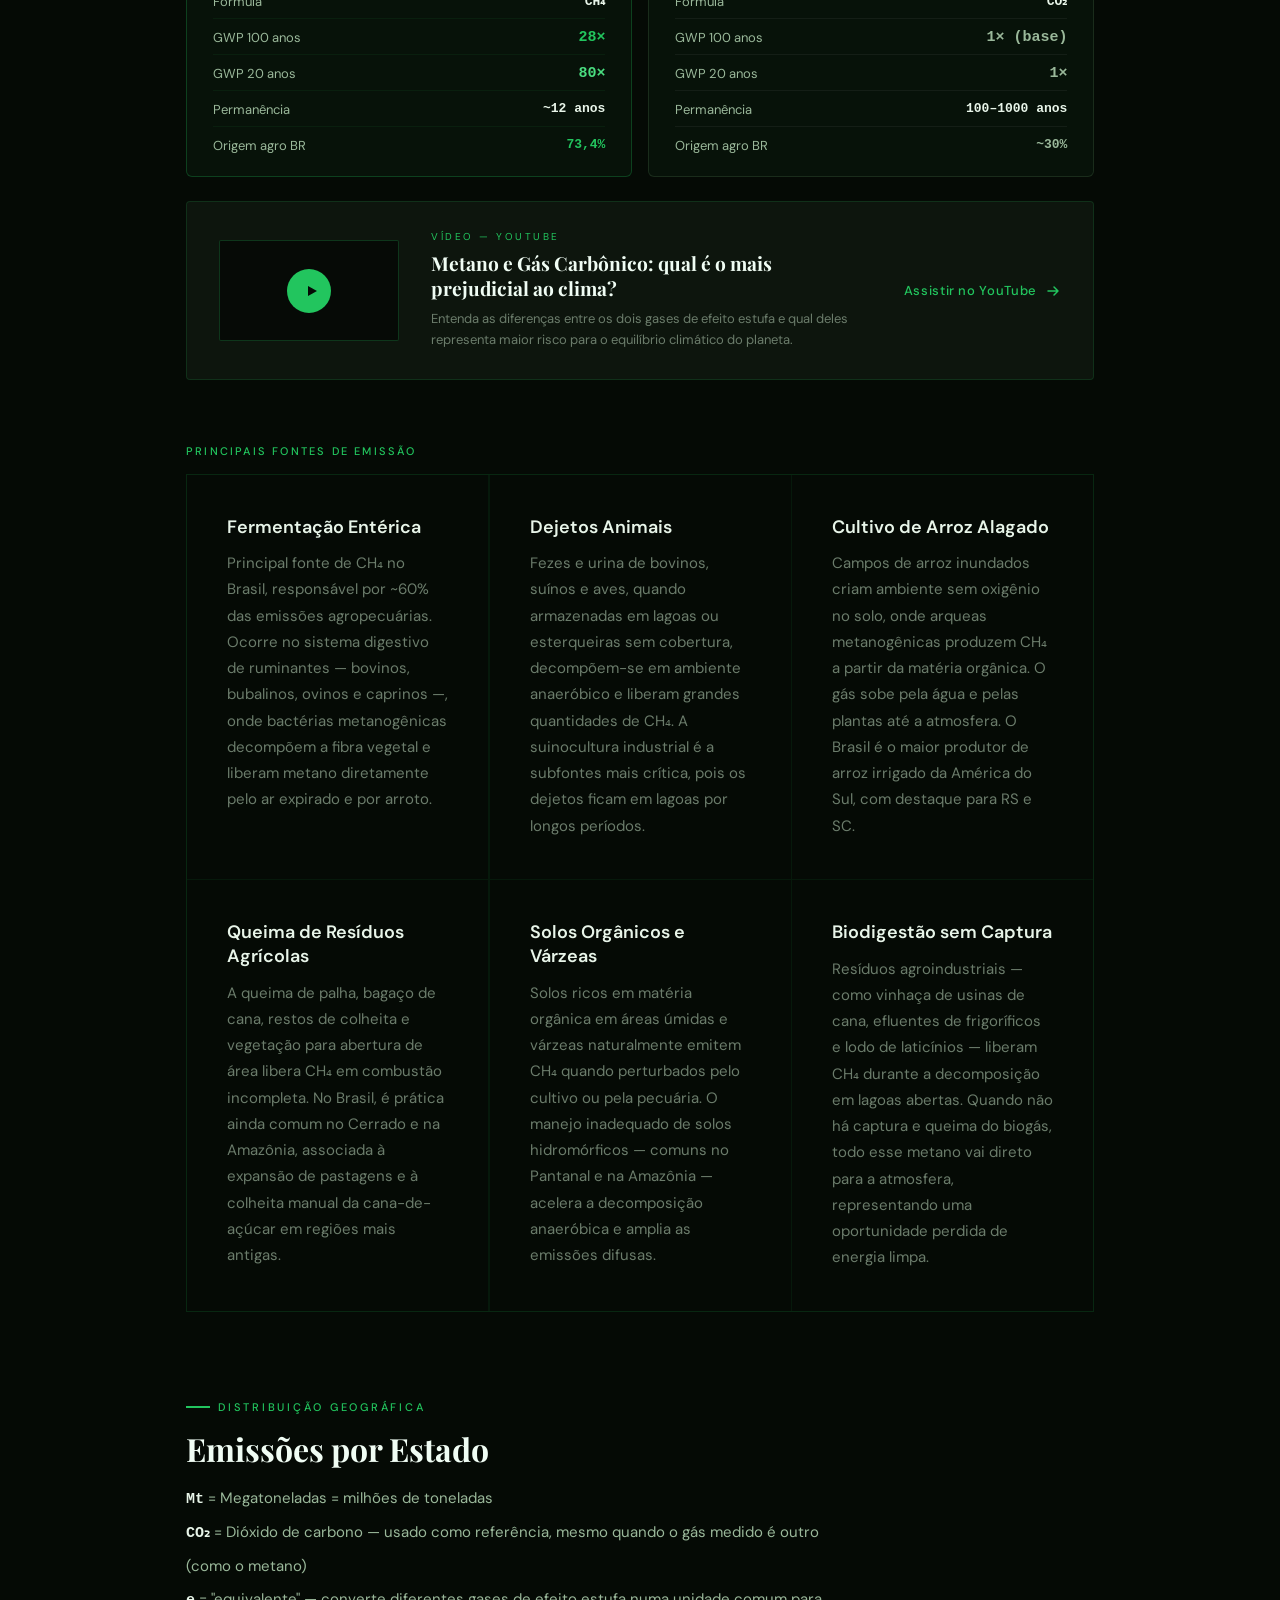
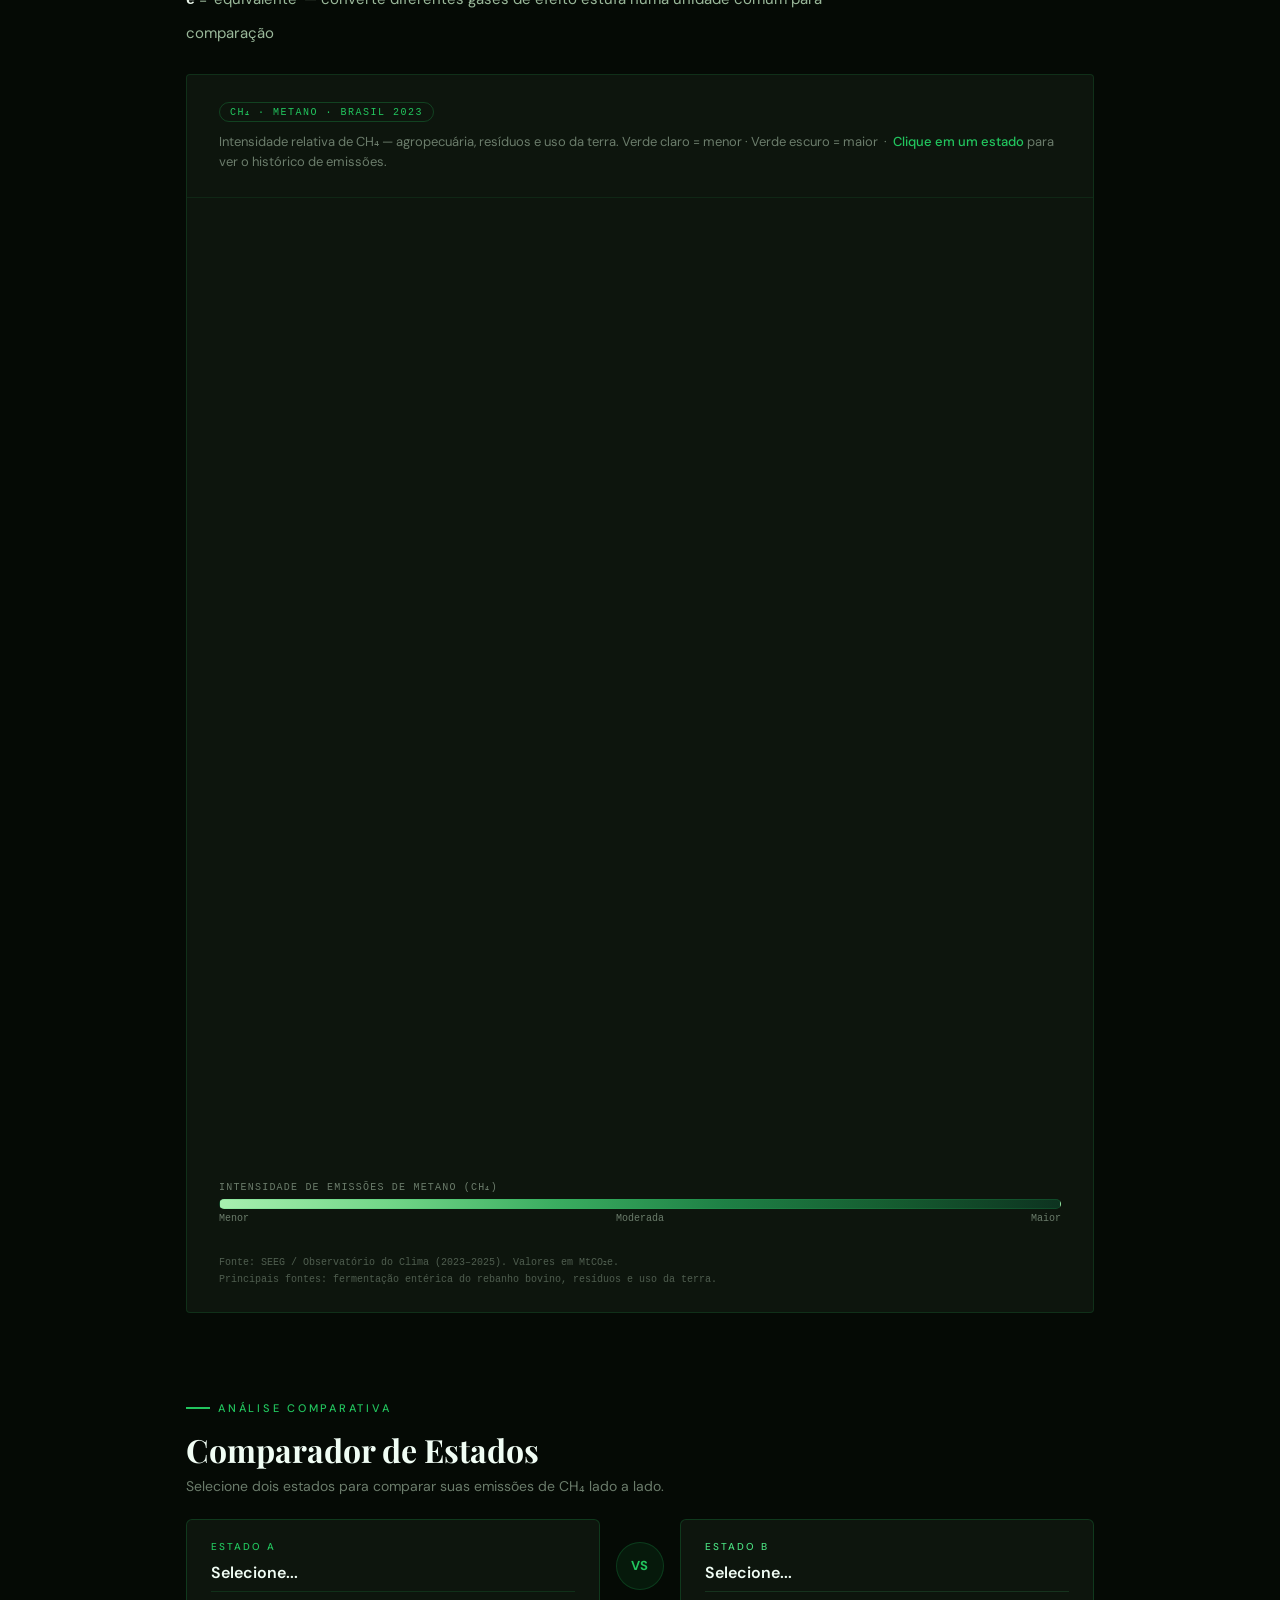
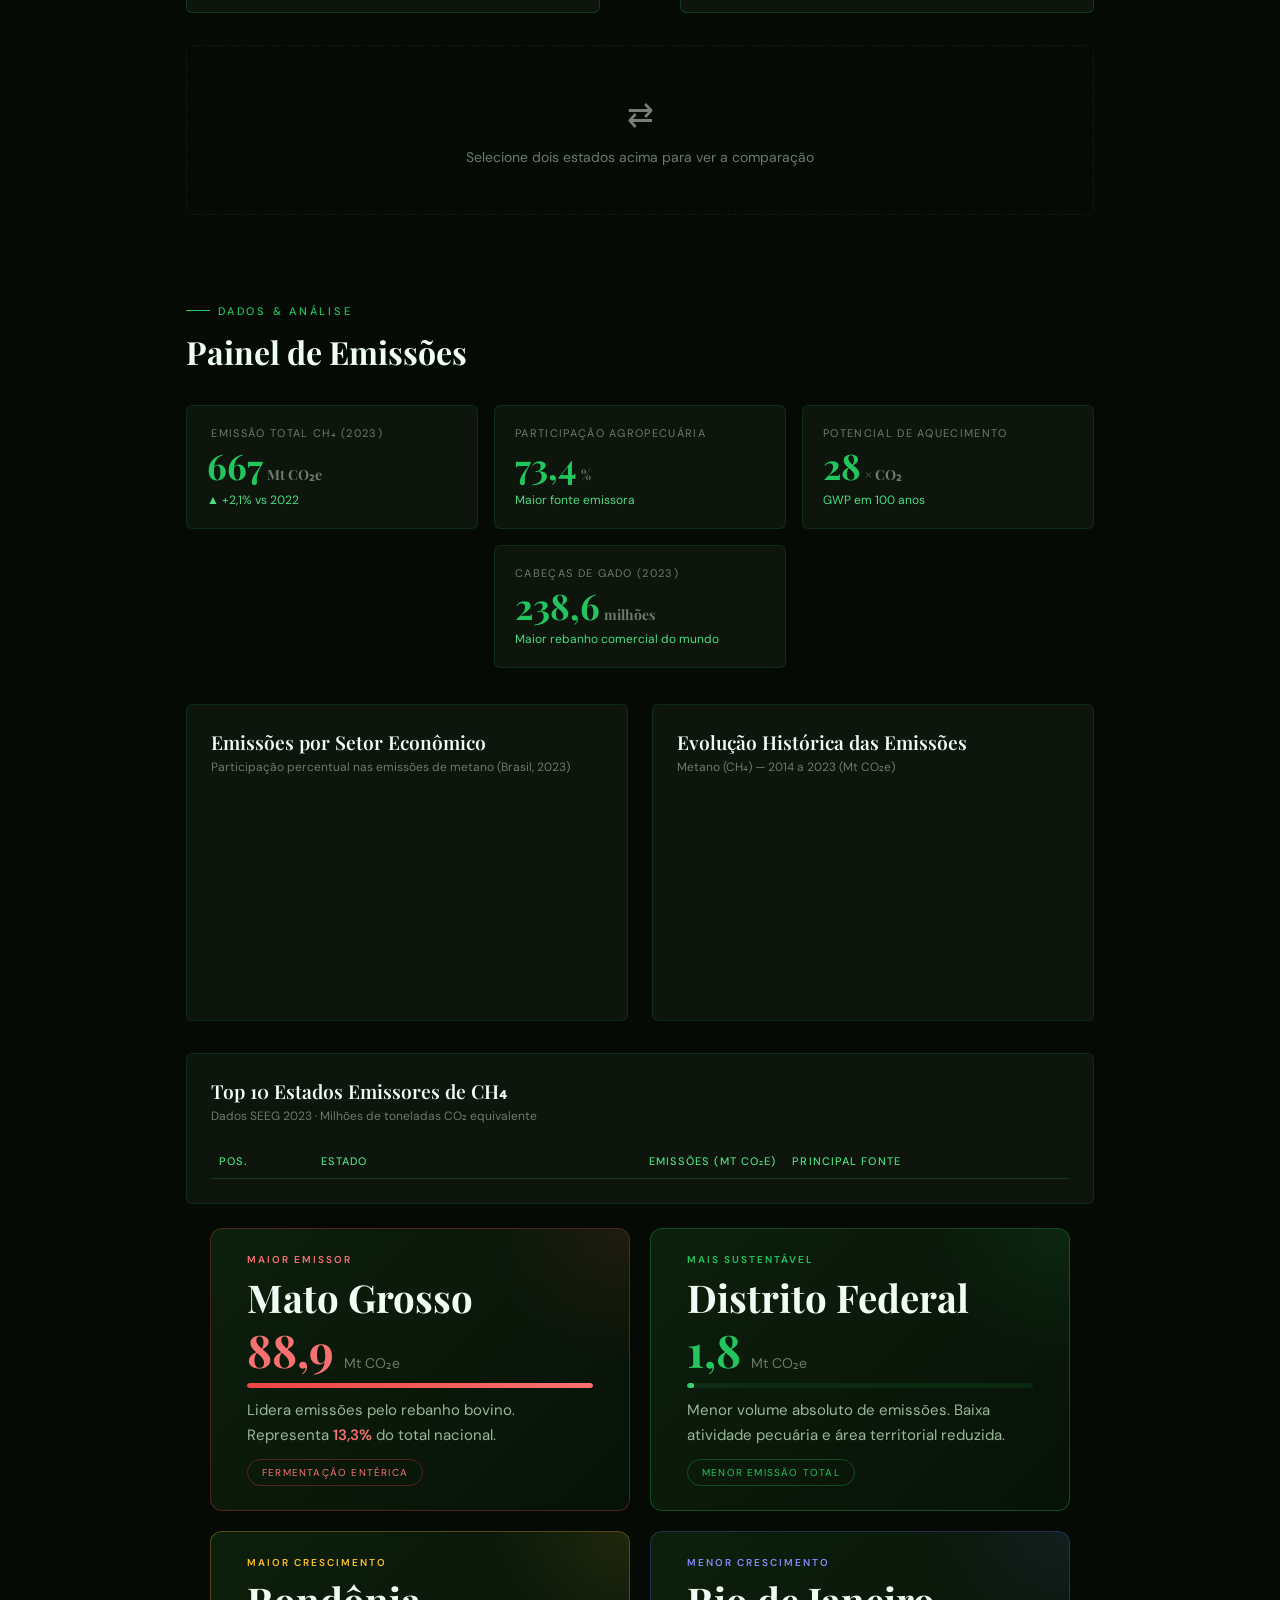
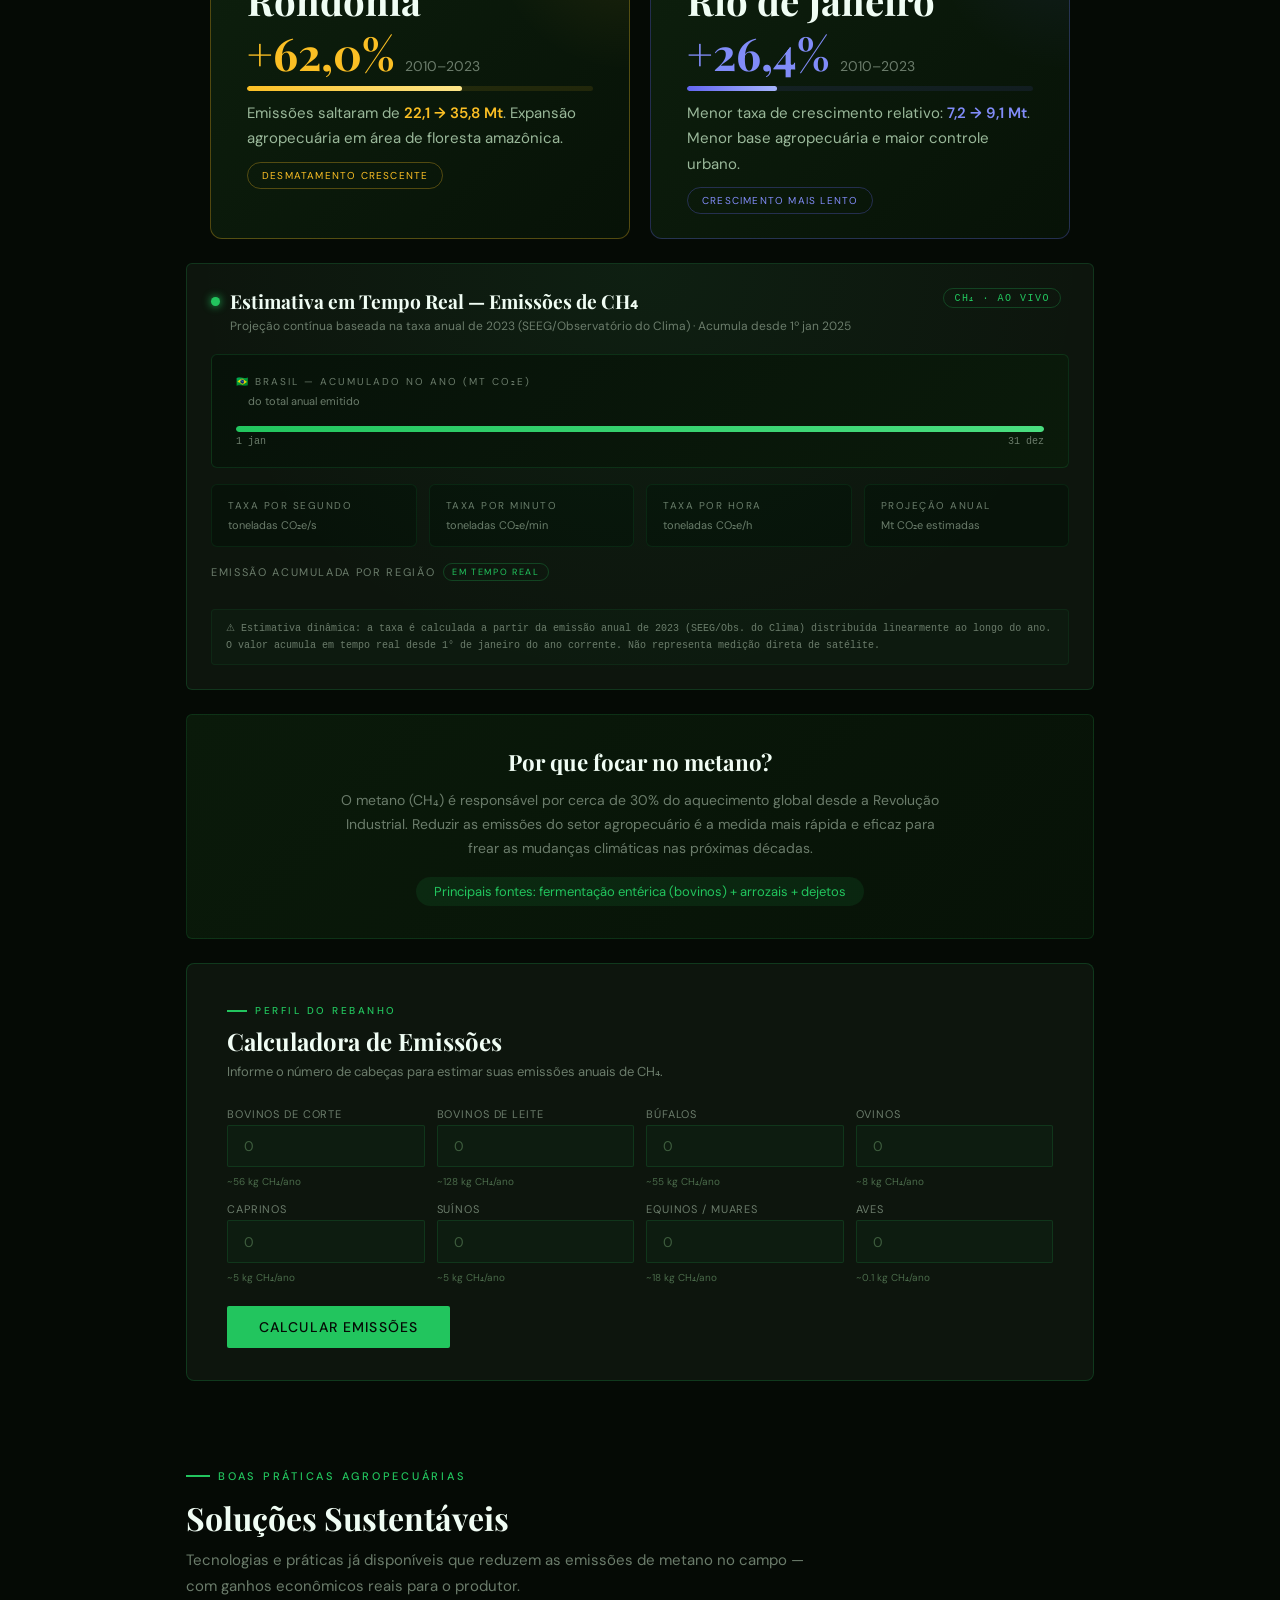
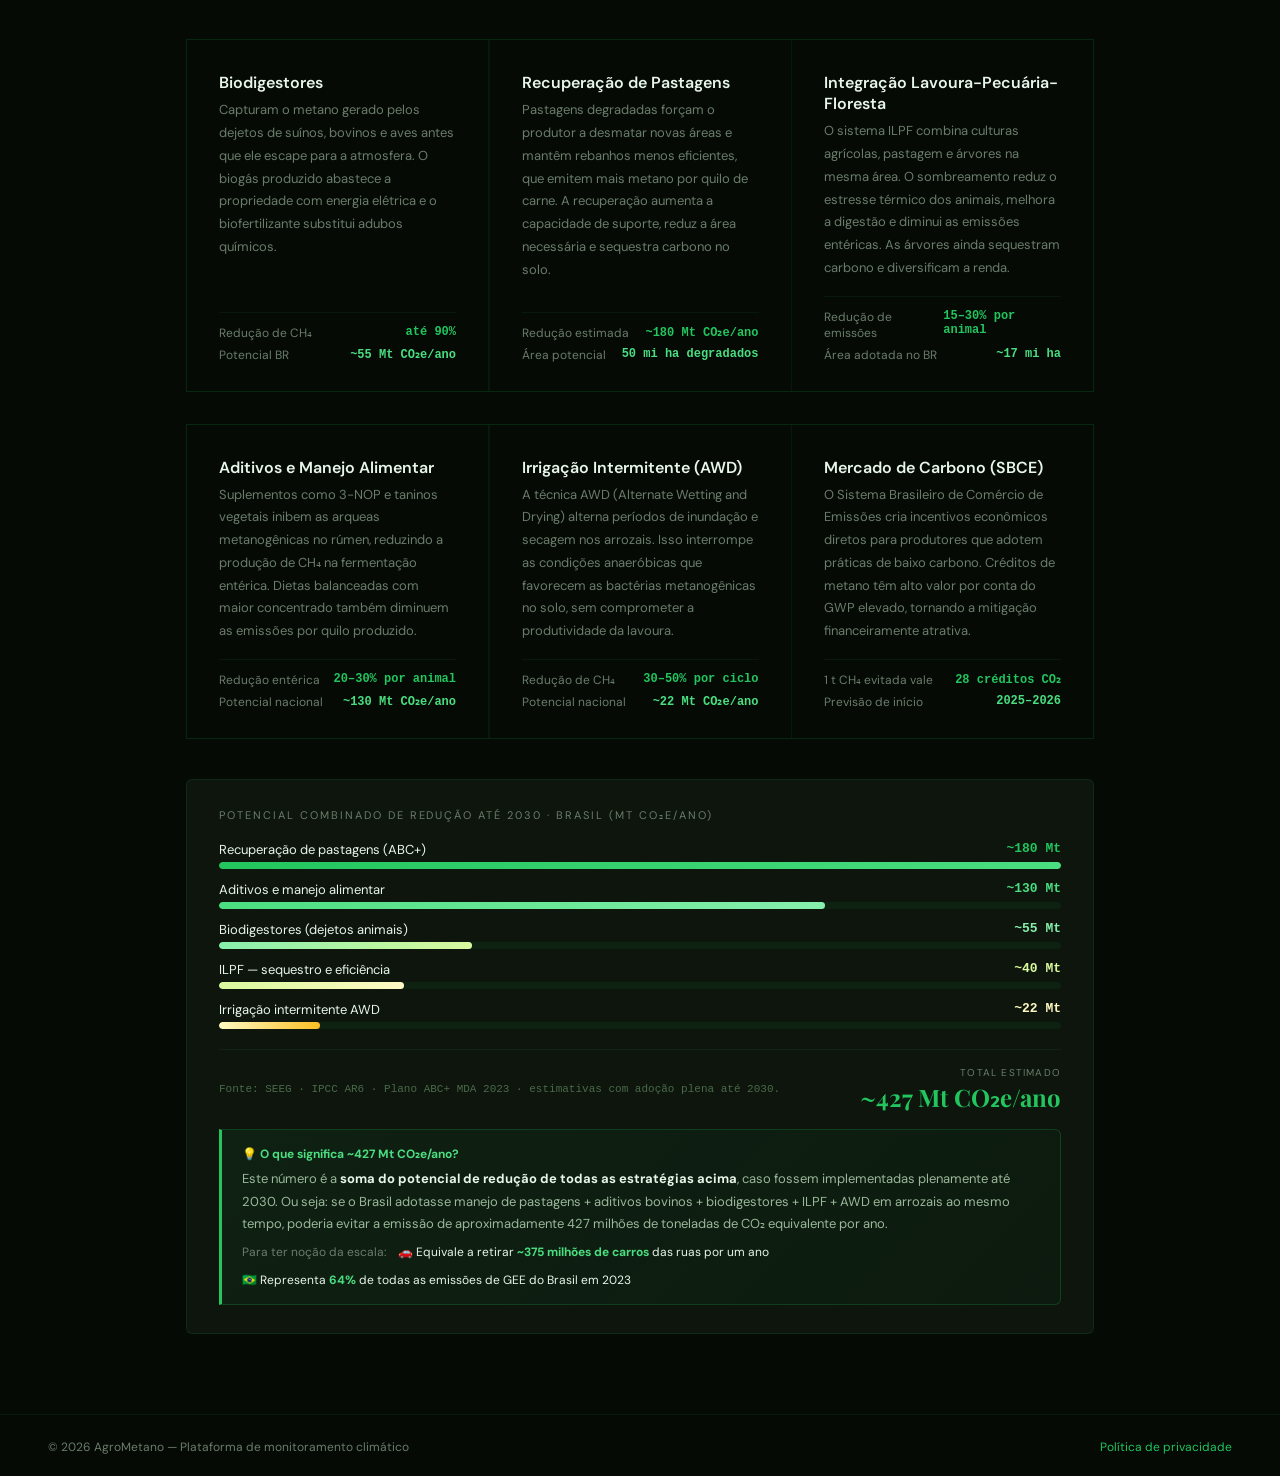
==== commit e3f0e43c: "Update index.html" ====
--- a/Código Fonte/index.html
+++ b/Código Fonte/index.html
@@ -30,7 +30,7 @@
       <!-- Alerta contextual logo abaixo do título -->
       <div class="hero-alert">
         <span class="hero-alert-icon">⚠</span>
-        <span>O Brasil é o <strong>5º maior emissor de metano do mundo</strong>. Mais de <strong>73% das emissões</strong> vêm do agronegócio — e você pode monitorar tudo aqui, por estado, por setor e ao longo dos anos.</span>
+        <span>O Brasil é o <strong>4º maior emissor de metano do mundo</strong>. Mais de <strong>73% das emissões</strong> vêm do agronegócio — e você pode monitorar tudo aqui, por estado, por setor e ao longo dos anos.</span>
       </div>
       <p class="hero-desc">Plataforma de monitoramento e análise dos impactos das emissões de CH₄ da pecuária e agricultura brasileira. Explore dados interativos, compare estados e entenda as estratégias de mitigação disponíveis.</p>
       <div class="hero-actions">
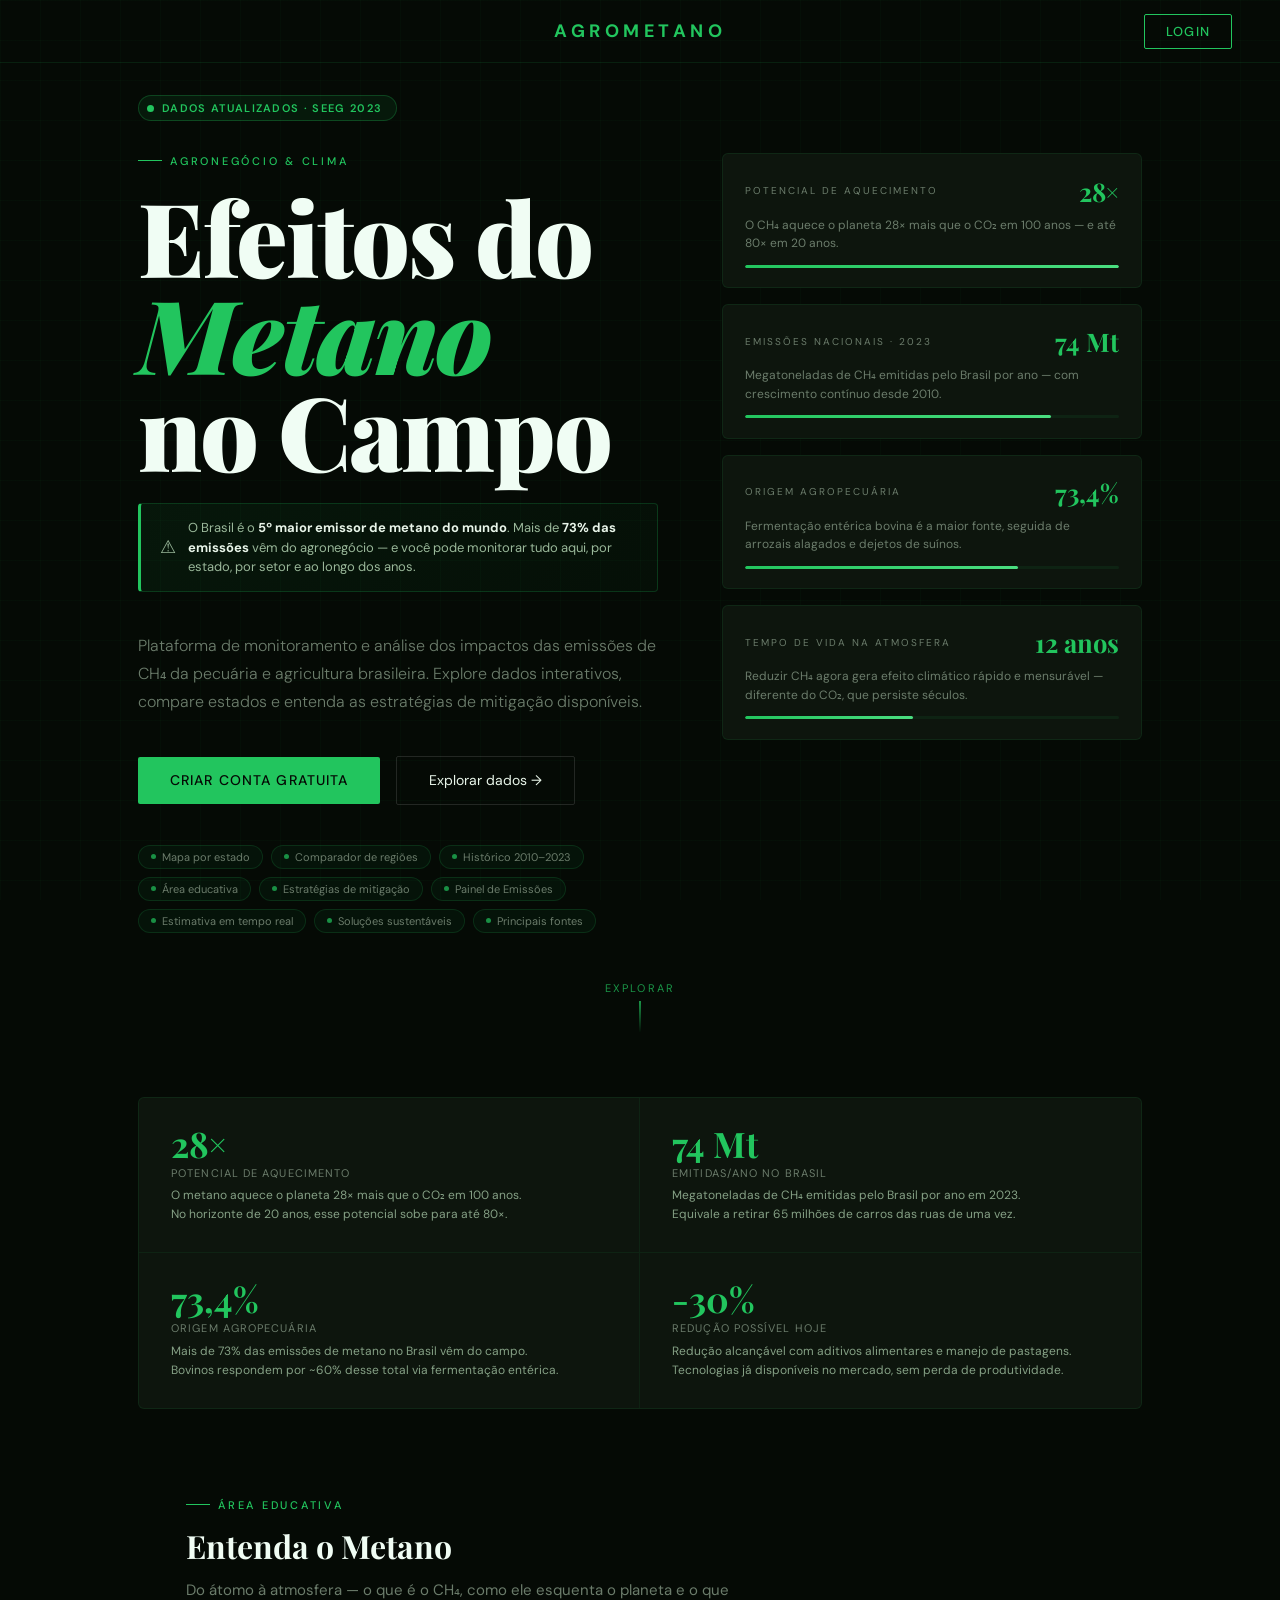
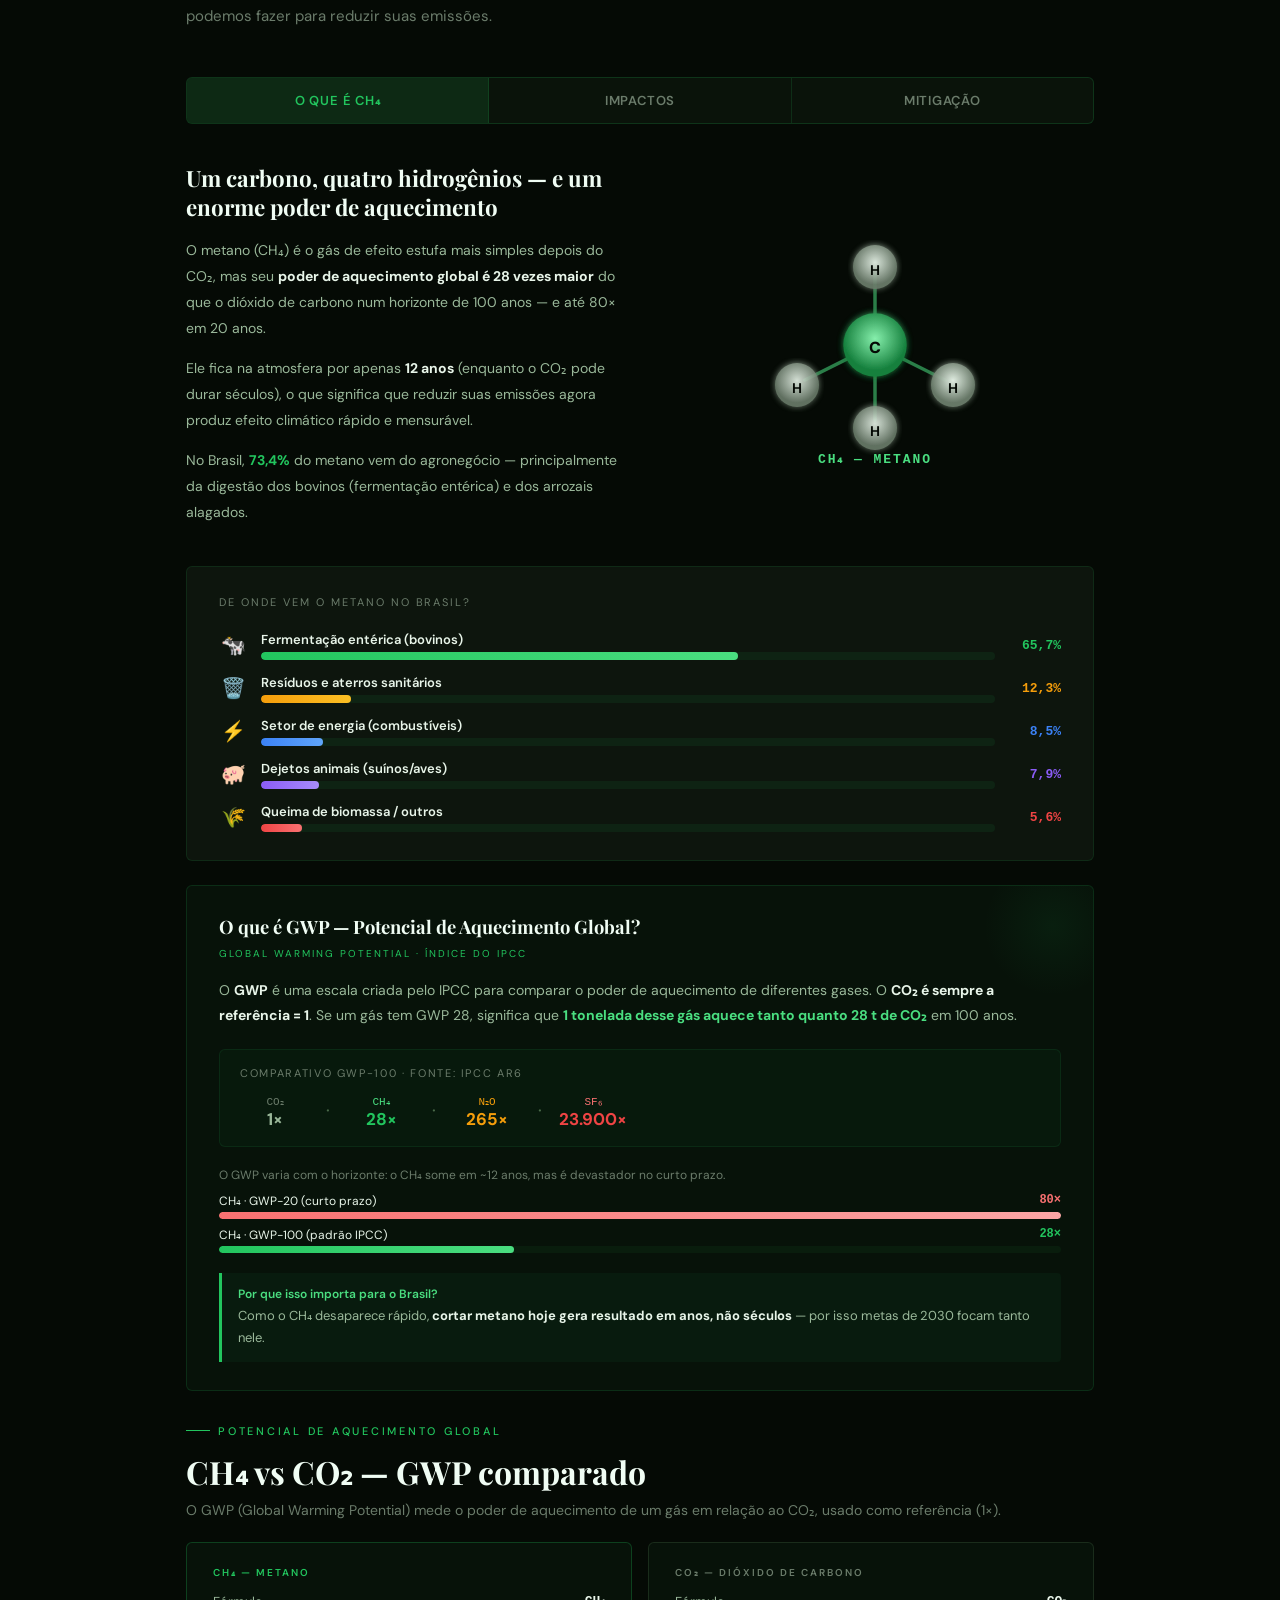
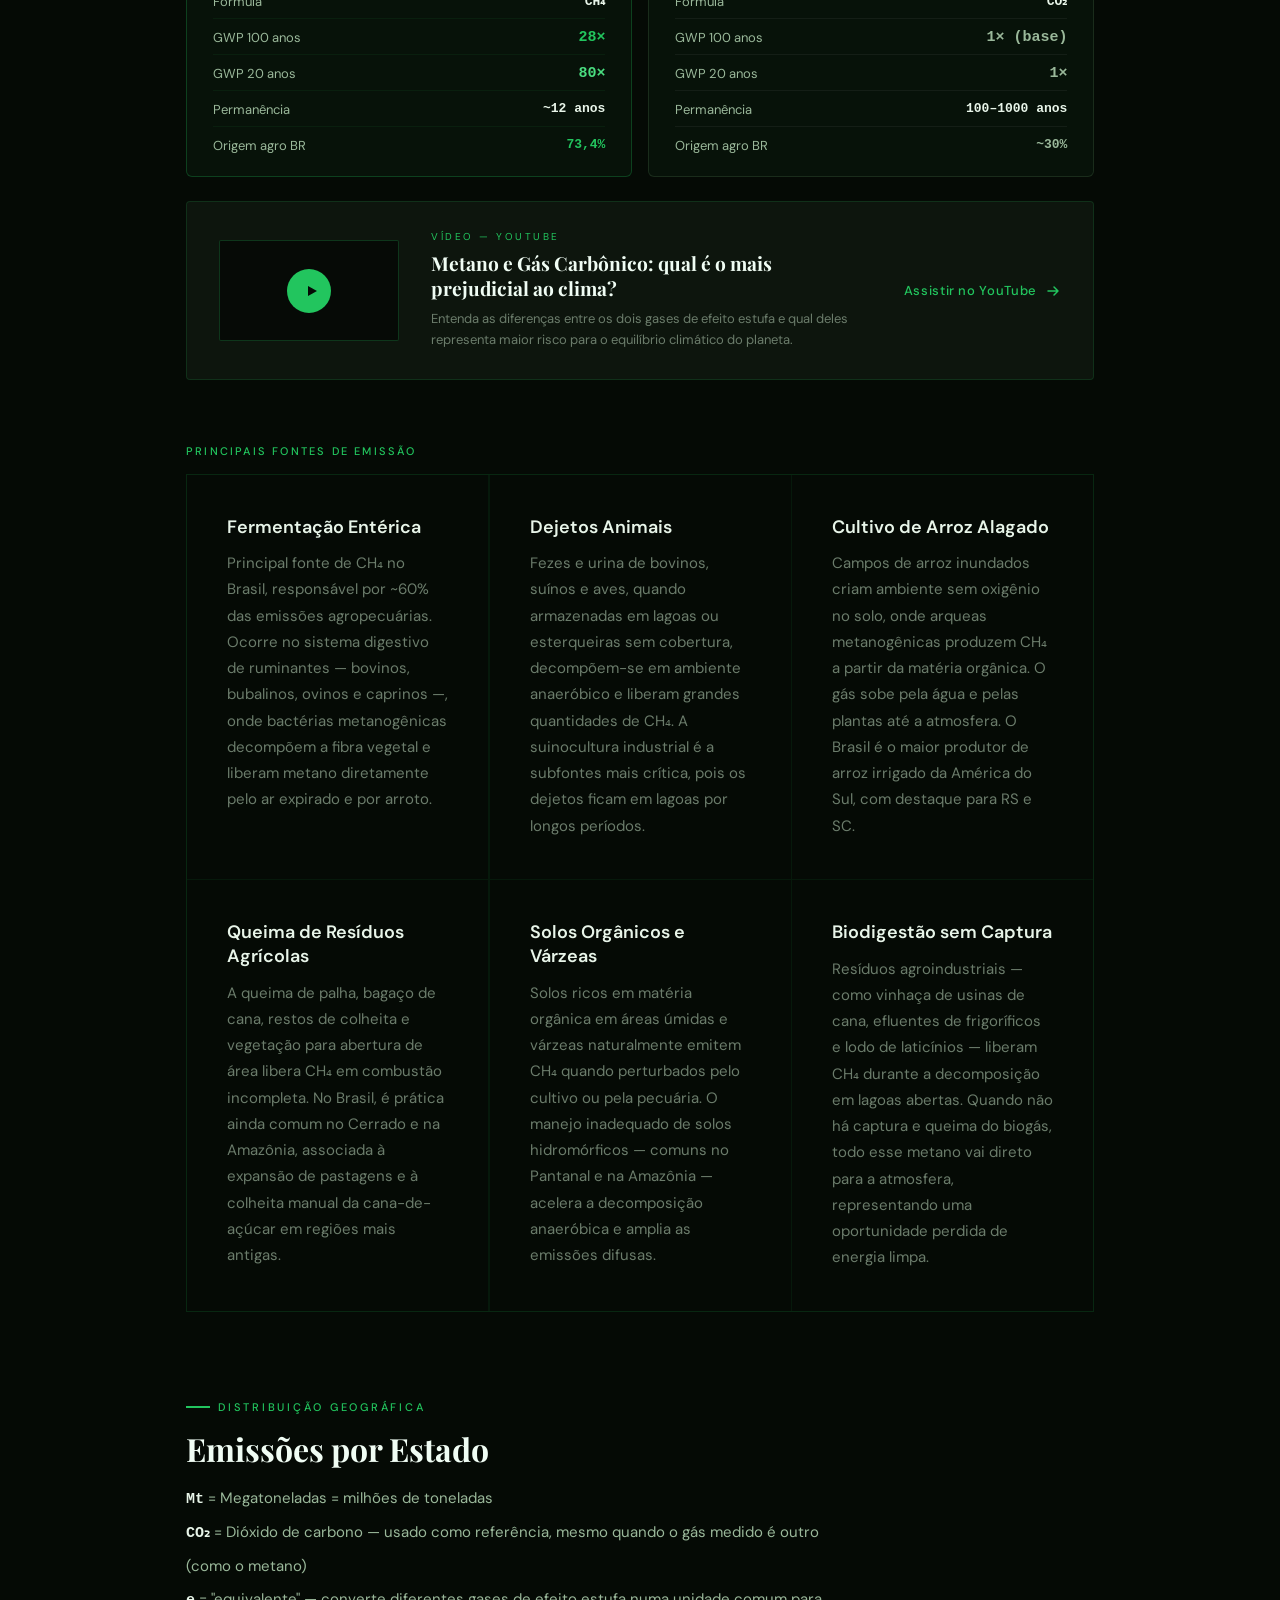
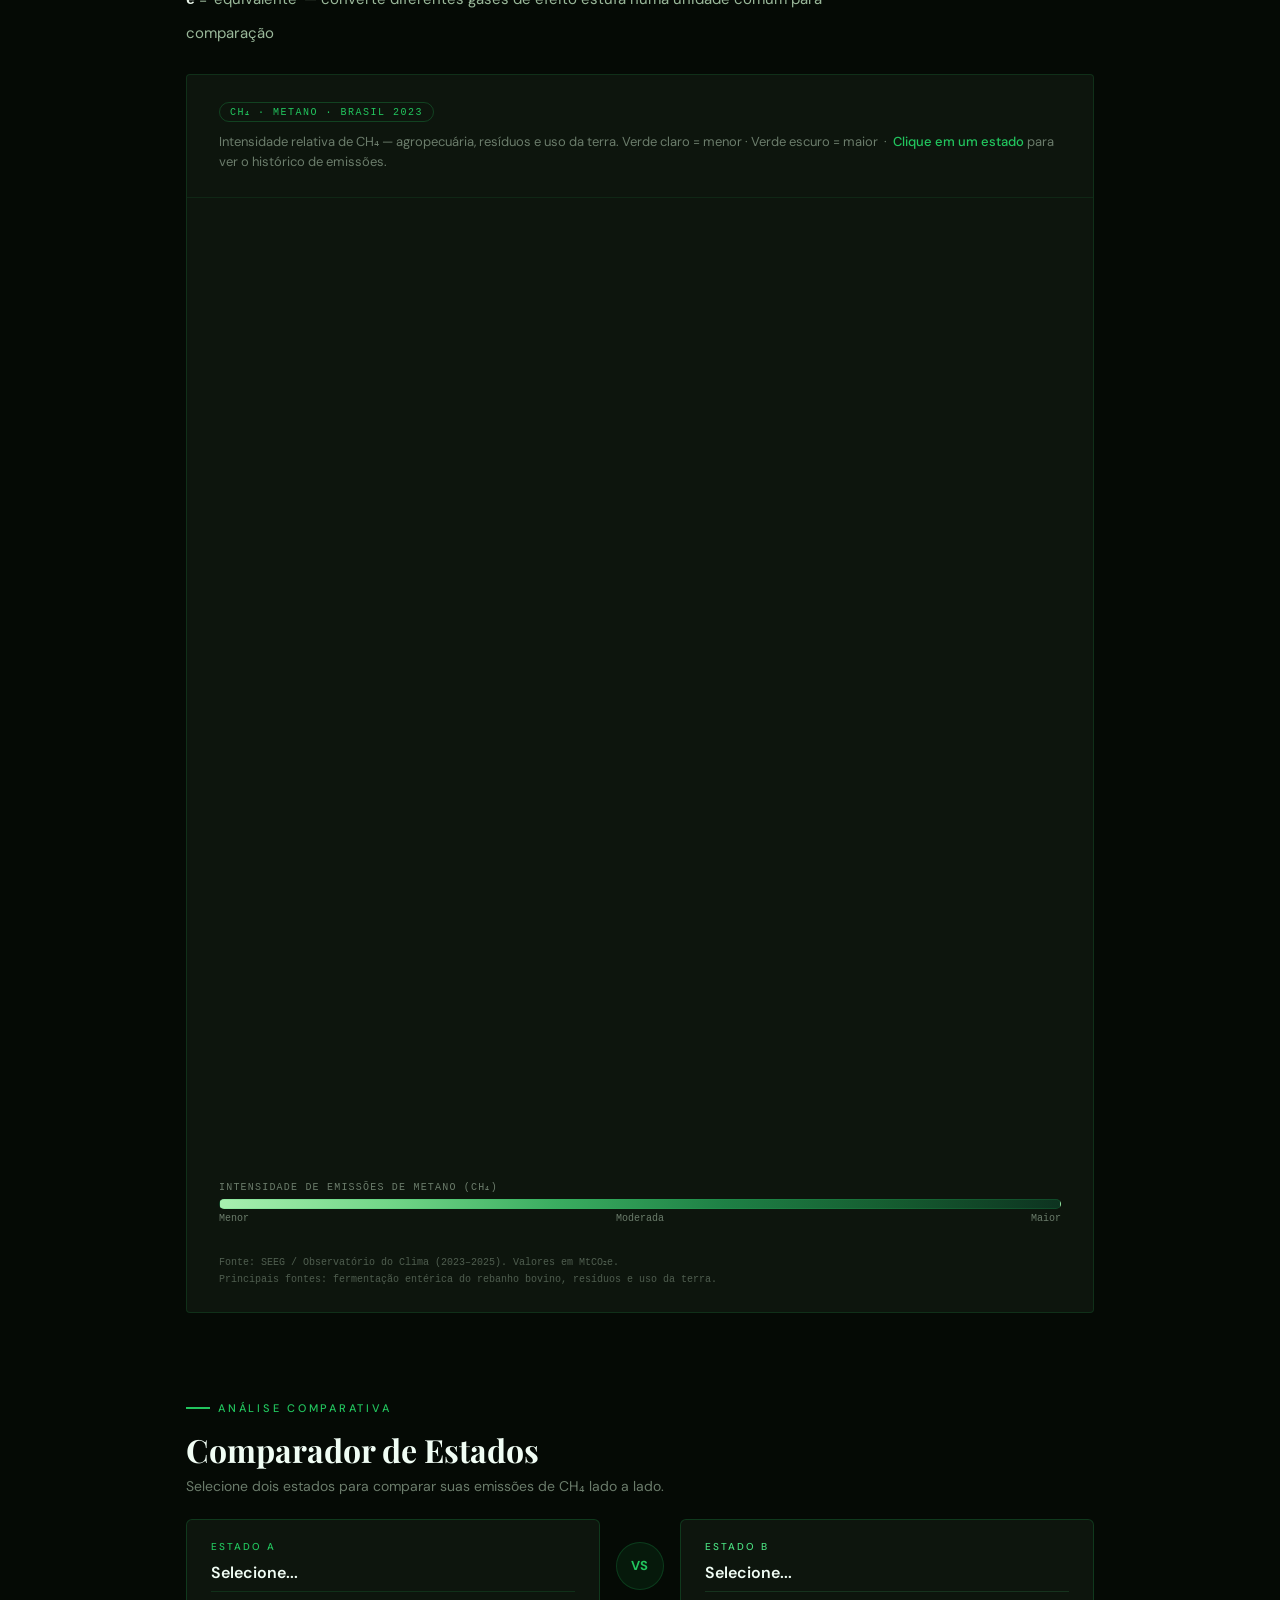
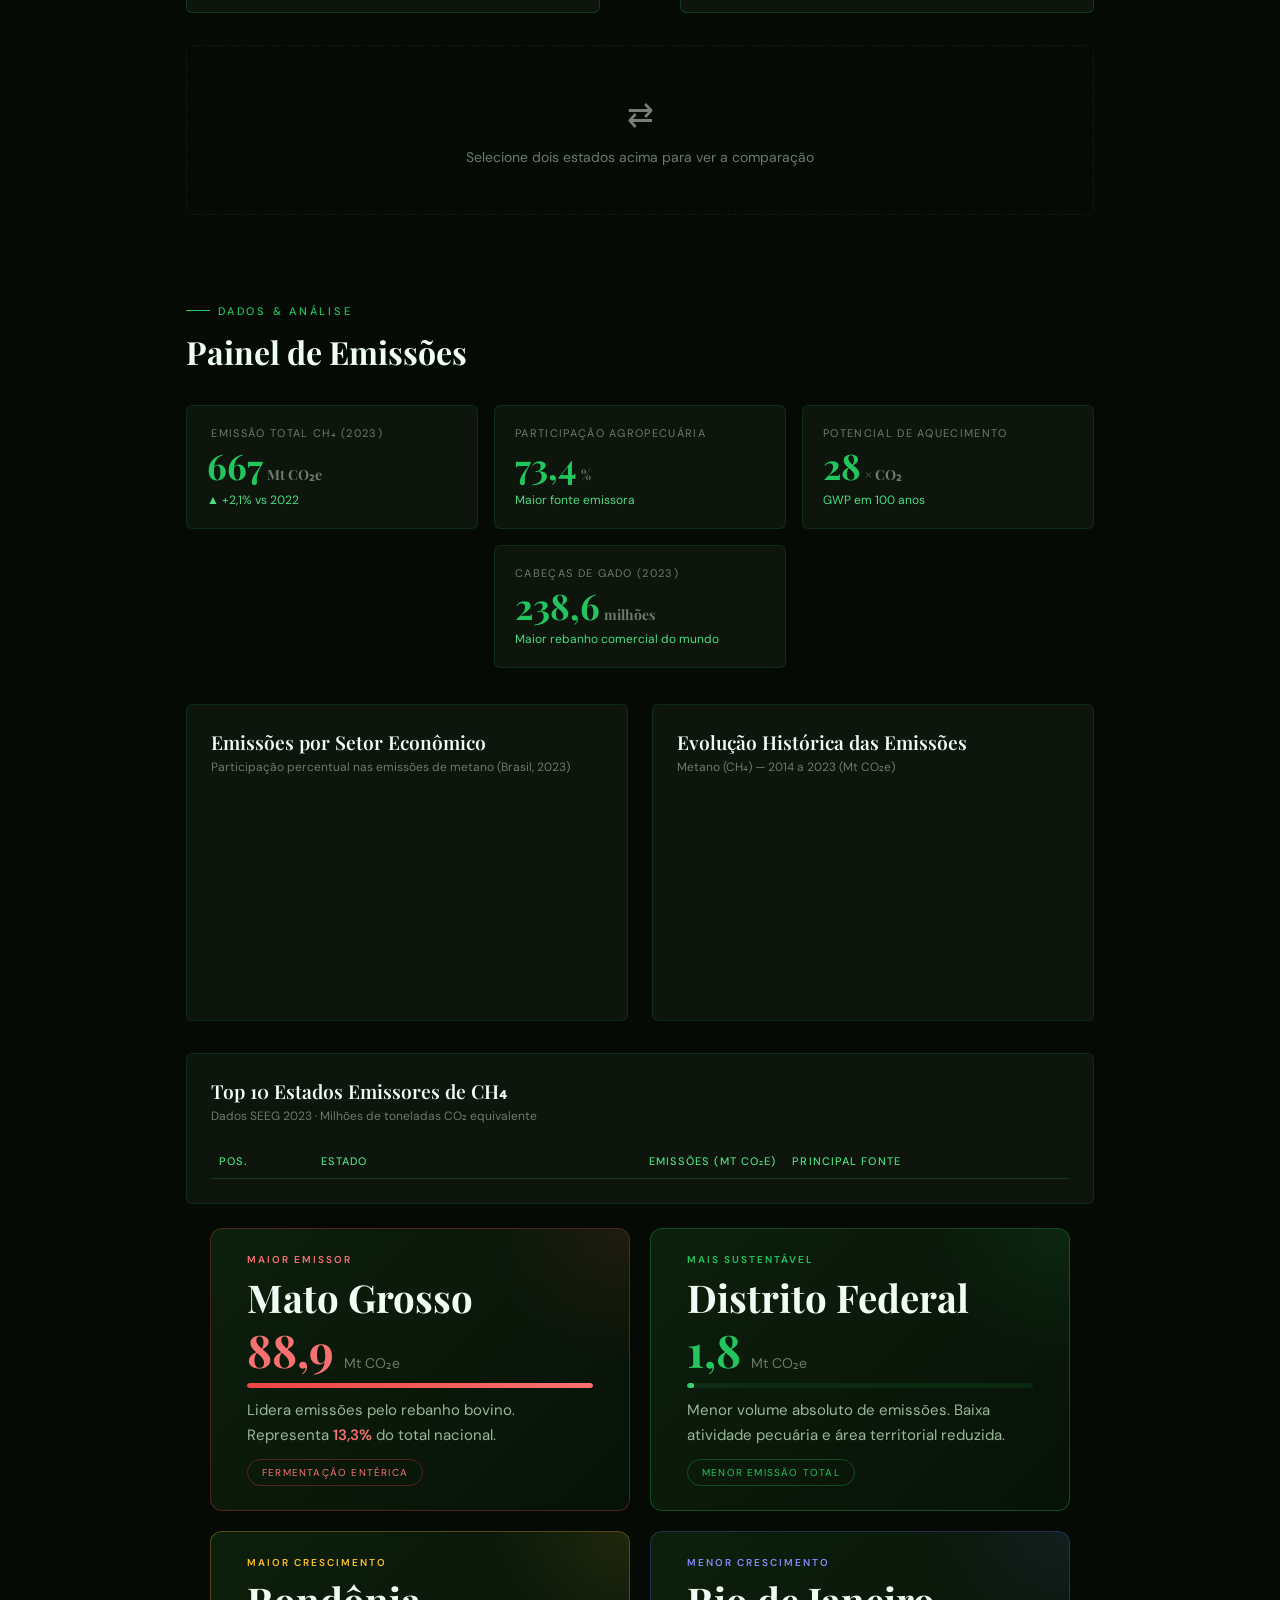
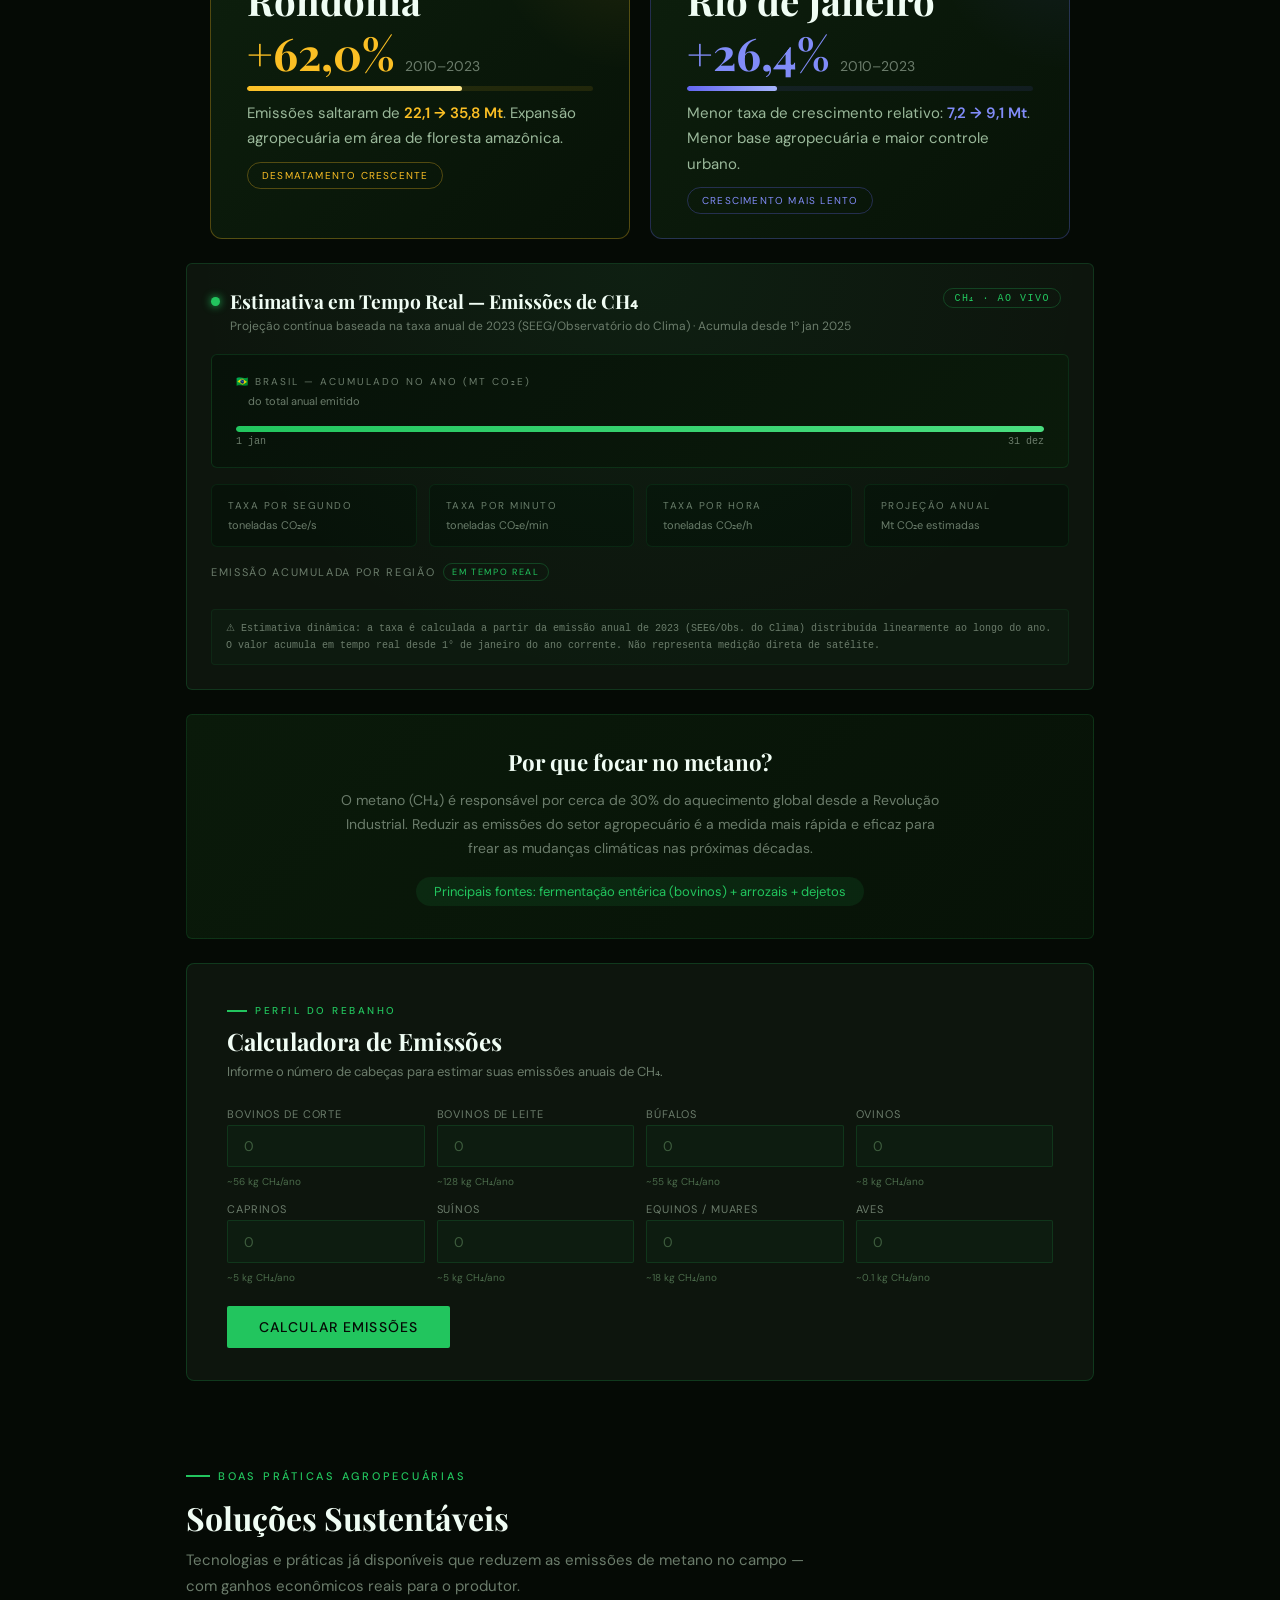
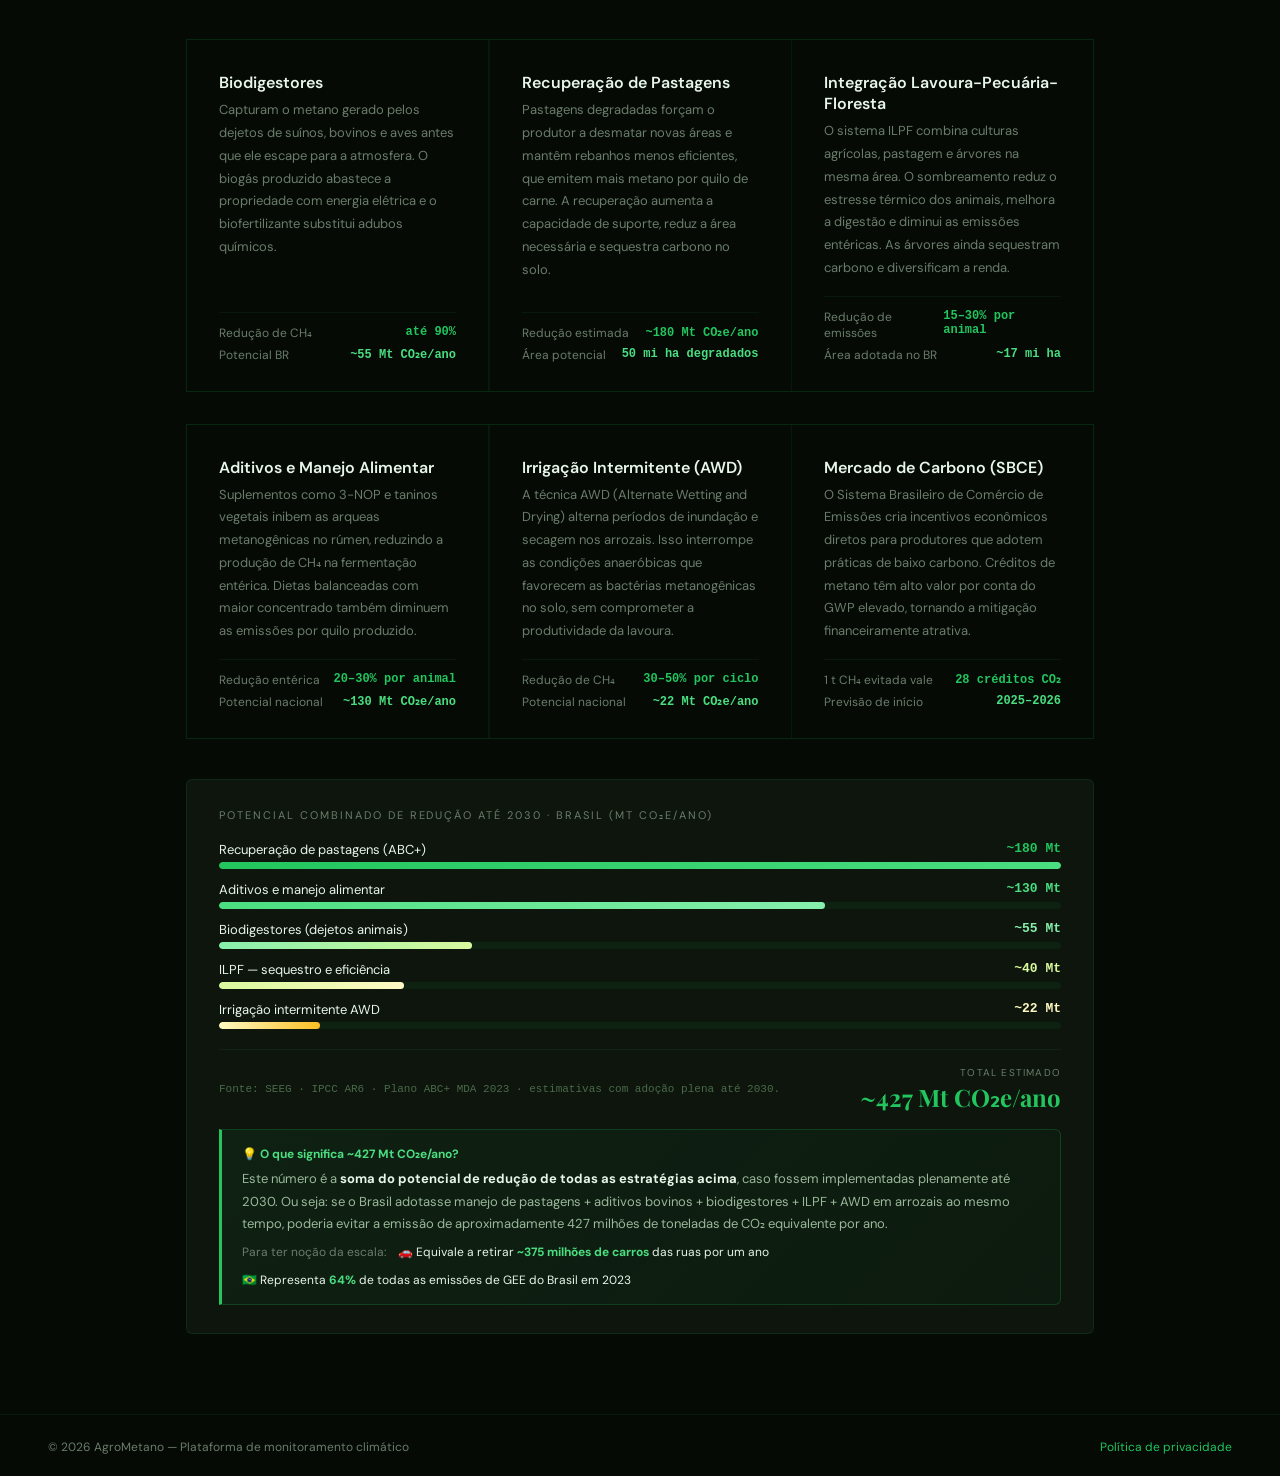
==== commit dfcf2b8b: "Update index.html" ====
--- a/Código Fonte/index.html
+++ b/Código Fonte/index.html
@@ -30,7 +30,7 @@
       <!-- Alerta contextual logo abaixo do título -->
       <div class="hero-alert">
         <span class="hero-alert-icon">⚠</span>
-        <span>O Brasil é o <strong>4º maior emissor de metano do mundo</strong>. Mais de <strong>73% das emissões</strong> vêm do agronegócio — e você pode monitorar tudo aqui, por estado, por setor e ao longo dos anos.</span>
+        <span>O Brasil é o <strong>5º maior emissor de metano do mundo</strong>. Mais de <strong>73% das emissões</strong> vêm do agronegócio — e você pode monitorar tudo aqui, por estado, por setor e ao longo dos anos.</span>
       </div>
       <p class="hero-desc">Plataforma de monitoramento e análise dos impactos das emissões de CH₄ da pecuária e agricultura brasileira. Explore dados interativos, compare estados e entenda as estratégias de mitigação disponíveis.</p>
       <div class="hero-actions">
